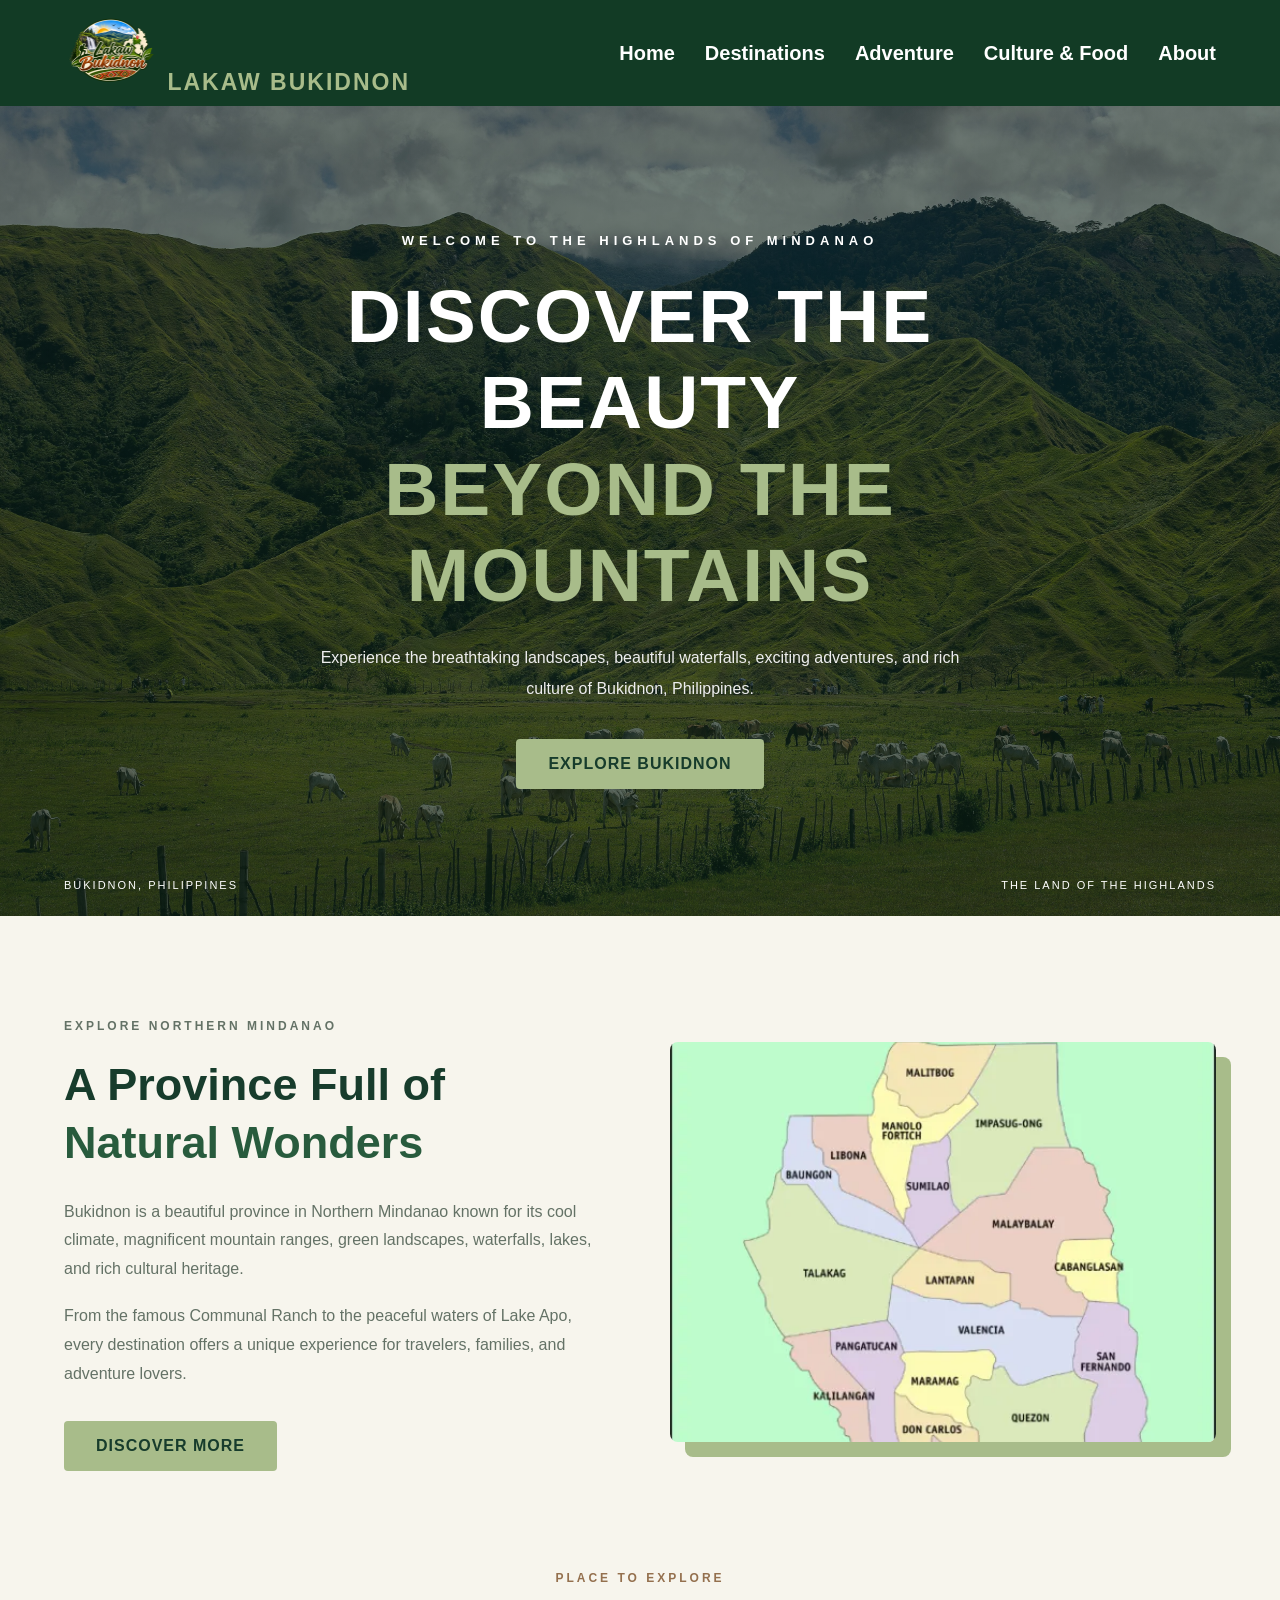
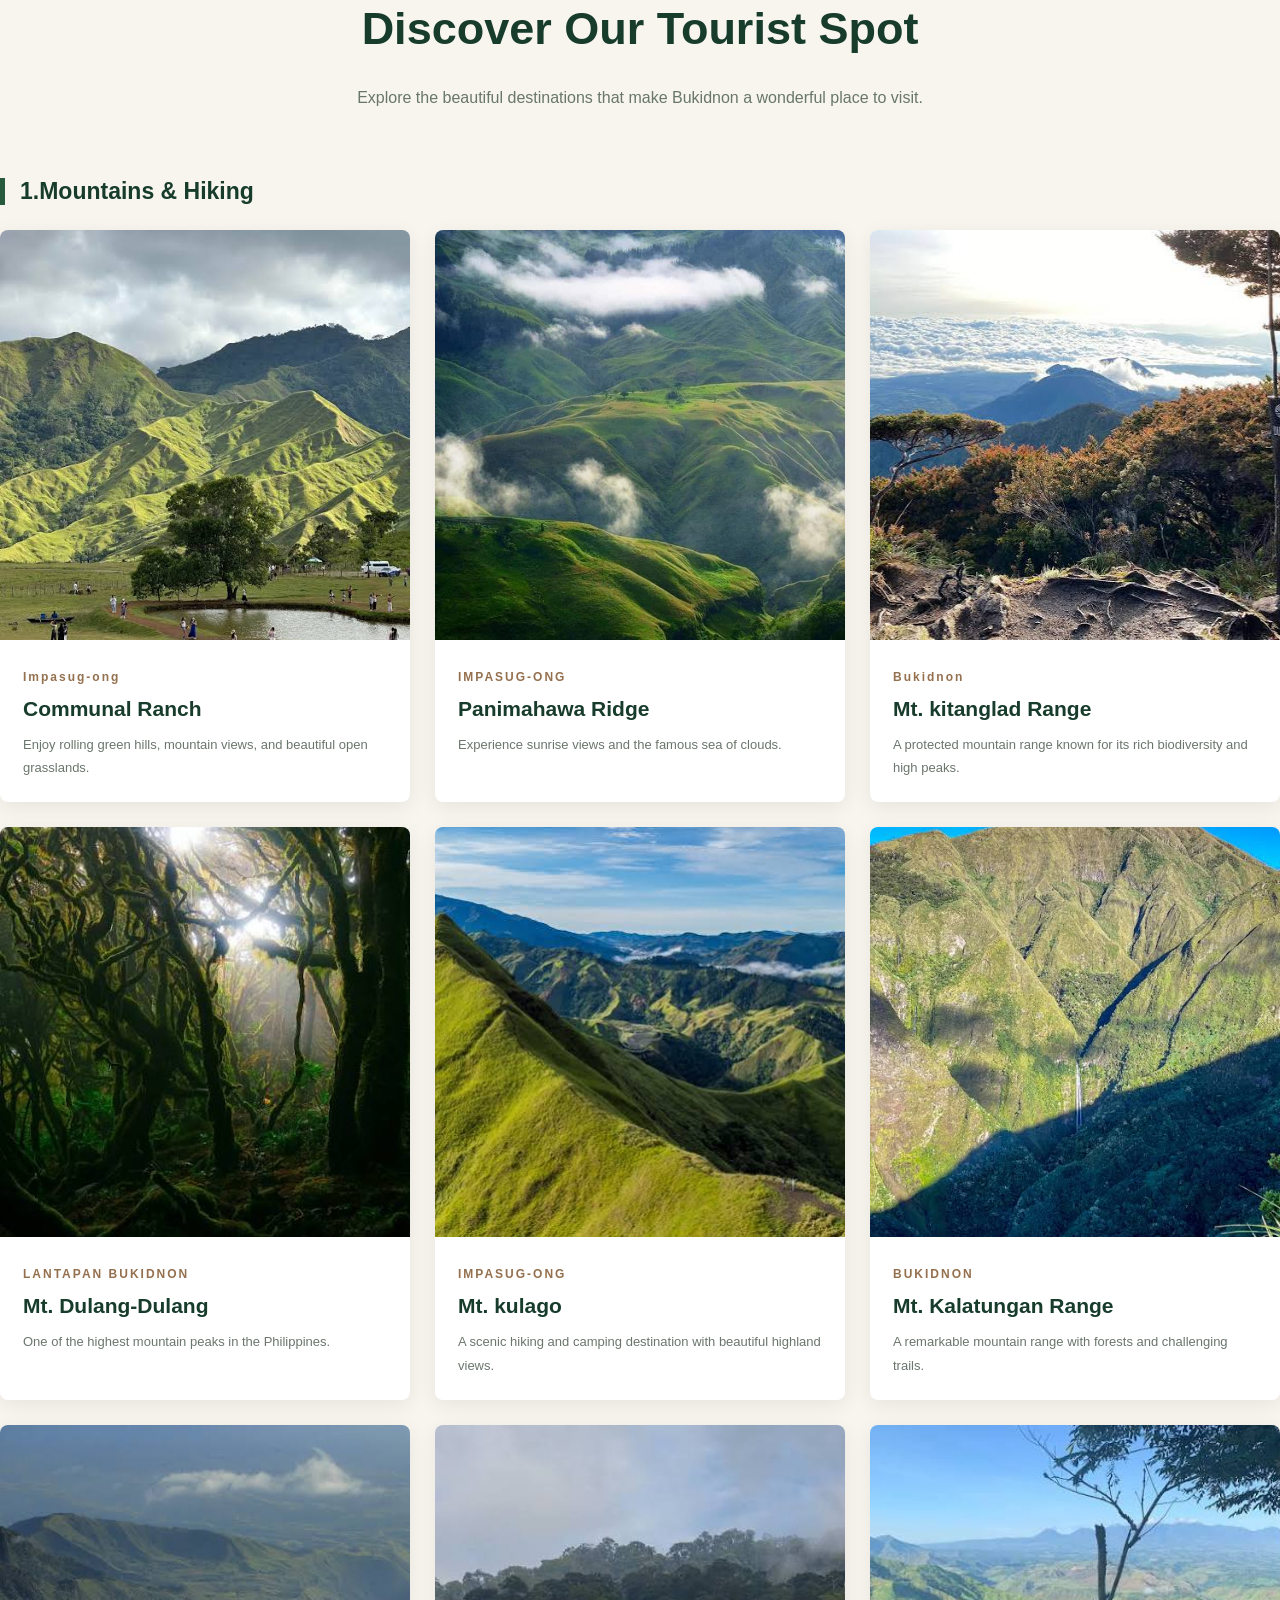
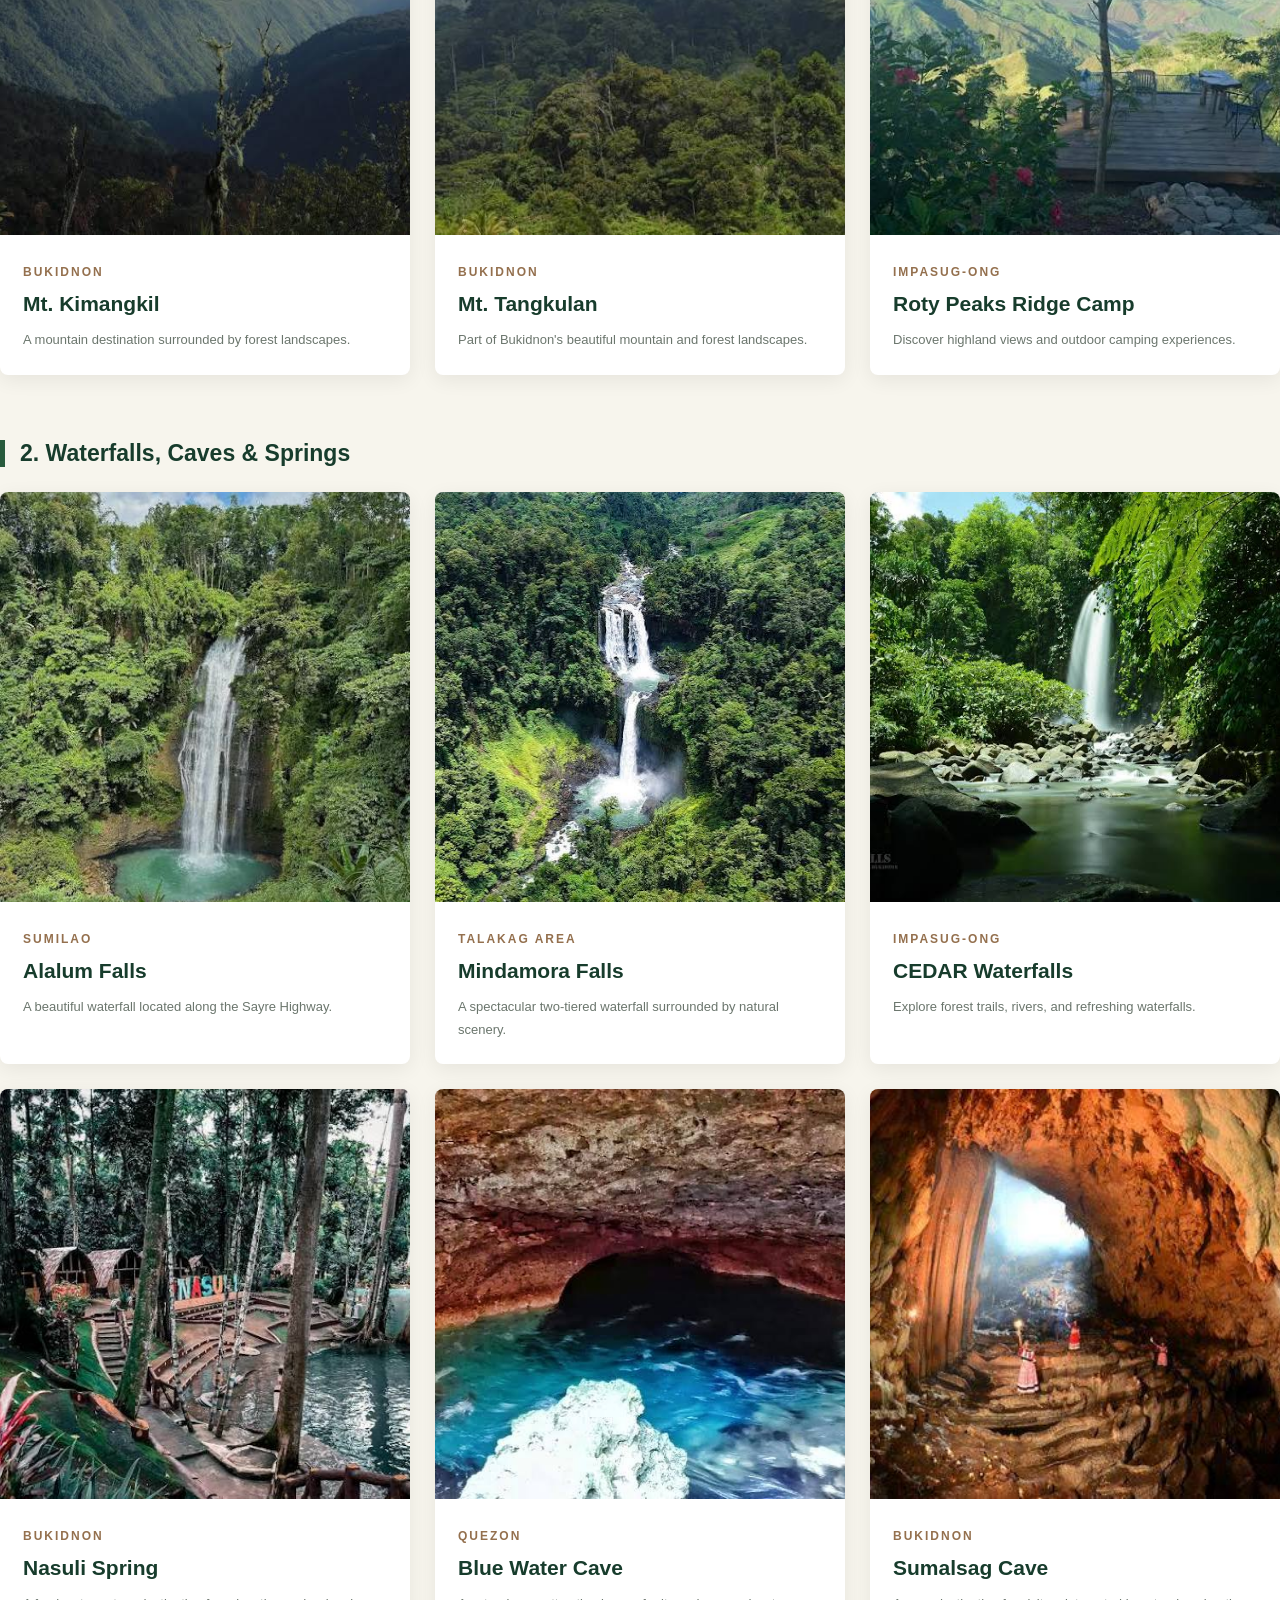
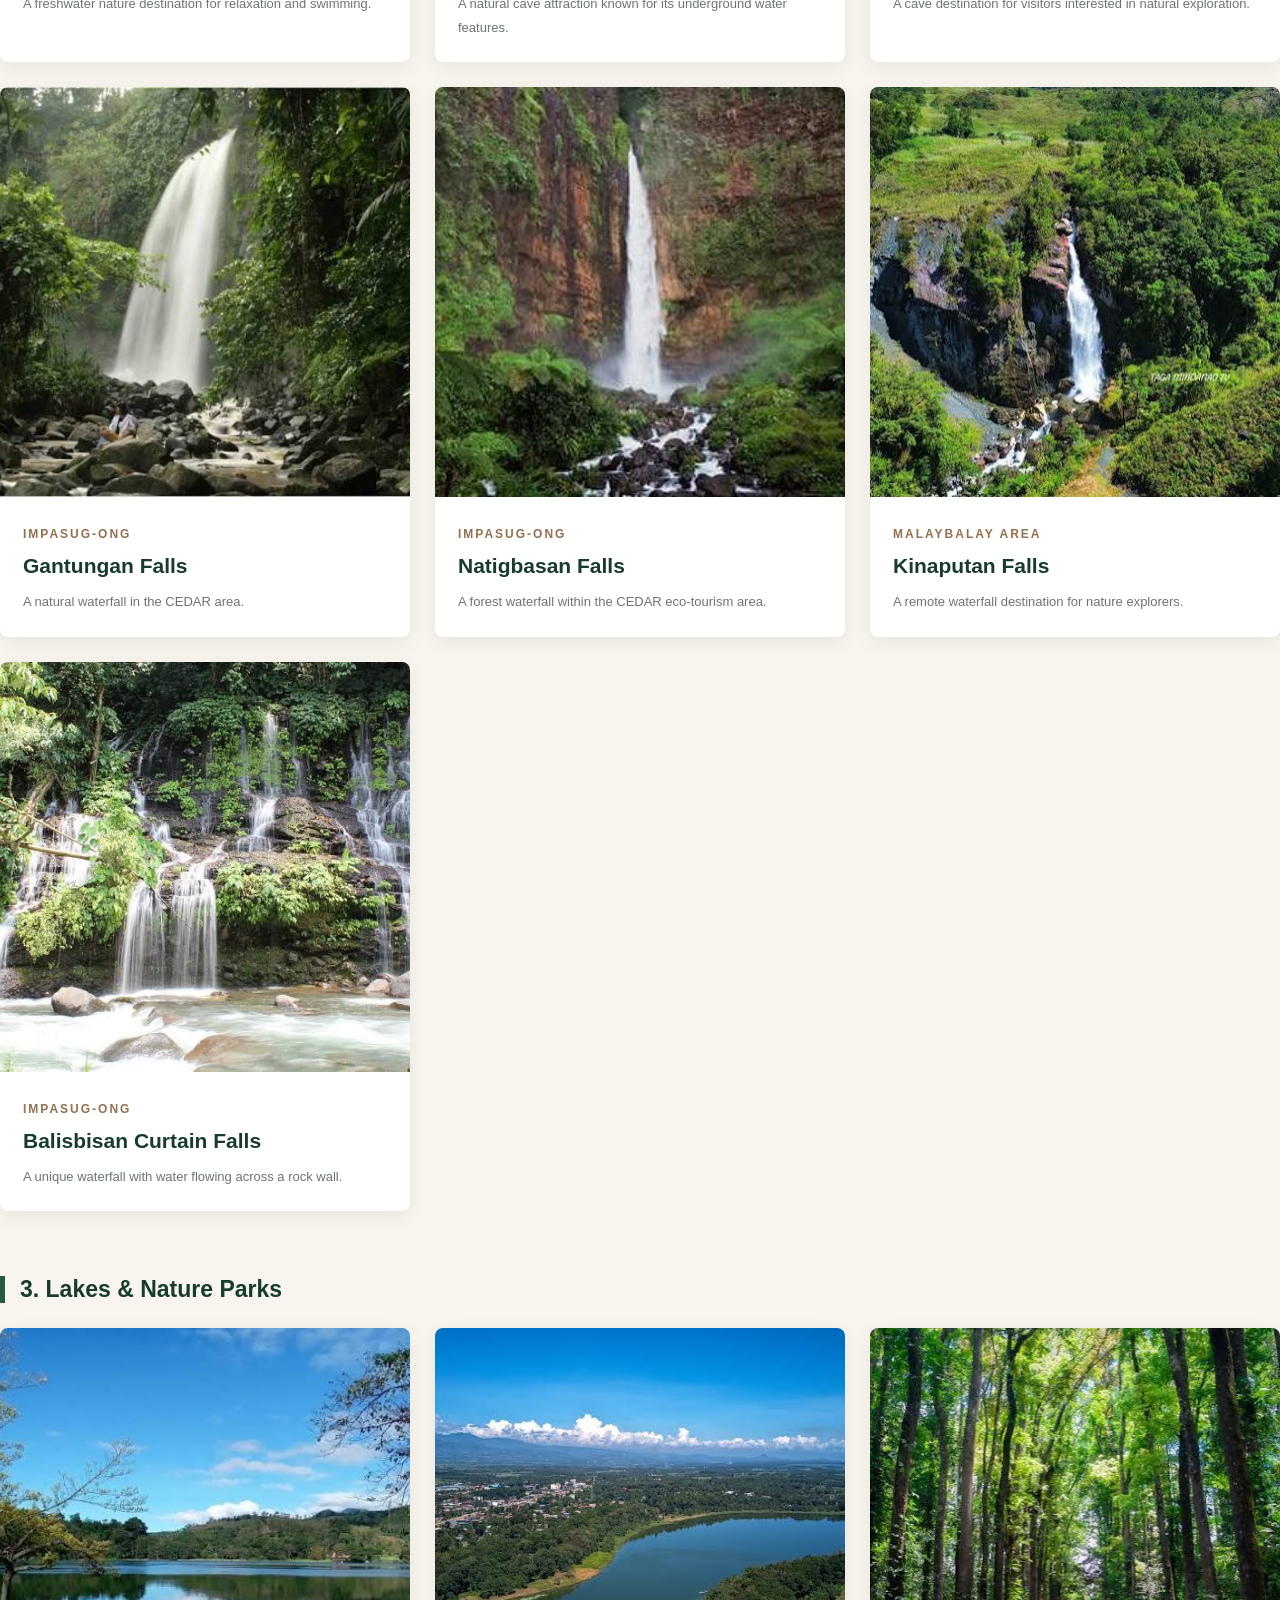
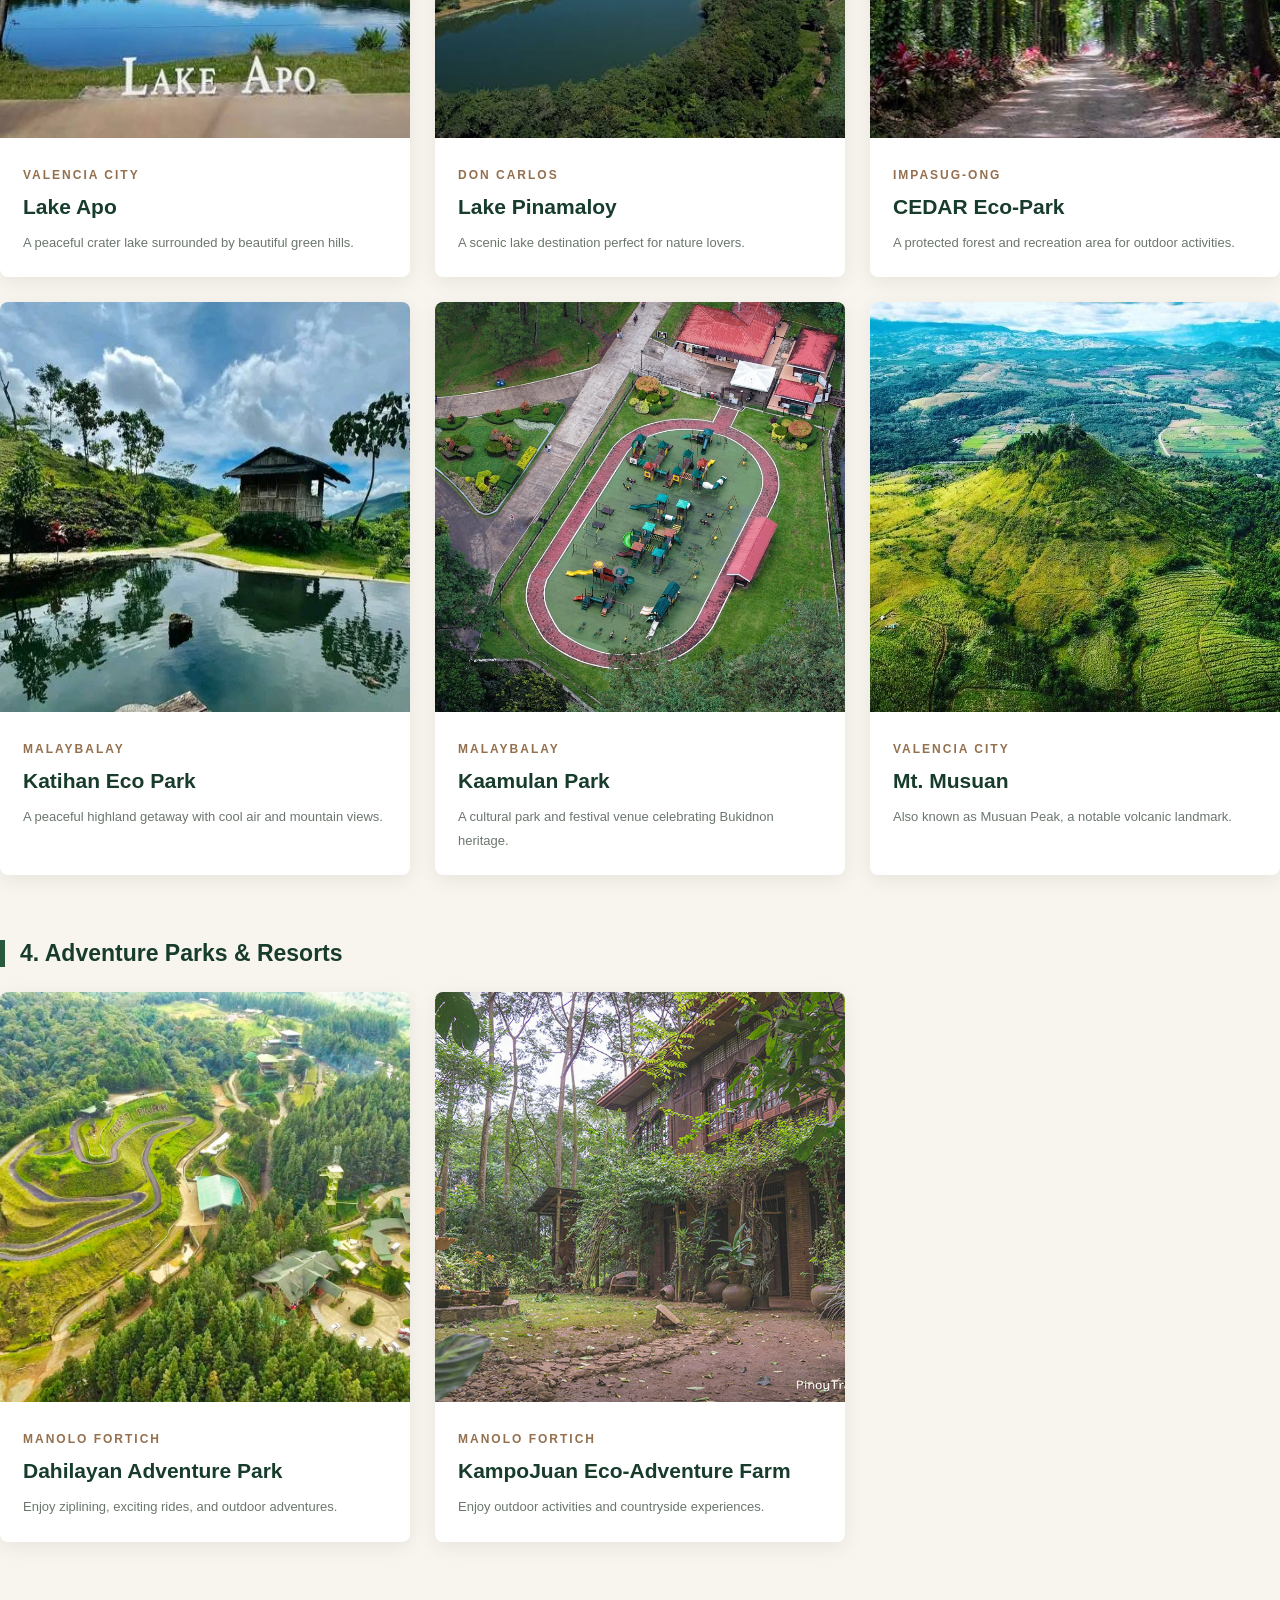
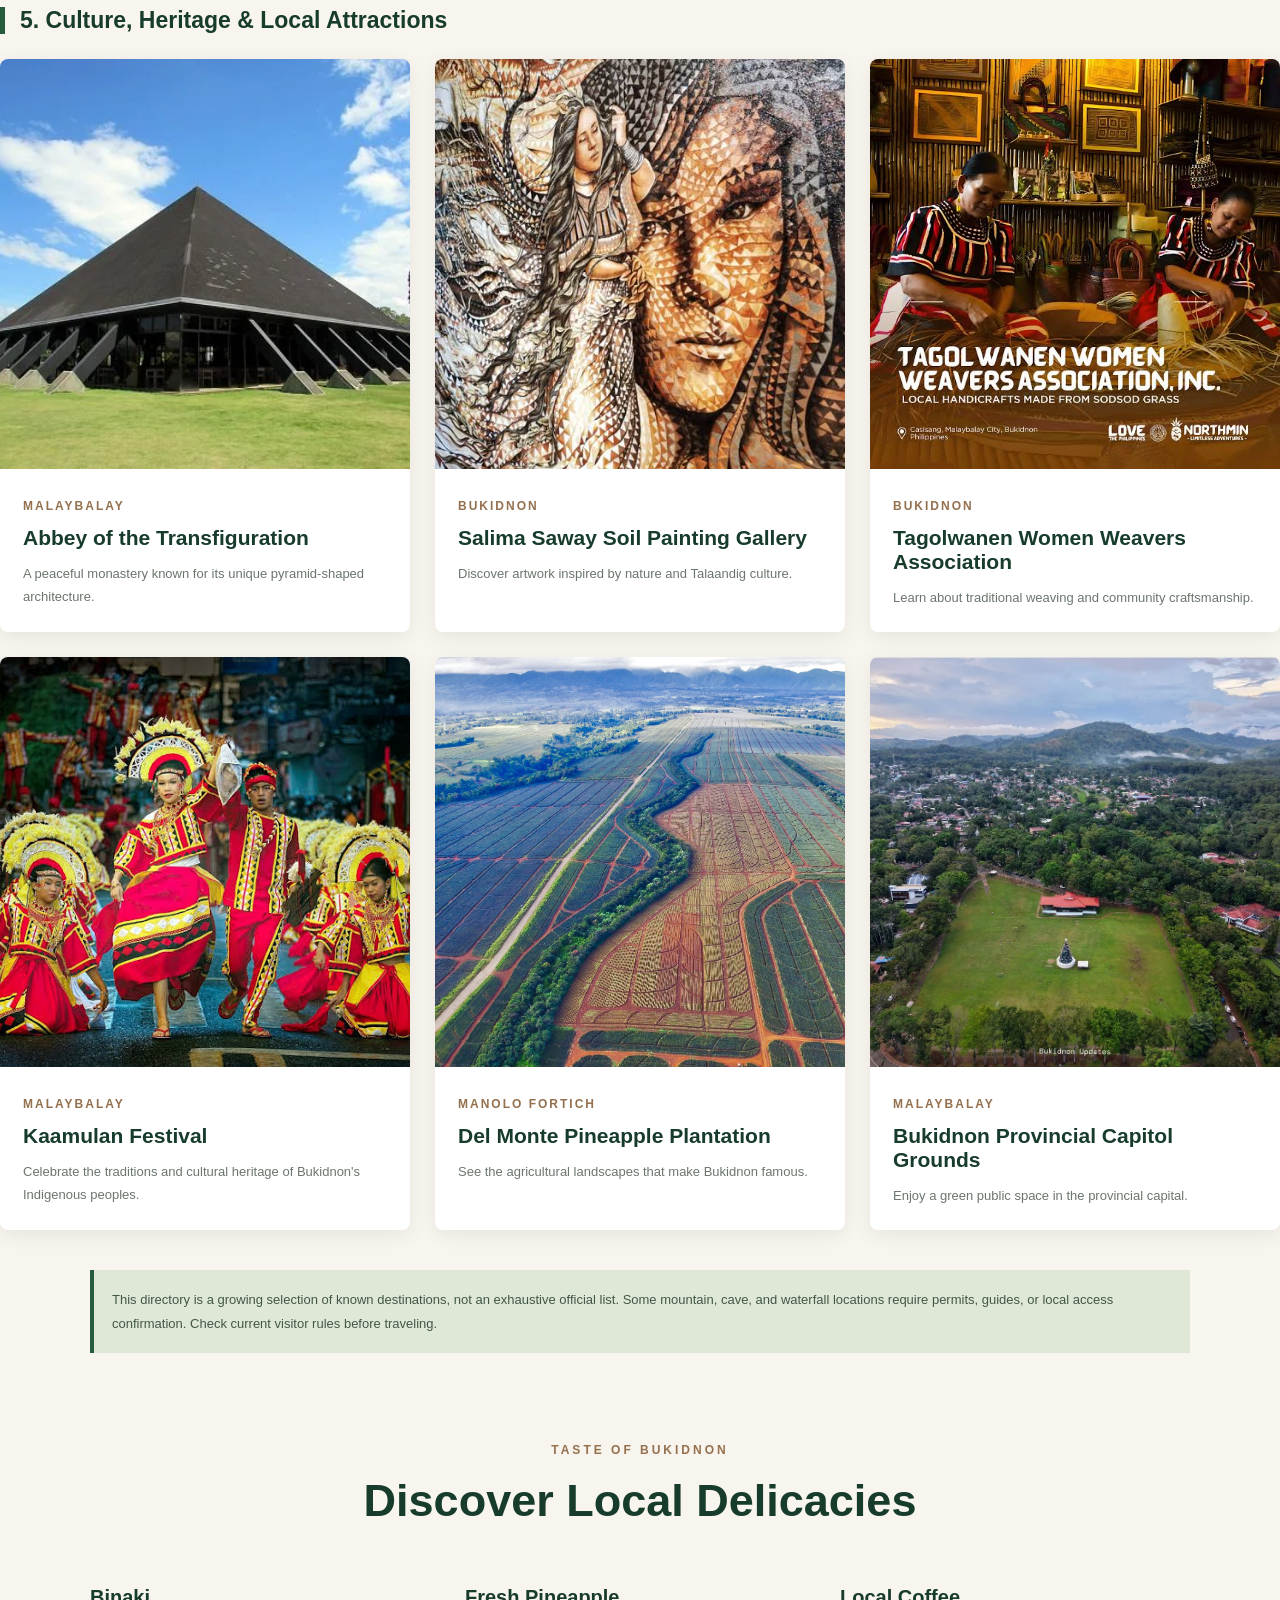
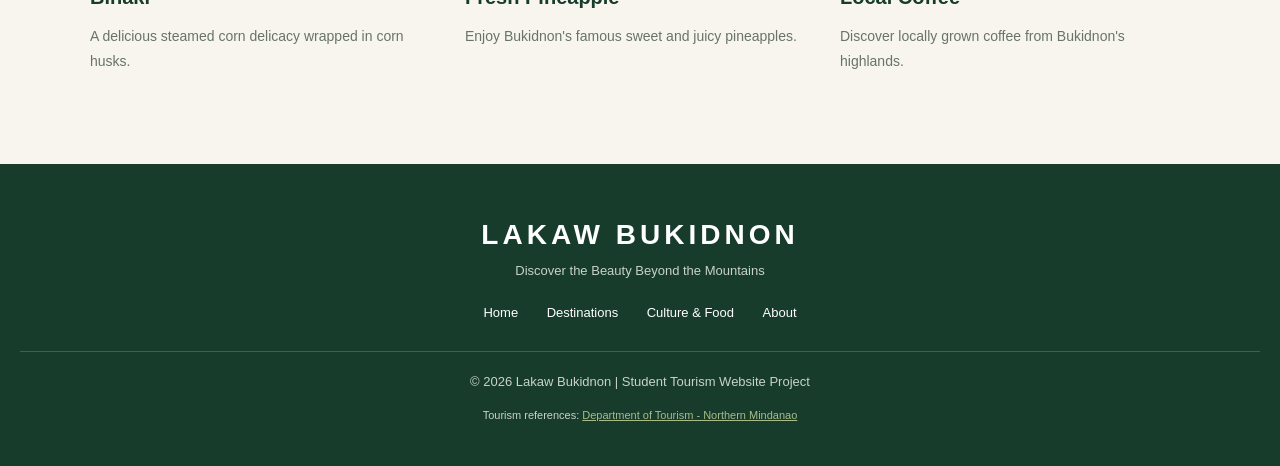
==== index.html @ 75ce8e47 "new update" ====
<!doctype html>
<html lang="en">
  <head>
    <meta charset="UTF-8" />
    <meta name="viewport" content="width=device-width, initial-scale=1.0" />
    <title>LAKAW BUKIDNON | Explore Bukidnon</title>
    <link rel="stylesheet" href="css/style.css" />
  </head>

  <body>
    <header>
      <nav class="navbar">
        <a href="#home" class="logo">
          <img src="images/logo.png" alt="logo" />
          <span>LAKAW BUKIDNON</span>
        </a>

        <ul class="nav-links">
          <li><a href="#home">Home</a></li>
          <li><a href="#destinations">Destinations</a></li>
          <li><a href="#adventure">Adventure</a></li>
          <li><a href="#culture">Culture & Food</a></li>
          <li><a href="#about">About</a></li>
        </ul>
      </nav>
    </header>
    <section class="hero" id="home">
      <div class="hero-content">
        <p class="subtitle">WELCOME TO THE HIGHLANDS OF MINDANAO</p>

        <h1>
          DISCOVER THE BEAUTY
          <span>BEYOND THE MOUNTAINS</span>
        </h1>

        <p class="hero-description">
          Experience the breathtaking landscapes, beautiful waterfalls, exciting
          adventures, and rich culture of Bukidnon, Philippines.
        </p>

        <a href="#destinations" class="main-btn"> EXPLORE BUKIDNON </a>
      </div>

      <div class="hero-bottom">
        <span>BUKIDNON, PHILIPPINES</span>
        <span>THE LAND OF THE HIGHLANDS</span>
      </div>
    </section>

    <section class="introduction" id="about">
      <div class="intro-text">
        <p class="section-label">EXPLORE NORTHERN MINDANAO</p>

        <h2>
          A Province Full of
          <span>Natural Wonders</span>
        </h2>

        <p>
          Bukidnon is a beautiful province in Northern Mindanao known for its
          cool climate, magnificent mountain ranges, green landscapes,
          waterfalls, lakes, and rich cultural heritage.
        </p>

        <p>
          From the famous Communal Ranch to the peaceful waters of Lake Apo,
          every destination offers a unique experience for travelers, families,
          and adventure lovers.
        </p>

        <a href="#destinations" class="text-link"> DISCOVER MORE</a>
      </div>

      <div class="intro-image">
        <img
          src="images/map.webp"
          alt="Communal Ranch in Impasug-ong Bukidnon"
        />
      </div>
    </section>
    <section class="destination" id="destination">
      <div class="section-heading">
        <p class="section-label">PLACE TO EXPLORE</p>
        <h2>Discover Our Tourist Spot</h2>
        <p>
          Explore the beautiful destinations that make Bukidnon a wonderful
          place to visit.
        </p>
      </div>

      <h3 class="category-title">1.Mountains & Hiking</h3>
      <div class="destination-grid">
        <article class="destination-card">
          <img src="images/Communal_Ranch,_Impasugong.jpg" alt="Mountain" />
          <div class="card-content">
            <span>Impasug-ong</span>
            <h3>Communal Ranch</h3>
            <p>
              Enjoy rolling green hills, mountain views, and beautiful open
              grasslands.
            </p>
          </div>
        </article>
        <article class="destination-card">
          <img src="images/Panimahawa Ridge Bukidnon.jpeg" alt="Mountain" />
          <div class="card-content">
            <span>IMPASUG-ONG</span>
            <h3>Panimahawa Ridge</h3>
            <p>Experience sunrise views and the famous sea of clouds.</p>
          </div>
        </article>

        <article class="destination-card">
          <img src="images/mt. kitanglad.jpeg" alt="mountain" />
          <div class="card-content">
            <span>Bukidnon</span>
            <h3>Mt. kitanglad Range</h3>
            <p>
              A protected mountain range known for its rich biodiversity and
              high peaks.
            </p>
          </div>
        </article>

        <article class="destination-card">
          <img src="images/mt. dulang-dulang.jpeg" alt="trees" />

          <div class="card-content">
            <span>LANTAPAN BUKIDNON</span>
            <h3>Mt. Dulang-Dulang</h3>
            <p>One of the highest mountain peaks in the Philippines.</p>
          </div>
        </article>

        <article class="destination-card">
          <img src="images/mt. kulago.jpeg" alt="mountain" />

          <div class="card-content">
            <span>IMPASUG-ONG</span>
            <h3>Mt. kulago</h3>
            <p>
              A scenic hiking and camping destination with beautiful highland
              views.
            </p>
          </div>
        </article>

        <article class="destination-card">
          <img src="images/Mt. kalatungan.jpeg" alt="Mountain" />
          <div class="card-content">
            <span>BUKIDNON</span>
            <h3>Mt. Kalatungan Range</h3>
            <p>
              A remarkable mountain range with forests and challenging trails.
            </p>
          </div>
        </article>

        <article class="destination-card">
          <img src="images/mt. kimangkil.jpeg" alt="Forest" />
          <div class="card-content">
            <span>BUKIDNON</span>
            <h3>Mt. Kimangkil</h3>
            <p>A mountain destination surrounded by forest landscapes.</p>
          </div>
        </article>

        <article class="destination-card">
          <img src="images/mt.tangkulan.jpeg" alt="Forest mountain" />
          <div class="card-content">
            <span>BUKIDNON</span>
            <h3>Mt. Tangkulan</h3>
            <p>Part of Bukidnon's beautiful mountain and forest landscapes.</p>
          </div>
        </article>

        <article class="destination-card">
          <img src="images/Roty Peaks Ridge Camp.jpeg" alt="Green hills" />
          <div class="card-content">
            <span>IMPASUG-ONG</span>
            <h3>Roty Peaks Ridge Camp</h3>
            <p>Discover highland views and outdoor camping experiences.</p>
          </div>
        </article>
      </div>

      <h3 class="category-title">2. Waterfalls, Caves & Springs</h3>

      <div class="destination-grid">
        <article class="destination-card">
          <img src="images/alalum falls.jpeg" alt="Waterfall" />
          <div class="card-content">
            <span>SUMILAO</span>
            <h3>Alalum Falls</h3>
            <p>A beautiful waterfall located along the Sayre Highway.</p>
          </div>
        </article>

        <article class="destination-card">
          <img src="images/Mindamora Falls.jpeg" alt="Waterfall" />
          <div class="card-content">
            <span>TALAKAG AREA</span>
            <h3>Mindamora Falls</h3>
            <p>
              A spectacular two-tiered waterfall surrounded by natural scenery.
            </p>
          </div>
        </article>

        <article class="destination-card">
          <img src="images/CEDAR.jpeg" alt="Waterfall" />
          <div class="card-content">
            <span>IMPASUG-ONG</span>
            <h3>CEDAR Waterfalls</h3>
            <p>Explore forest trails, rivers, and refreshing waterfalls.</p>
          </div>
        </article>

        <article class="destination-card">
          <img src="images/Nasuli Spring.jpeg" alt="Spring" />
          <div class="card-content">
            <span>BUKIDNON</span>
            <h3>Nasuli Spring</h3>
            <p>A freshwater nature destination for relaxation and swimming.</p>
          </div>
        </article>

        <article class="destination-card">
          <img src="images/Blue Water Cave.jpeg" alt="Water" />
          <div class="card-content">
            <span>QUEZON</span>
            <h3>Blue Water Cave</h3>
            <p>
              A natural cave attraction known for its underground water
              features.
            </p>
          </div>
        </article>

        <article class="destination-card">
          <img src="images/Sumalsag Cave.jpeg" alt="Nature" />
          <div class="card-content">
            <span>BUKIDNON</span>
            <h3>Sumalsag Cave</h3>
            <p>
              A cave destination for visitors interested in natural exploration.
            </p>
          </div>
        </article>

        <article class="destination-card">
          <img src="images/Gantungan Falls.jpeg" alt="Waterfall" />
          <div class="card-content">
            <span>IMPASUG-ONG</span>
            <h3>Gantungan Falls</h3>
            <p>A natural waterfall in the CEDAR area.</p>
          </div>
        </article>

        <article class="destination-card">
          <img src="images/Natigbasan Falls.jpeg" alt="Waterfall" />
          <div class="card-content">
            <span>IMPASUG-ONG</span>
            <h3>Natigbasan Falls</h3>
            <p>A forest waterfall within the CEDAR eco-tourism area.</p>
          </div>
        </article>

        <article class="destination-card">
          <img src="images/Kinaputan Falls.jpeg" alt="Waterfall" />
          <div class="card-content">
            <span>MALAYBALAY AREA</span>
            <h3>Kinaputan Falls</h3>
            <p>A remote waterfall destination for nature explorers.</p>
          </div>
        </article>

        <article class="destination-card">
          <img src="images/Balisbisan Curtain Falls.jpeg" alt="Waterfall" />
          <div class="card-content">
            <span>IMPASUG-ONG</span>
            <h3>Balisbisan Curtain Falls</h3>
            <p>A unique waterfall with water flowing across a rock wall.</p>
          </div>
        </article>
      </div>

      <h3 class="category-title">3. Lakes & Nature Parks</h3>

      <div class="destination-grid">
        <article class="destination-card">
          <img src="images/lake apo.jpeg" alt="Lake" />
          <div class="card-content">
            <span>VALENCIA CITY</span>
            <h3>Lake Apo</h3>
            <p>A peaceful crater lake surrounded by beautiful green hills.</p>
          </div>
        </article>

        <article class="destination-card">
          <img src="images/Lake Pinamaloy.jpeg" alt="Lake" />
          <div class="card-content">
            <span>DON CARLOS</span>
            <h3>Lake Pinamaloy</h3>
            <p>A scenic lake destination perfect for nature lovers.</p>
          </div>
        </article>

        <article class="destination-card">
          <img src="images/CEDAR Eco-Park.jpeg" alt="Forest" />
          <div class="card-content">
            <span>IMPASUG-ONG</span>
            <h3>CEDAR Eco-Park</h3>
            <p>
              A protected forest and recreation area for outdoor activities.
            </p>
          </div>
        </article>

        <article class="destination-card">
          <img src="images/Katihan Eco Park.jpg" alt="Forest" />
          <div class="card-content">
            <span>MALAYBALAY</span>
            <h3>Katihan Eco Park</h3>
            <p>A peaceful highland getaway with cool air and mountain views.</p>
          </div>
        </article>

        <article class="destination-card">
          <img src="images/kaamulan park.jpg" alt="Nature" />
          <div class="card-content">
            <span>MALAYBALAY</span>
            <h3>Kaamulan Park</h3>
            <p>
              A cultural park and festival venue celebrating Bukidnon heritage.
            </p>
          </div>
        </article>

        <article class="destination-card">
          <img src="images/musuan pick.jpg" alt="Nature" />
          <div class="card-content">
            <span>VALENCIA CITY</span>
            <h3>Mt. Musuan</h3>
            <p>Also known as Musuan Peak, a notable volcanic landmark.</p>
          </div>
        </article>
      </div>

      <h3 class="category-title" id="adventure">
        4. Adventure Parks & Resorts
      </h3>

      <div class="destination-grid">
        <article class="destination-card">
          <img
            src="images/Dahilayan-Adventure-Park-Bukidnon.jpg"
            alt="Adventure park"
          />
          <div class="card-content">
            <span>MANOLO FORTICH</span>
            <h3>Dahilayan Adventure Park</h3>
            <p>Enjoy ziplining, exciting rides, and outdoor adventures.</p>
          </div>
        </article>

        <article class="destination-card">
          <img src="images/kampojuan-bukidnon-03.jpg" alt="Forest adventure" />
          <div class="card-content">
            <span>MANOLO FORTICH</span>
            <h3>KampoJuan Eco-Adventure Farm</h3>
            <p>Enjoy outdoor activities and countryside experiences.</p>
          </div>
        </article>
      </div>

      <h3 class="category-title" id="culture">
        5. Culture, Heritage & Local Attractions
      </h3>

      <div class="destination-grid">
        <article class="destination-card">
          <img src="images/Abbey of the Transfiguration.webp" alt="Monastery" />
          <div class="card-content">
            <span>MALAYBALAY</span>
            <h3>Abbey of the Transfiguration</h3>
            <p>
              A peaceful monastery known for its unique pyramid-shaped
              architecture.
            </p>
          </div>
        </article>

        <article class="destination-card">
          <img
            src="images/Salima Saway Soil Painting Gallery.jpeg"
            alt="Artwork"
          />
          <div class="card-content">
            <span>BUKIDNON</span>
            <h3>Salima Saway Soil Painting Gallery</h3>
            <p>Discover artwork inspired by nature and Talaandig culture.</p>
          </div>
        </article>

        <article class="destination-card">
          <img
            src="images/Tagolwanen Women Weavers Association.jpeg"
            alt="Weaving"
          />
          <div class="card-content">
            <span>BUKIDNON</span>
            <h3>Tagolwanen Women Weavers Association</h3>
            <p>Learn about traditional weaving and community craftsmanship.</p>
          </div>
        </article>

        <article class="destination-card">
          <img src="images/Kaamulan Festival.jpeg" alt="Festival" />
          <div class="card-content">
            <span>MALAYBALAY</span>
            <h3>Kaamulan Festival</h3>
            <p>
              Celebrate the traditions and cultural heritage of Bukidnon's
              Indigenous peoples.
            </p>
          </div>
        </article>

        <article class="destination-card">
          <img
            src="images/Del Monte Pineapple Plantation.jpg"
            alt="Pineapple farm"
          />
          <div class="card-content">
            <span>MANOLO FORTICH</span>
            <h3>Del Monte Pineapple Plantation</h3>
            <p>See the agricultural landscapes that make Bukidnon famous.</p>
          </div>
        </article>

        <article class="destination-card">
          <img src="images/capitol ground.jpg" alt="Scenic countryside" />
          <div class="card-content">
            <span>MALAYBALAY</span>
            <h3>Bukidnon Provincial Capitol Grounds</h3>
            <p>Enjoy a green public space in the provincial capital.</p>
          </div>
        </article>
      </div>

      <p class="destination-note">
        This directory is a growing selection of known destinations, not an
        exhaustive official list. Some mountain, cave, and waterfall locations
        require permits, guides, or local access confirmation. Check current
        visitor rules before traveling.
      </p>
    </section>

    <section class="food-section">
      <div class="section-heading">
        <p class="section-label">TASTE OF BUKIDNON</p>
        <h2>Discover Local Delicacies</h2>
      </div>

      <div class="food-container">
        <div class="food-box">
          <h3>Binaki</h3>
          <p>A delicious steamed corn delicacy wrapped in corn husks.</p>
        </div>

        <div class="food-box">
          <h3>Fresh Pineapple</h3>
          <p>Enjoy Bukidnon's famous sweet and juicy pineapples.</p>
        </div>

        <div class="food-box">
          <h3>Local Coffee</h3>
          <p>Discover locally grown coffee from Bukidnon's highlands.</p>
        </div>
      </div>
    </section>

    <footer>
      <h2>LAKAW BUKIDNON</h2>
      <p>Discover the Beauty Beyond the Mountains</p>

      <div class="footer-links">
        <a href="#home">Home</a>
        <a href="#destinations">Destinations</a>
        <a href="#culture">Culture & Food</a>
        <a href="#about">About</a>
      </div>

      <p class="copyright">
        © 2026 Lakaw Bukidnon | Student Tourism Website Project
      </p>

      <p class="sources">
        Tourism references:
        <a href="https://dotregion10.com/bukidnon/" target="_blank">
          Department of Tourism - Northern Mindanao
        </a>
      </p>
    </footer>
  </body>
</html>
---- css/style.css ----
* {
  margin: 0;
  padding: 0;
  box-sizing: border-box;
  scroll-behavior: smooth;
}

:root {
  --dark-green: #173c2c;
  --forest: #285b3d;
  --light-green: #a8bc8a;
  --cream: #f7f5ed;
  --brown: #94704e;
  --white: #ffffff;
}

body {
  font-family: Arial;
  background-color: #f7f5ed;
  color: #263c2d;
}

/**/

header {
  width: 100%;
  background: var(--dark-green);
  position: sticky;
  top: 0;
  z-index: 90;
}

.navbar {
  width: 90;
  margin: auto;
  display: flex;
  justify-content: space-between;
  align-items: center;
  padding: 10px 5%;
  background-color: #123b25;
  max-width: 1500px;
  min-height: 40px;
}

.logo img {
  width: 95px;
  height: 80px;
  object-fit: contain;
}

.nav-links {
  display: flex;
  list-style: none;
  gap: 30px;
}

.nav-links a {
  color: white;
  text-decoration: none;
  font-weight: bold;
  font-size: 20px;
  transition: 0.3s;
}

.nav-links a:hover {
  color: #f4c542;
}

.logo {
  color: white;
  font-size: 23px;
  font-weight: bold;
  text-decoration: none;
  letter-spacing: 2px;
}

.logo span {
  color: var(--light-green);
}

/**/

.hero {
  min-height: 650px;
  height: 90vh;

  background:
    linear-gradient(rgba(10, 35, 24, 0.55), rgba(10, 35, 24, 0.68)),
    url(../images/background\ image.jpg);

  background-size: cover;
  background-position: center;
  background-repeat: no-repeat;

  display: flex;
  align-items: center;
  justify-content: center;
  position: relative;
  text-align: center;
  color: white;
}

.hero-content {
  width: 90%;
  max-width: 900px;
}

.subtitle {
  color: var(--white);
  font-size: 13px;
  font-weight: bold;
  letter-spacing: 5px;
  margin-bottom: 25px;
}

.hero h1 {
  font-size: clamp(30px, 6vw, 75px);
  line-height: 1.15;
  letter-spacing: 2px;
  margin-bottom: 25px;
}

.hero h1 span {
  display: block;
  color: var(--light-green);
}

.hero-description {
  font-size: 16px;
  max-width: 650px;
  line-height: 1.9;
  margin: 0 auto 35px;
  color: #eeeeee;
}

.main-btn {
  display: inline-block;
  background: var(--light-green);
  color: var(--dark-green);
  padding: 16px 32px;
  font-weight: bold;
  text-decoration: none;
  letter-spacing: 1px;
  border-radius: 4px;
  transition: 0.3s;
}

.main-btn:hover {
  background: white;
}

.hero-bottom {
  position: absolute;
  bottom: 25px;
  left: 5%;
  right: 5%;

  display: flex;
  justify-content: space-between;

  font-size: 11px;
  letter-spacing: 2px;
  color: white;
}

/**/

.introduction {
  width: 90%;
  max-width: 1200px;
  margin: auto;
  padding: 100px 0;

  display: grid;
  grid-template-columns: 1fr 1fr;
  gap: 60px;
  align-items: center;
}

.section-label {
  color: var(--brown);
  font-size: 12px;
  font-weight: bold;
  letter-spacing: 3px;
  margin-bottom: 15px;
}

.intro-text h2,
.section-heading h2 {
  font-size: clamp(30px, 4vw, 45px);
  line-height: 1.3;
  margin-bottom: 25px;
  color: var(--dark-green);
}

.intro-text h2 span {
  color: var(--forest);
}

.intro-text p {
  color: #647266;
  line-height: 1.8;
  margin-bottom: 18px;
}

.intro-image img {
  width: 100%;
  height: 400px;
  object-fit: cover;
  border-radius: 8px;
  box-shadow: 15px 15px 0 var(--light-green);
}

.text-link {
  display: inline-block;
  color: var(--dark-green);
  background-color: var(--light-green);
  padding: 16px 32px;
  border-radius: 4px;
  font-weight: bold;
  text-decoration: none;
  margin-top: 15px;
  letter-spacing: 1px;
}

/**/

.destinations {
  padding: 90px 5%;
  background: #eeeee4;
}

.section-heading {
  text-align: center;
  max-width: 700px;
  margin: 0 auto 55px;
}

.section-heading > p:last-child {
  color: #69766a;
  line-height: 1.8;
}

.category-title {
  max-width: 1300px;
  margin: 65px auto 25px;
  padding-left: 15px;
  border-left: 5px solid var(--forest);

  color: var(--dark-green);
  font-size: 23px;
}

.destination-grid {
  max-width: 1300px;
  margin: auto;

  display: grid;
  grid-template-columns: repeat(3, 1fr);
  gap: 25px;
}

/**/

.destination-card {
  background: white;
  border-radius: 8px;
  overflow: hidden;

  box-shadow: 0 5px 20px rgba(0, 0, 0, 0.07);
  transition: 0.3s;
}

.destination-card:hover {
  transform: translateY(-8px);
  box-shadow: 0 12px 30px rgba(0, 0, 0, 0.13);
}

.destination-card img {
  width: 100%;
  aspect-ratio: 1 / 1;
  object-fit: cover;
  transition: 0.4s;
}

.destination-card:hover img {
  transform: scale(1.04);
}

.card-content {
  padding: 23px;
}

.card-content span {
  color: var(--brown);
  font-size: 12px;
  font-weight: bold;
  letter-spacing: 2px;
}

.card-content h3 {
  color: var(--dark-green);
  font-size: 21px;
  margin: 12px 0;
}

.card-content p {
  color: #6b766d;
  font-size: 13px;
  line-height: 1.8;
}

.destination-note {
  max-width: 1100px;
  margin: 40px auto 0;
  padding: 18px;
  background: #dfe8d7;
  border-left: 4px solid var(--forest);
  color: #435747;
  font-size: 13px;
  line-height: 1.8;
}

/**/

.food-section {
  padding: 90px 5%;
  background: var(--cream);
}

.food-container {
  max-width: 1100px;
  margin: auto;

  display: grid;
  grid-template-columns: repeat(3, 1fr);
  gap: 25px;
}

.food-box:hover {
  transform: translateY(-6px);
}

.food-box h3 {
  color: var(--dark-green);
  margin-bottom: 15px;
  font-size: 20px;
}

.food-box p {
  color: #687469;
  font-size: 14px;
  line-height: 1.8;
}

/**/

footer {
  background: var(--dark-green);
  color: white;
  text-align: center;
  padding: 55px 20px 25px;
}

footer h2 {
  font-size: 28px;
  letter-spacing: 4px;
  margin-bottom: 12px;
}

footer > p {
  color: #c7d3c8;
  font-size: 13px;
  margin-bottom: 20px;
}

.footer-links {
  margin: 25px 0;
}

.footer-links a {
  color: white;
  text-decoration: none;
  font-size: 13px;
  margin: 0 12px;
}

.footer-links a:hover {
  color: var(--light-green);
}

footer .copyright {
  border-top: 1px solid #42614d;
  padding-top: 22px;
  margin-top: 30px;
}

footer .sources {
  font-size: 11px;
}

footer .sources a {
  color: var(--light-green);
}
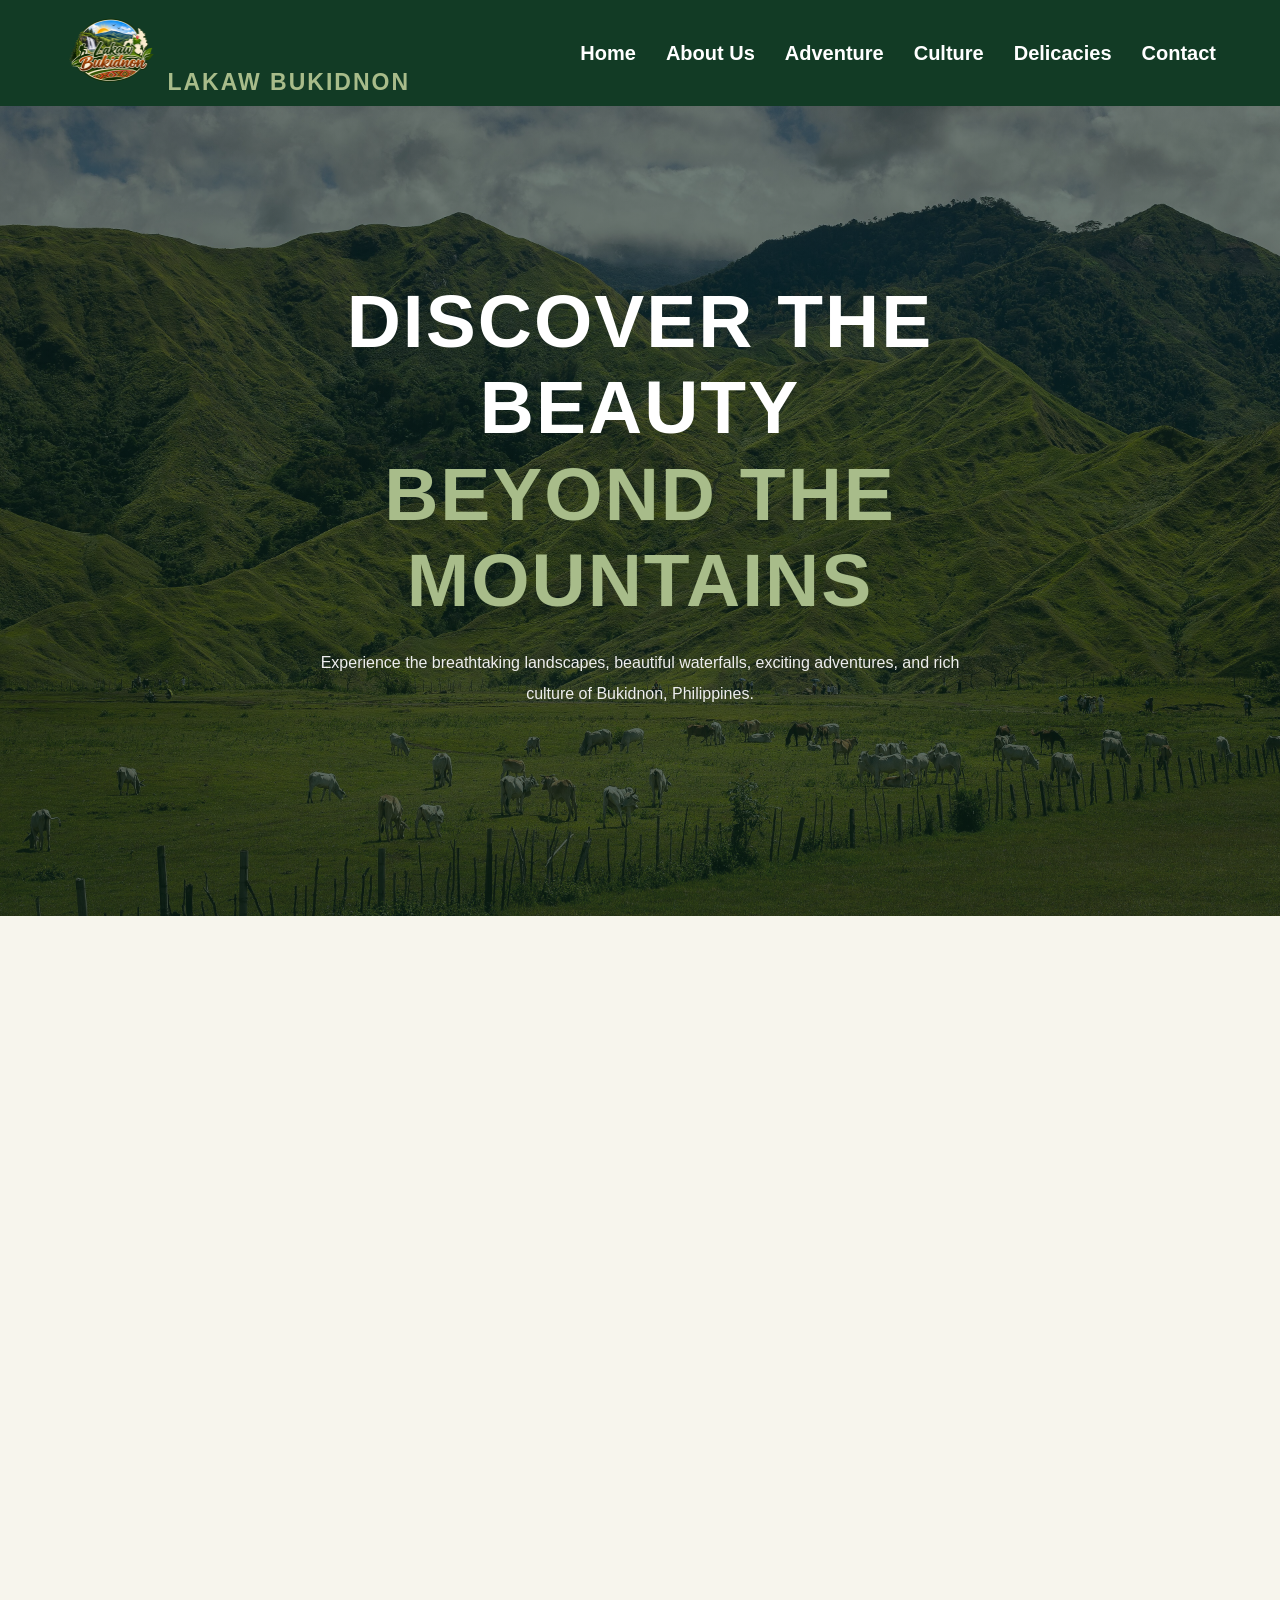
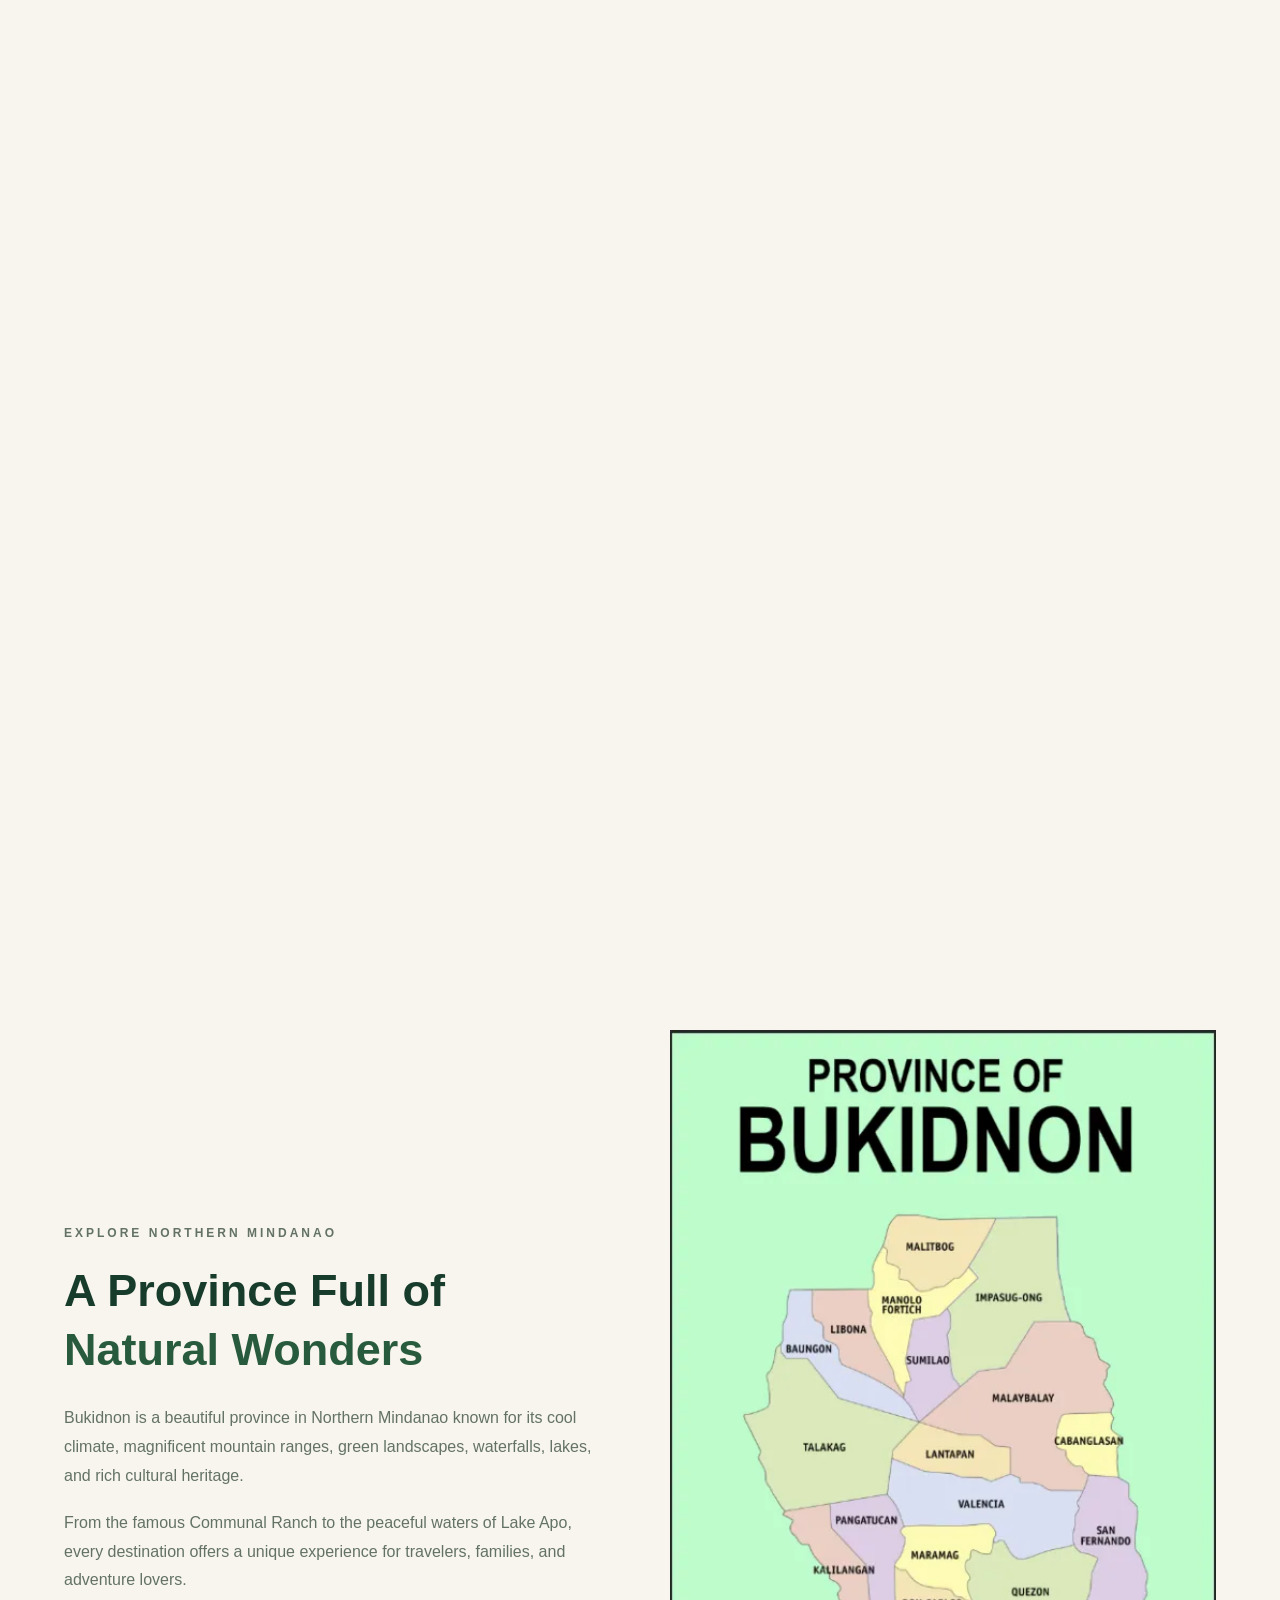
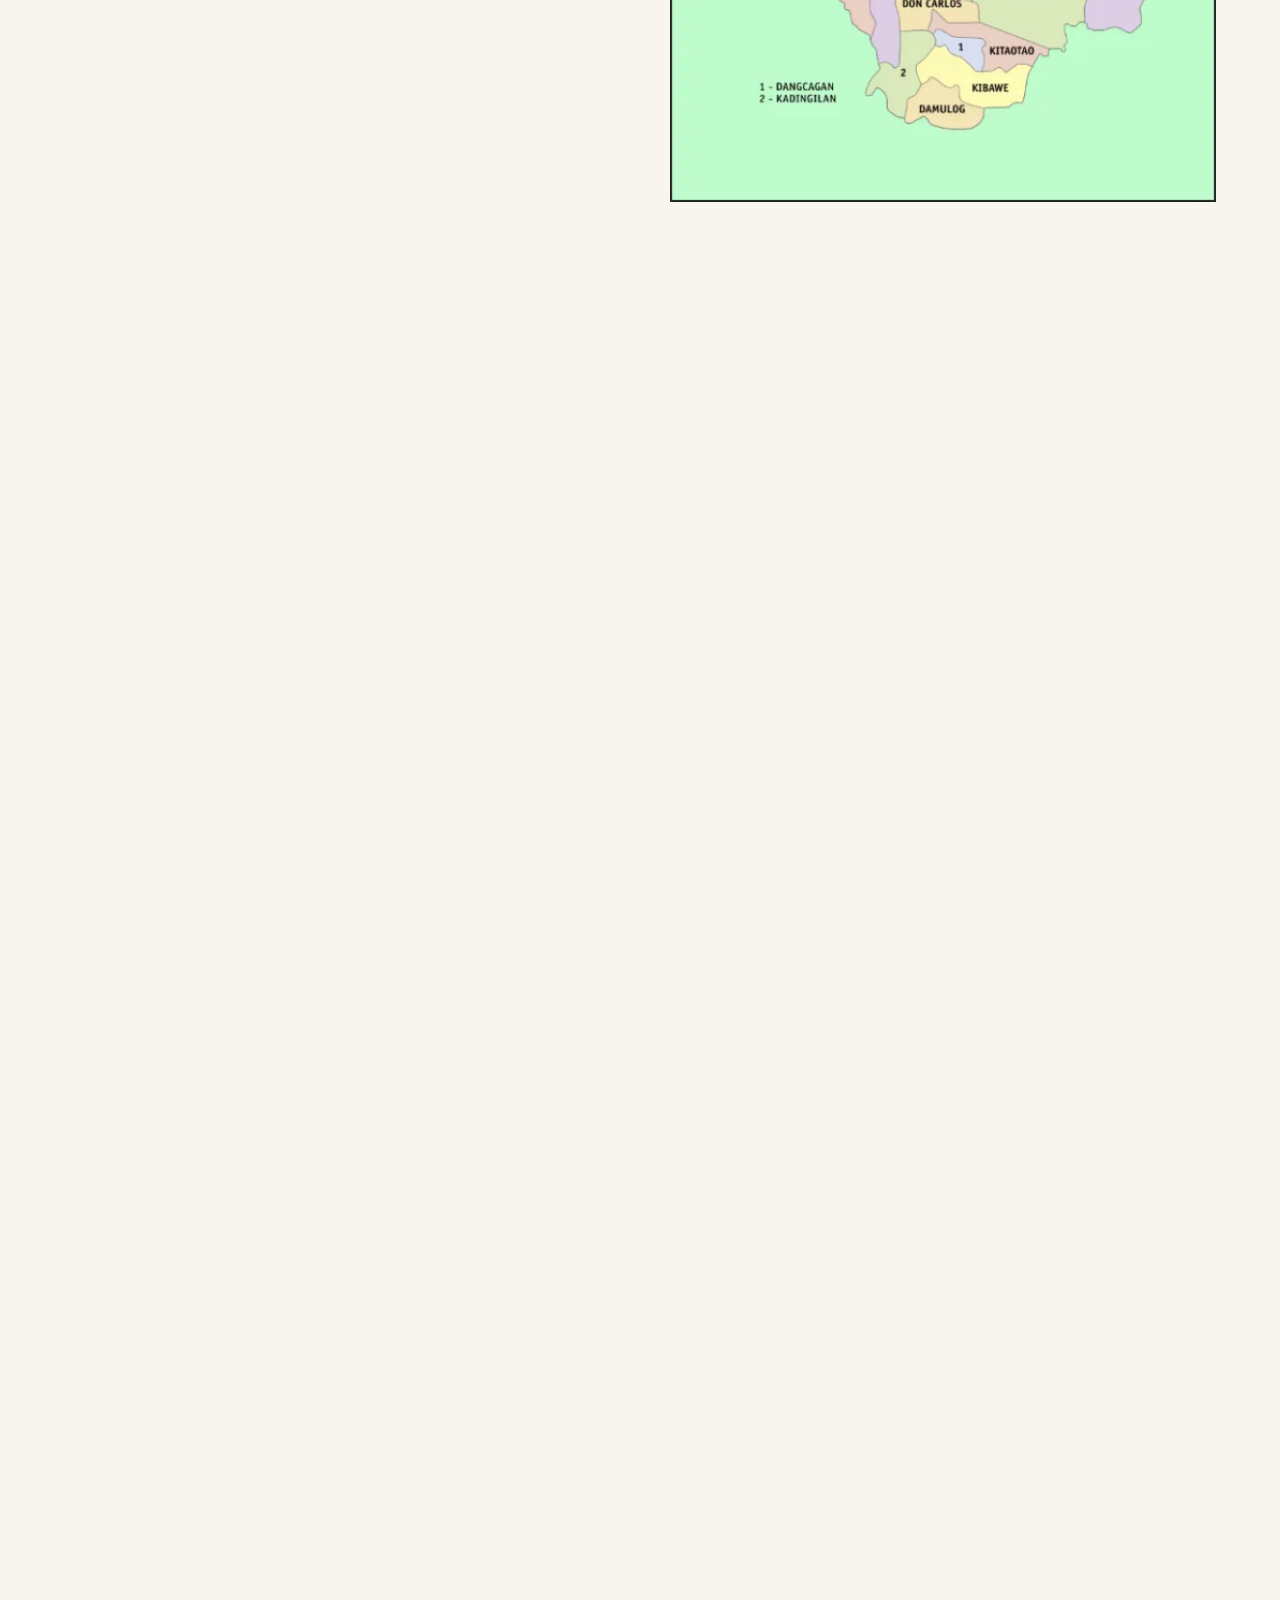
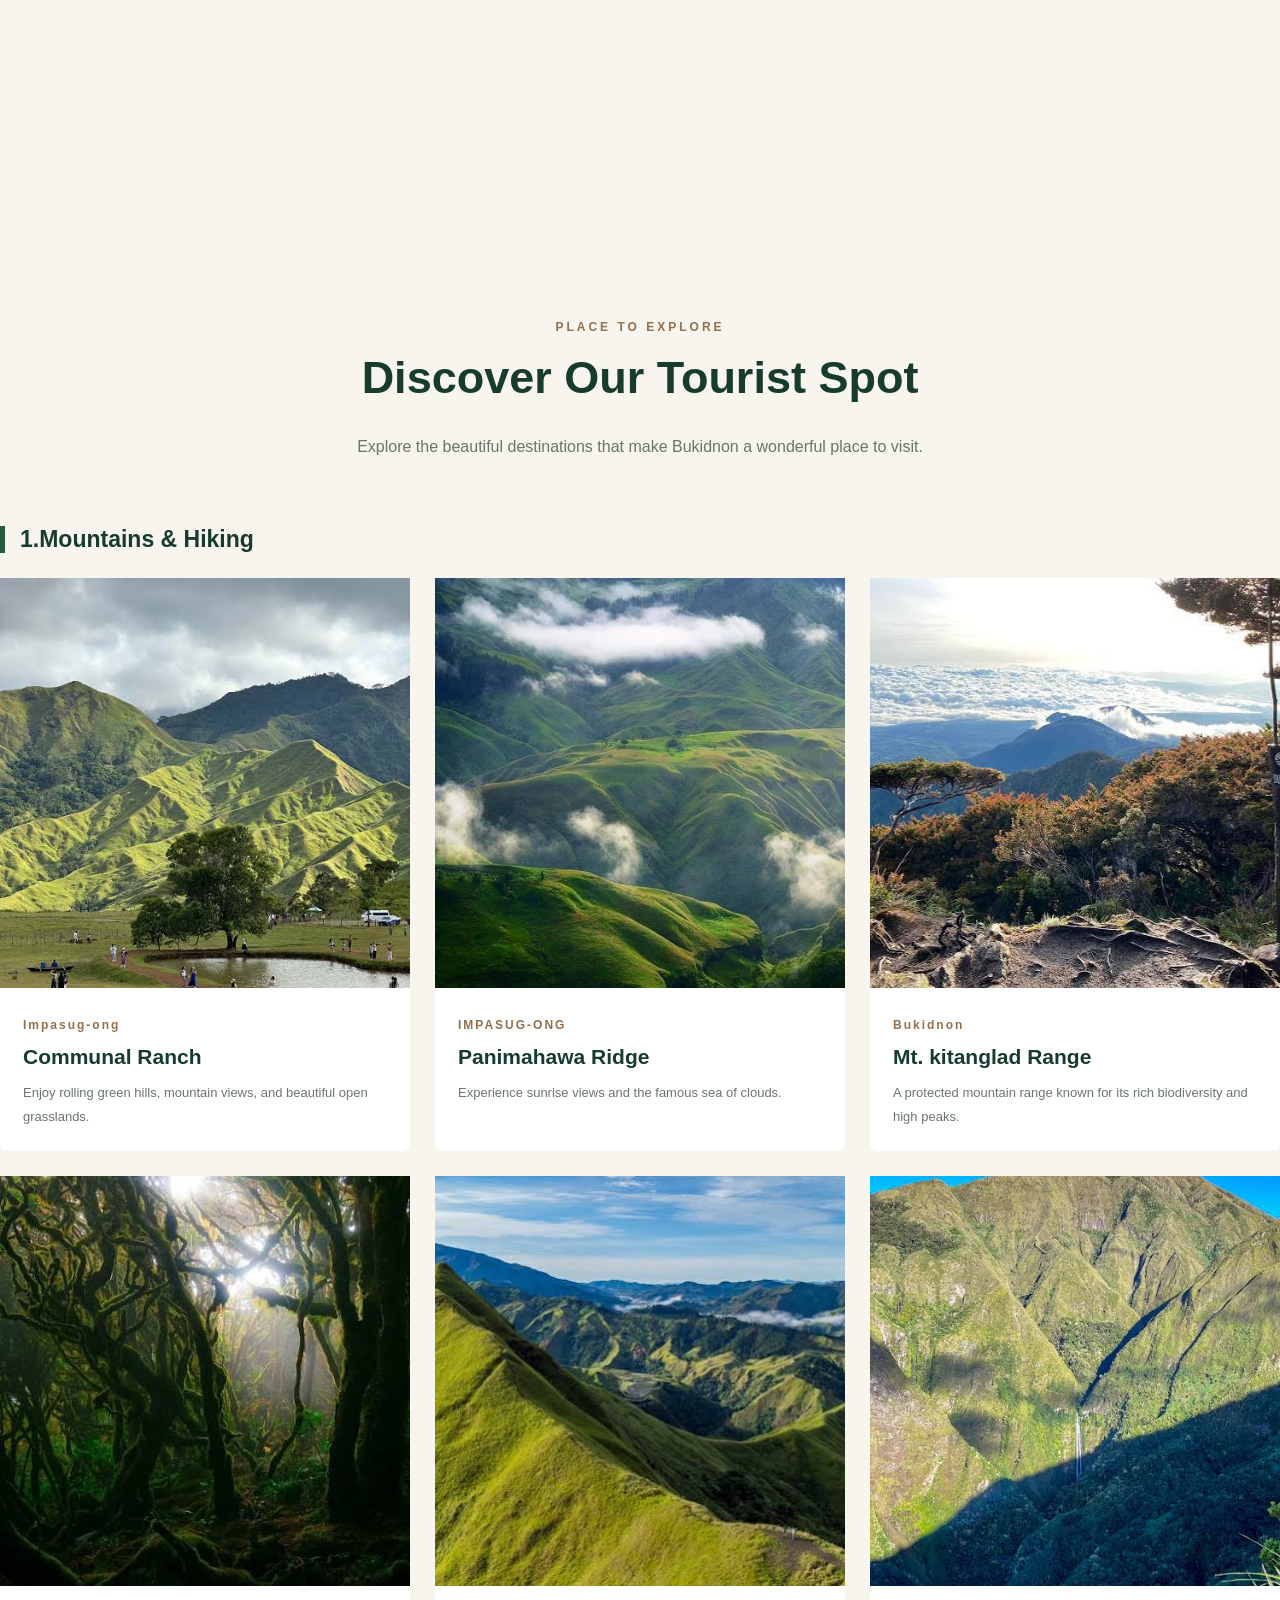
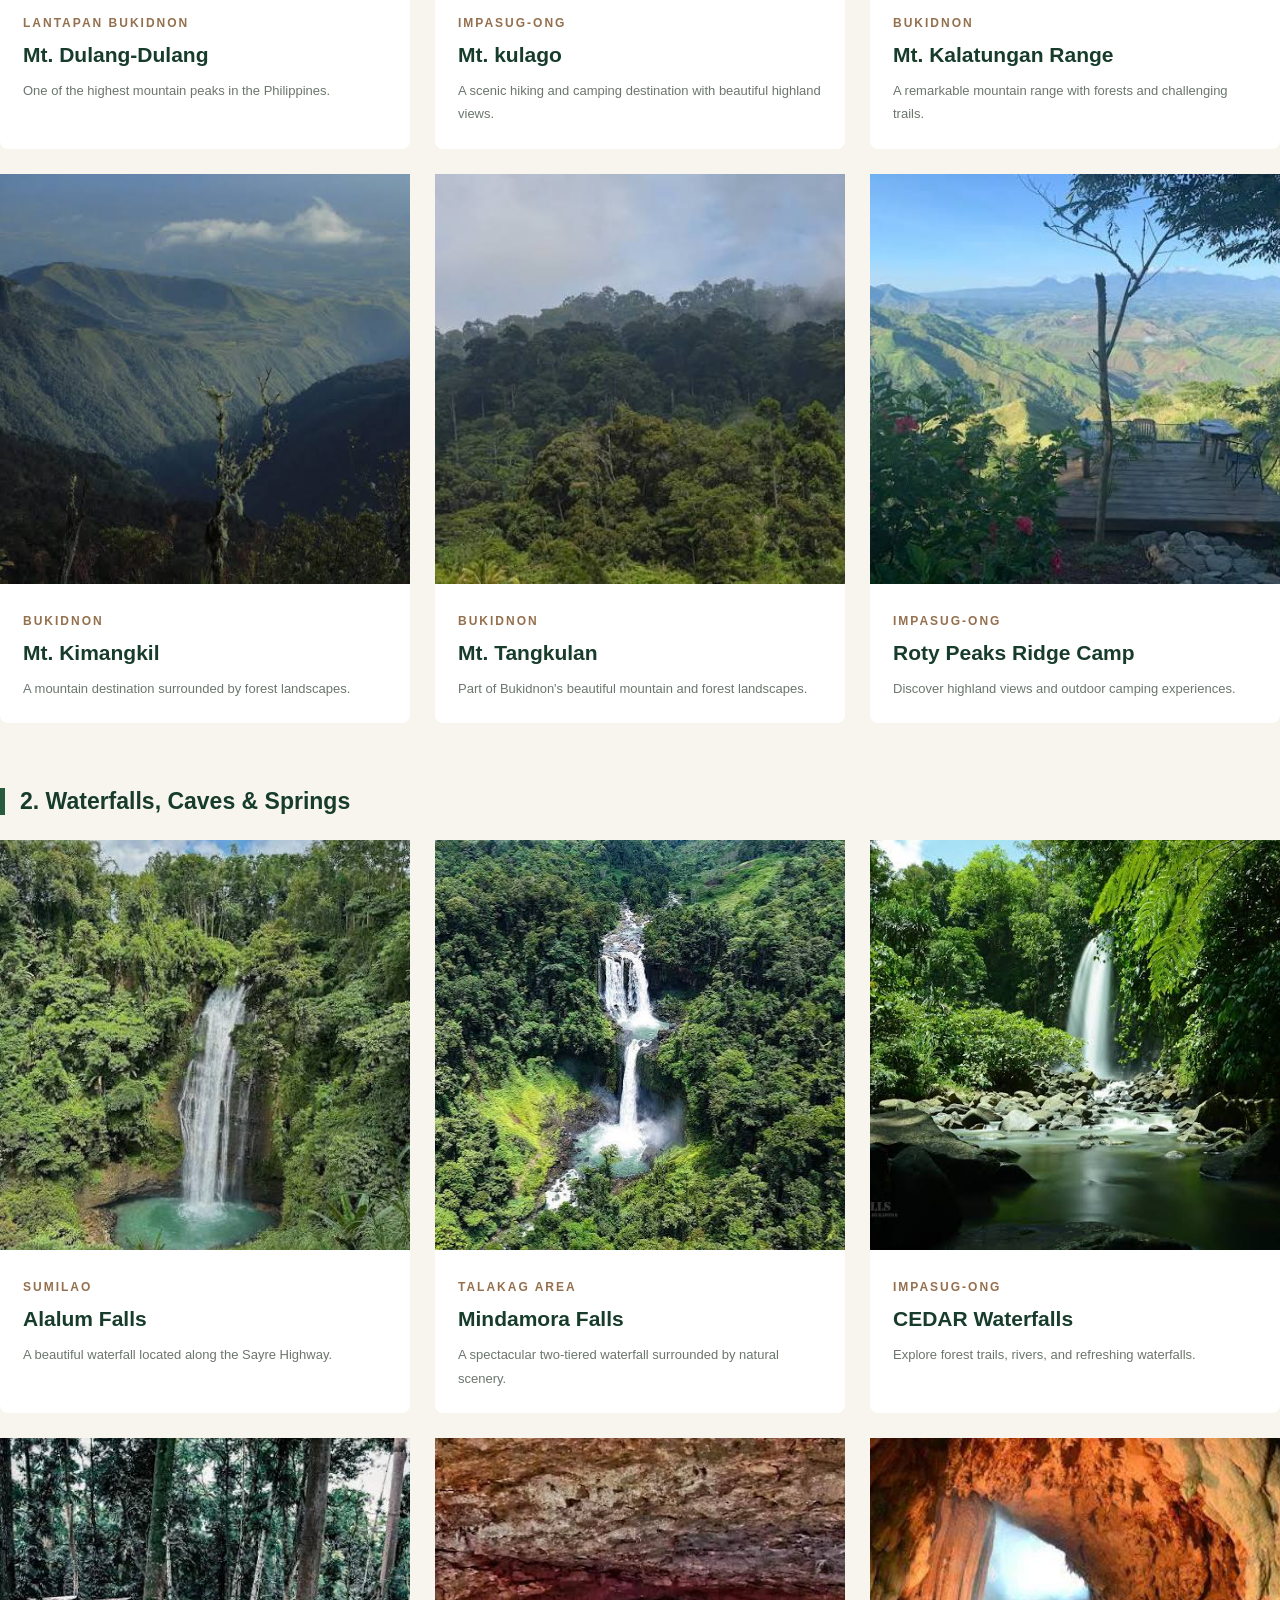
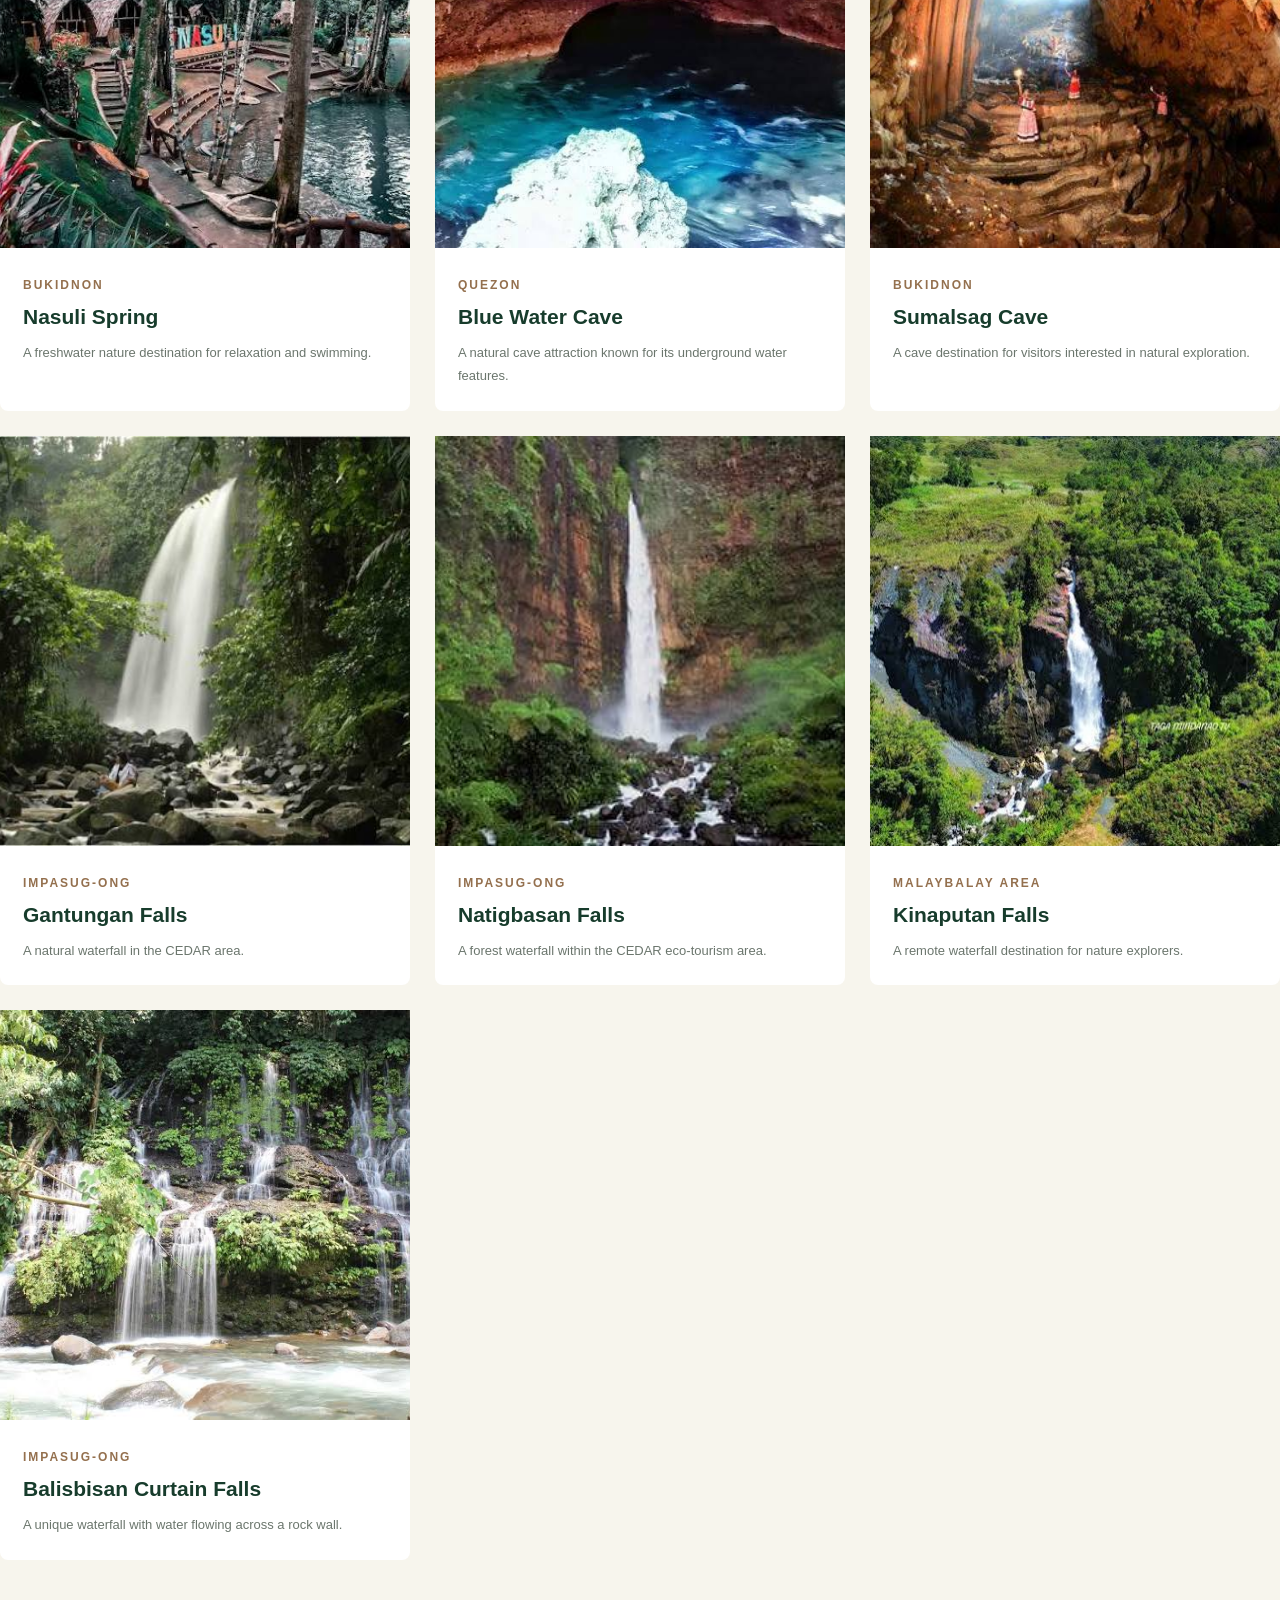
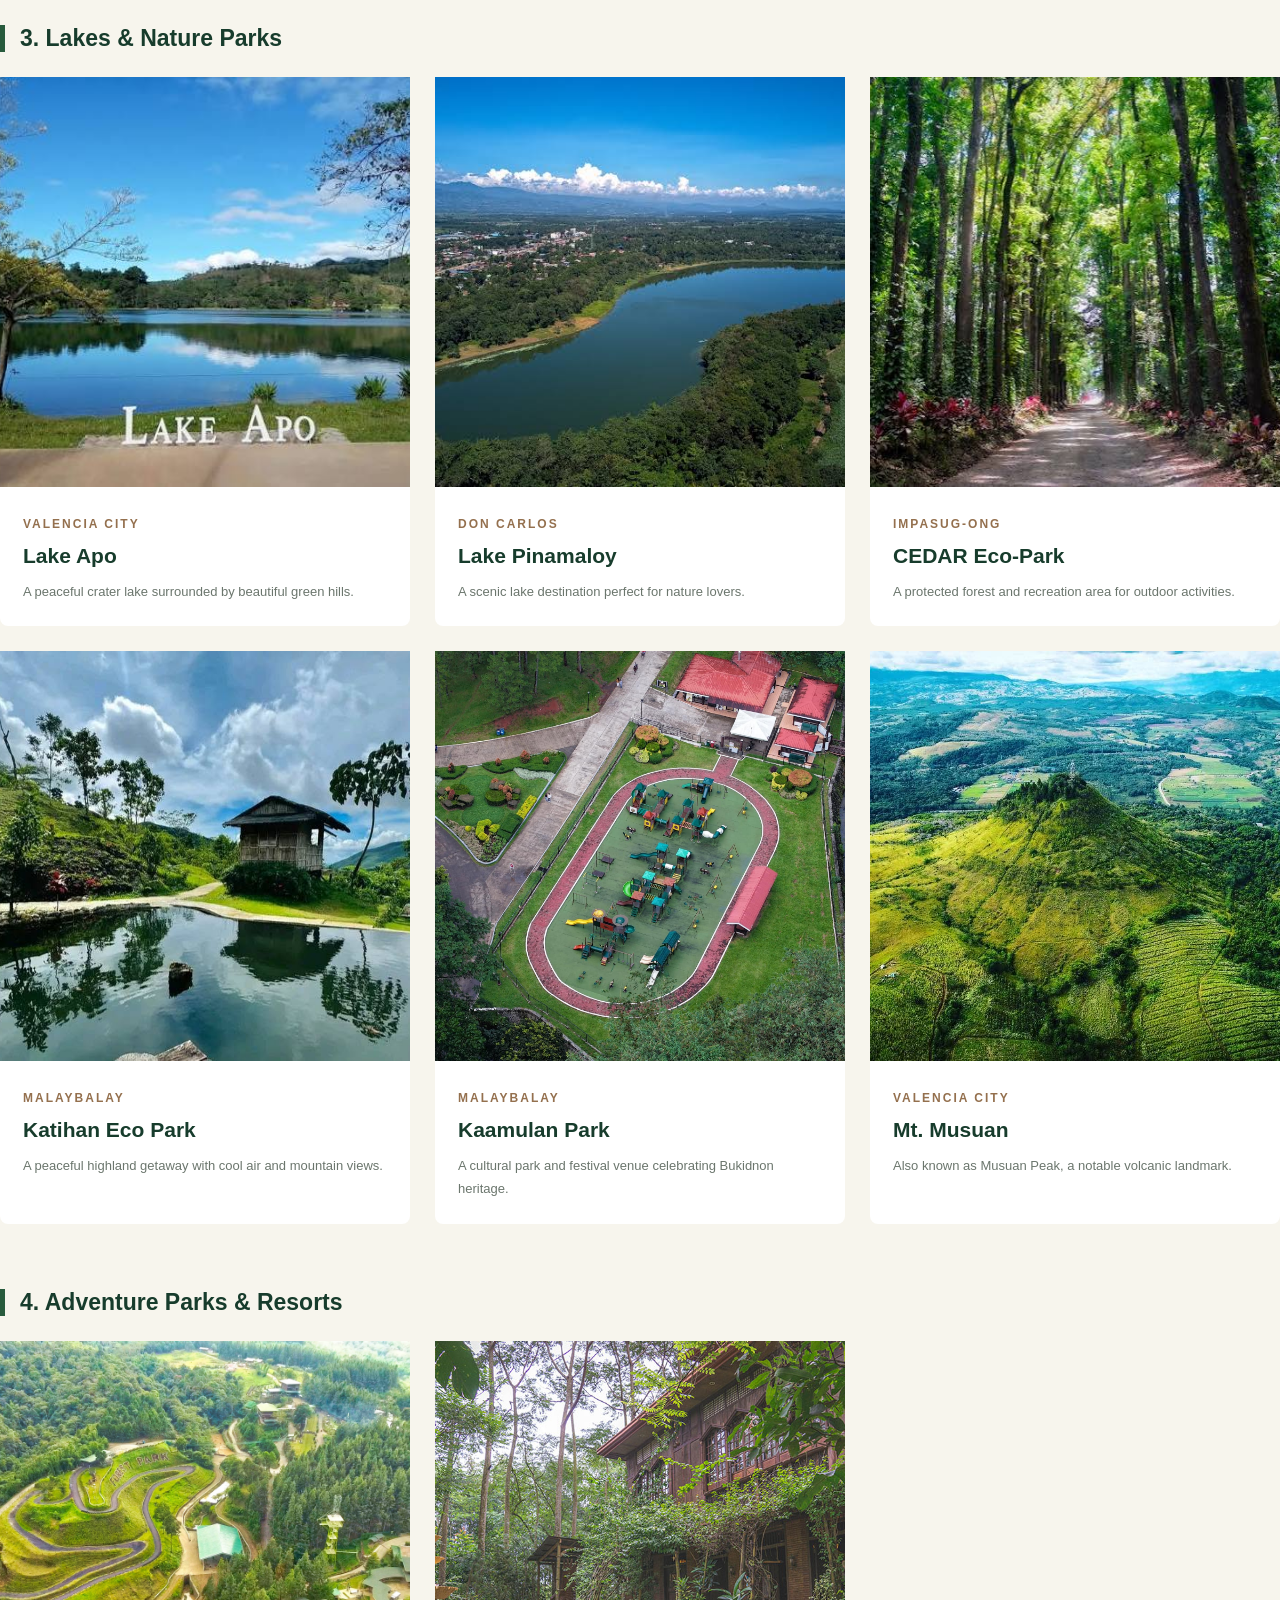
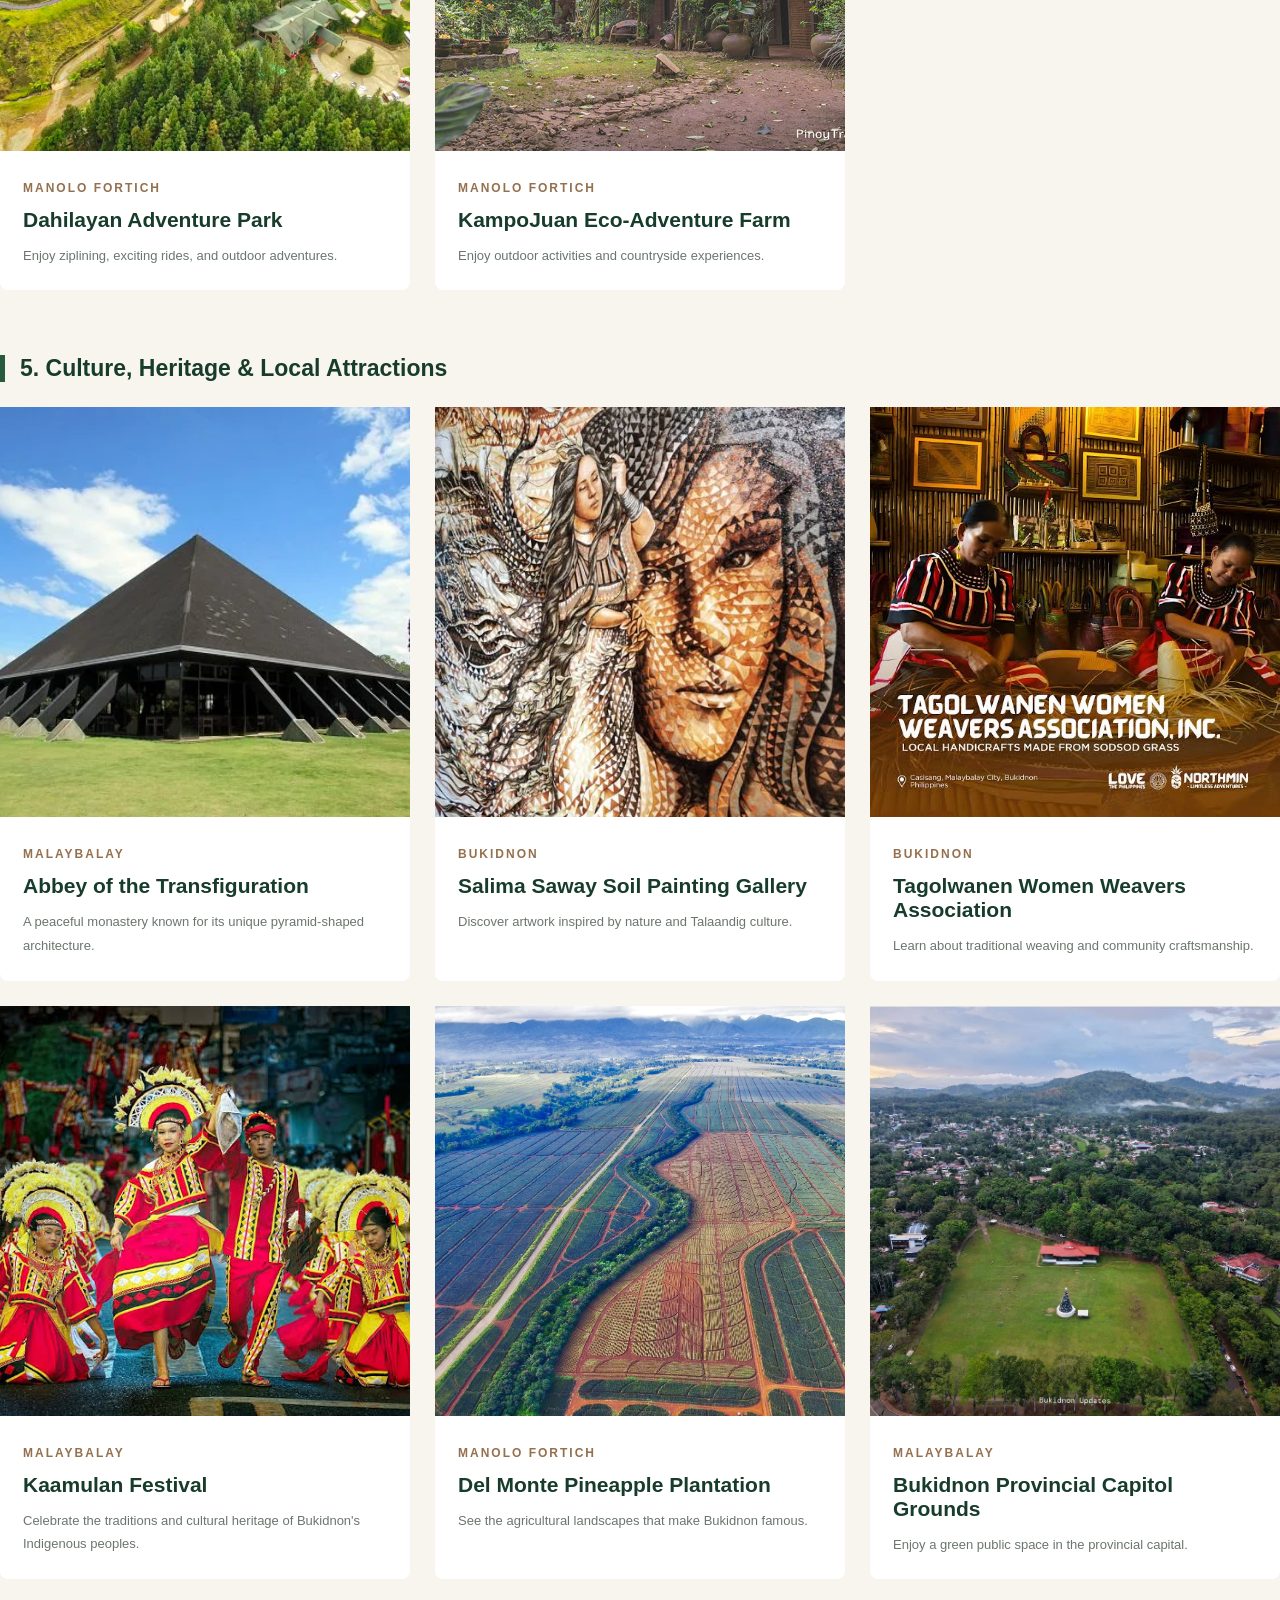
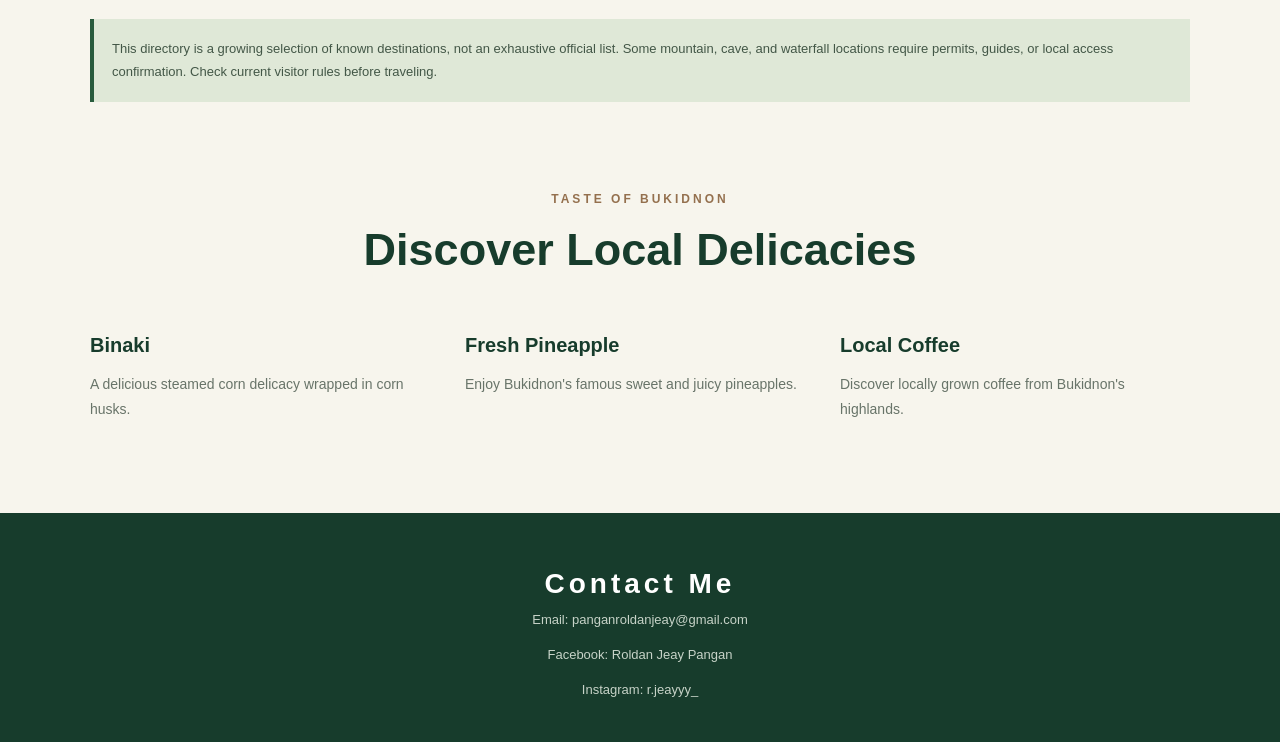
==== commit fed4dd3a: "new update" ====
--- a/index.html
+++ b/index.html
@@ -17,17 +17,16 @@
 
         <ul class="nav-links">
           <li><a href="#home">Home</a></li>
-          <li><a href="#destinations">Destinations</a></li>
+          <li><a href="#about">About Us</a></li>
           <li><a href="#adventure">Adventure</a></li>
-          <li><a href="#culture">Culture & Food</a></li>
-          <li><a href="#about">About</a></li>
+          <li><a href="#culture">Culture</a></li>
+          <li><a href="#food">Delicacies</a></li>
+          <li><a href="#contact">Contact</a></li>
         </ul>
       </nav>
     </header>
     <section class="hero" id="home">
       <div class="hero-content">
-        <p class="subtitle">WELCOME TO THE HIGHLANDS OF MINDANAO</p>
-
         <h1>
           DISCOVER THE BEAUTY
           <span>BEYOND THE MOUNTAINS</span>
@@ -37,13 +36,6 @@
           Experience the breathtaking landscapes, beautiful waterfalls, exciting
           adventures, and rich culture of Bukidnon, Philippines.
         </p>
-
-        <a href="#destinations" class="main-btn"> EXPLORE BUKIDNON </a>
-      </div>
-
-      <div class="hero-bottom">
-        <span>BUKIDNON, PHILIPPINES</span>
-        <span>THE LAND OF THE HIGHLANDS</span>
       </div>
     </section>
 
@@ -67,18 +59,13 @@
           every destination offers a unique experience for travelers, families,
           and adventure lovers.
         </p>
-
-        <a href="#destinations" class="text-link"> DISCOVER MORE</a>
       </div>
 
       <div class="intro-image">
-        <img
-          src="images/map.webp"
-          alt="Communal Ranch in Impasug-ong Bukidnon"
-        />
+        <img src="images/map.webp" alt="map" />
       </div>
     </section>
-    <section class="destination" id="destination">
+    <section class="destination">
       <div class="section-heading">
         <p class="section-label">PLACE TO EXPLORE</p>
         <h2>Discover Our Tourist Spot</h2>
@@ -457,7 +444,7 @@
       </p>
     </section>
 
-    <section class="food-section">
+    <section class="food-section" id="food">
       <div class="section-heading">
         <p class="section-label">TASTE OF BUKIDNON</p>
         <h2>Discover Local Delicacies</h2>
@@ -481,27 +468,11 @@
       </div>
     </section>
 
-    <footer>
-      <h2>LAKAW BUKIDNON</h2>
-      <p>Discover the Beauty Beyond the Mountains</p>
-
-      <div class="footer-links">
-        <a href="#home">Home</a>
-        <a href="#destinations">Destinations</a>
-        <a href="#culture">Culture & Food</a>
-        <a href="#about">About</a>
-      </div>
-
-      <p class="copyright">
-        © 2026 Lakaw Bukidnon | Student Tourism Website Project
-      </p>
-
-      <p class="sources">
-        Tourism references:
-        <a href="https://dotregion10.com/bukidnon/" target="_blank">
-          Department of Tourism - Northern Mindanao
-        </a>
-      </p>
+    <footer id="contact">
+      <h2>Contact Me</h2>
+      <p>Email: panganroldanjeay@gmail.com</p>
+      <p>Facebook: Roldan Jeay Pangan</p>
+      <p>Instagram: r.jeayyy_</p>
     </footer>
   </body>
 </html>
--- a/css/style.css
+++ b/css/style.css
@@ -25,9 +25,6 @@
 header {
   width: 100%;
   background: var(--dark-green);
-  position: sticky;
-  top: 0;
-  z-index: 90;
 }
 
 .navbar {
@@ -105,14 +102,6 @@
   max-width: 900px;
 }
 
-.subtitle {
-  color: var(--white);
-  font-size: 13px;
-  font-weight: bold;
-  letter-spacing: 5px;
-  margin-bottom: 25px;
-}
-
 .hero h1 {
   font-size: clamp(30px, 6vw, 75px);
   line-height: 1.15;
@@ -133,34 +122,8 @@
   color: #eeeeee;
 }
 
-.main-btn {
-  display: inline-block;
-  background: var(--light-green);
-  color: var(--dark-green);
-  padding: 16px 32px;
-  font-weight: bold;
-  text-decoration: none;
-  letter-spacing: 1px;
-  border-radius: 4px;
-  transition: 0.3s;
-}
-
 .main-btn:hover {
   background: white;
-}
-
-.hero-bottom {
-  position: absolute;
-  bottom: 25px;
-  left: 5%;
-  right: 5%;
-
-  display: flex;
-  justify-content: space-between;
-
-  font-size: 11px;
-  letter-spacing: 2px;
-  color: white;
 }
 
 /**/
@@ -205,22 +168,9 @@
 
 .intro-image img {
   width: 100%;
-  height: 400px;
-  object-fit: cover;
+  height: 4000px;
+  object-fit: contain;
   border-radius: 8px;
-  box-shadow: 15px 15px 0 var(--light-green);
-}
-
-.text-link {
-  display: inline-block;
-  color: var(--dark-green);
-  background-color: var(--light-green);
-  padding: 16px 32px;
-  border-radius: 4px;
-  font-weight: bold;
-  text-decoration: none;
-  margin-top: 15px;
-  letter-spacing: 1px;
 }
 
 /**/
@@ -254,7 +204,6 @@
 .destination-grid {
   max-width: 1300px;
   margin: auto;
-
   display: grid;
   grid-template-columns: repeat(3, 1fr);
   gap: 25px;
@@ -265,15 +214,11 @@
 .destination-card {
   background: white;
   border-radius: 8px;
-  overflow: hidden;
-
-  box-shadow: 0 5px 20px rgba(0, 0, 0, 0.07);
   transition: 0.3s;
 }
 
 .destination-card:hover {
   transform: translateY(-8px);
-  box-shadow: 0 12px 30px rgba(0, 0, 0, 0.13);
 }
 
 .destination-card img {
@@ -281,10 +226,6 @@
   aspect-ratio: 1 / 1;
   object-fit: cover;
   transition: 0.4s;
-}
-
-.destination-card:hover img {
-  transform: scale(1.04);
 }
 
 .card-content {
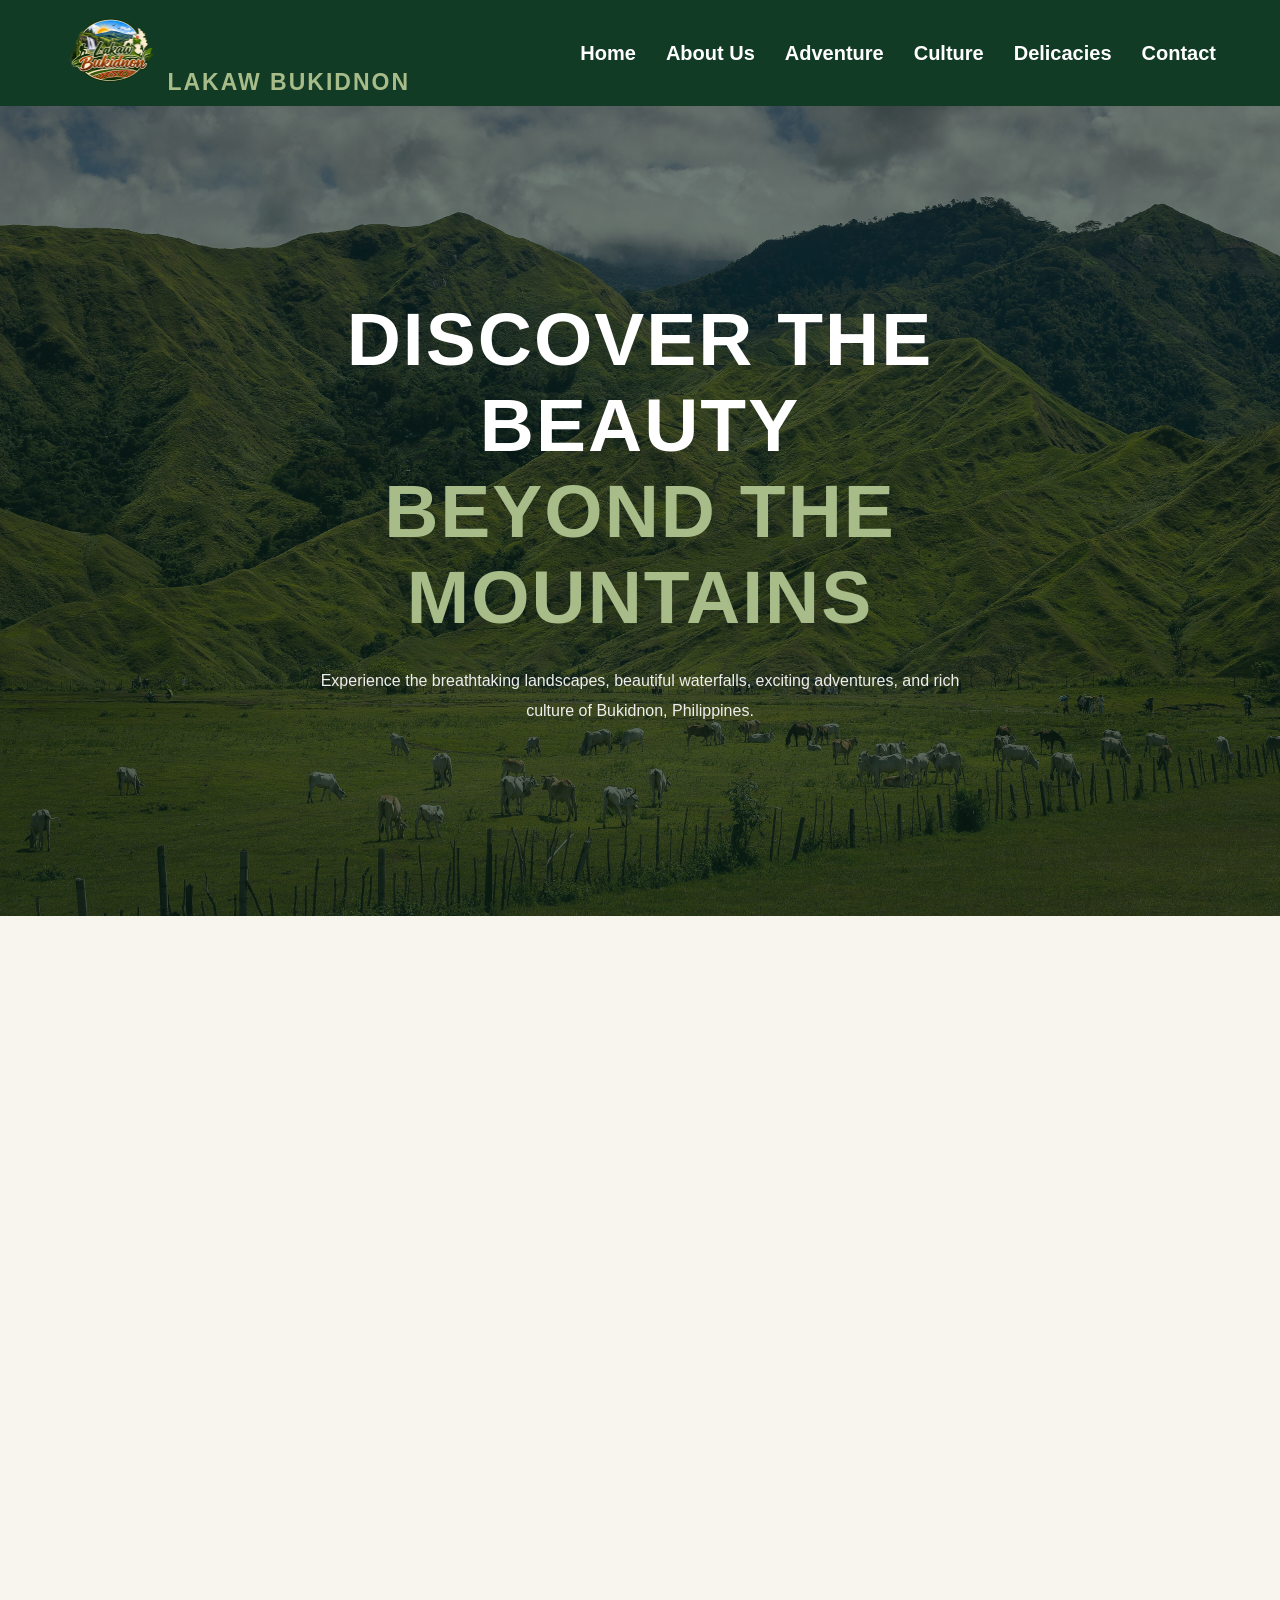
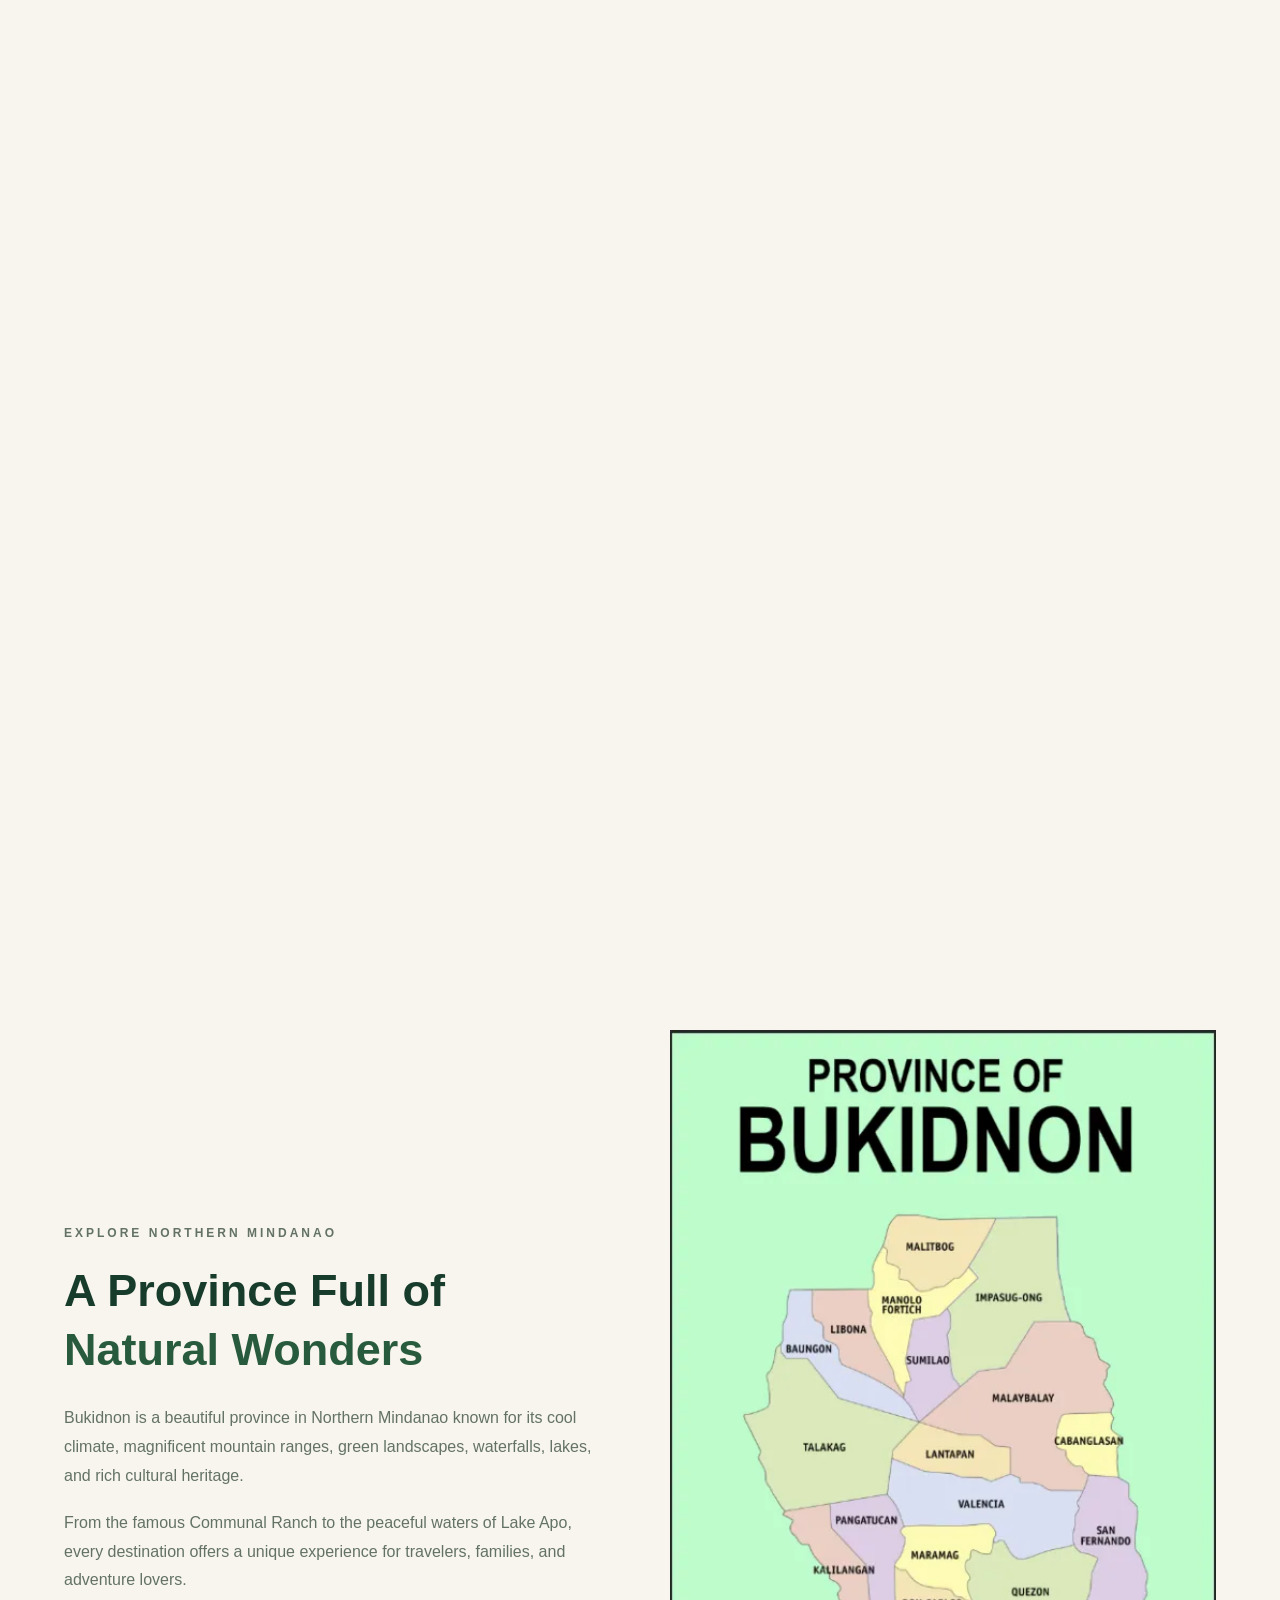
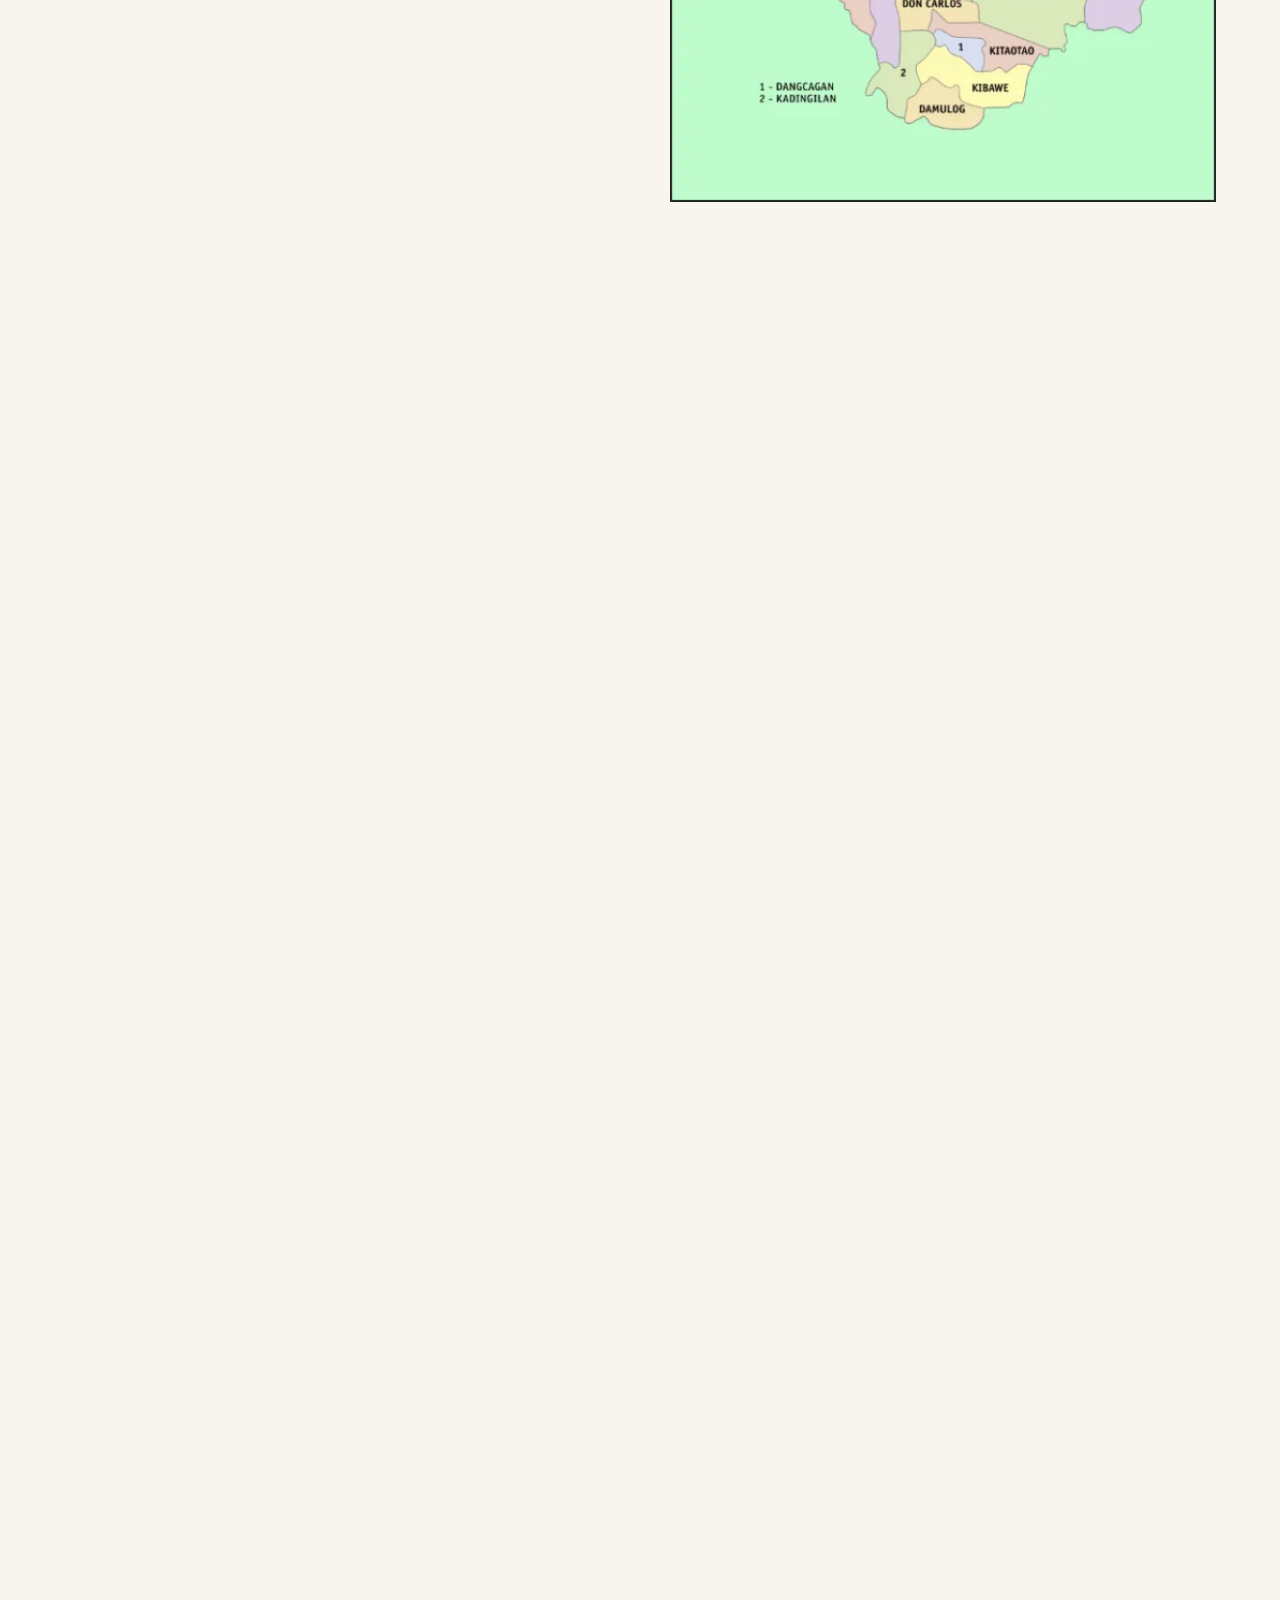
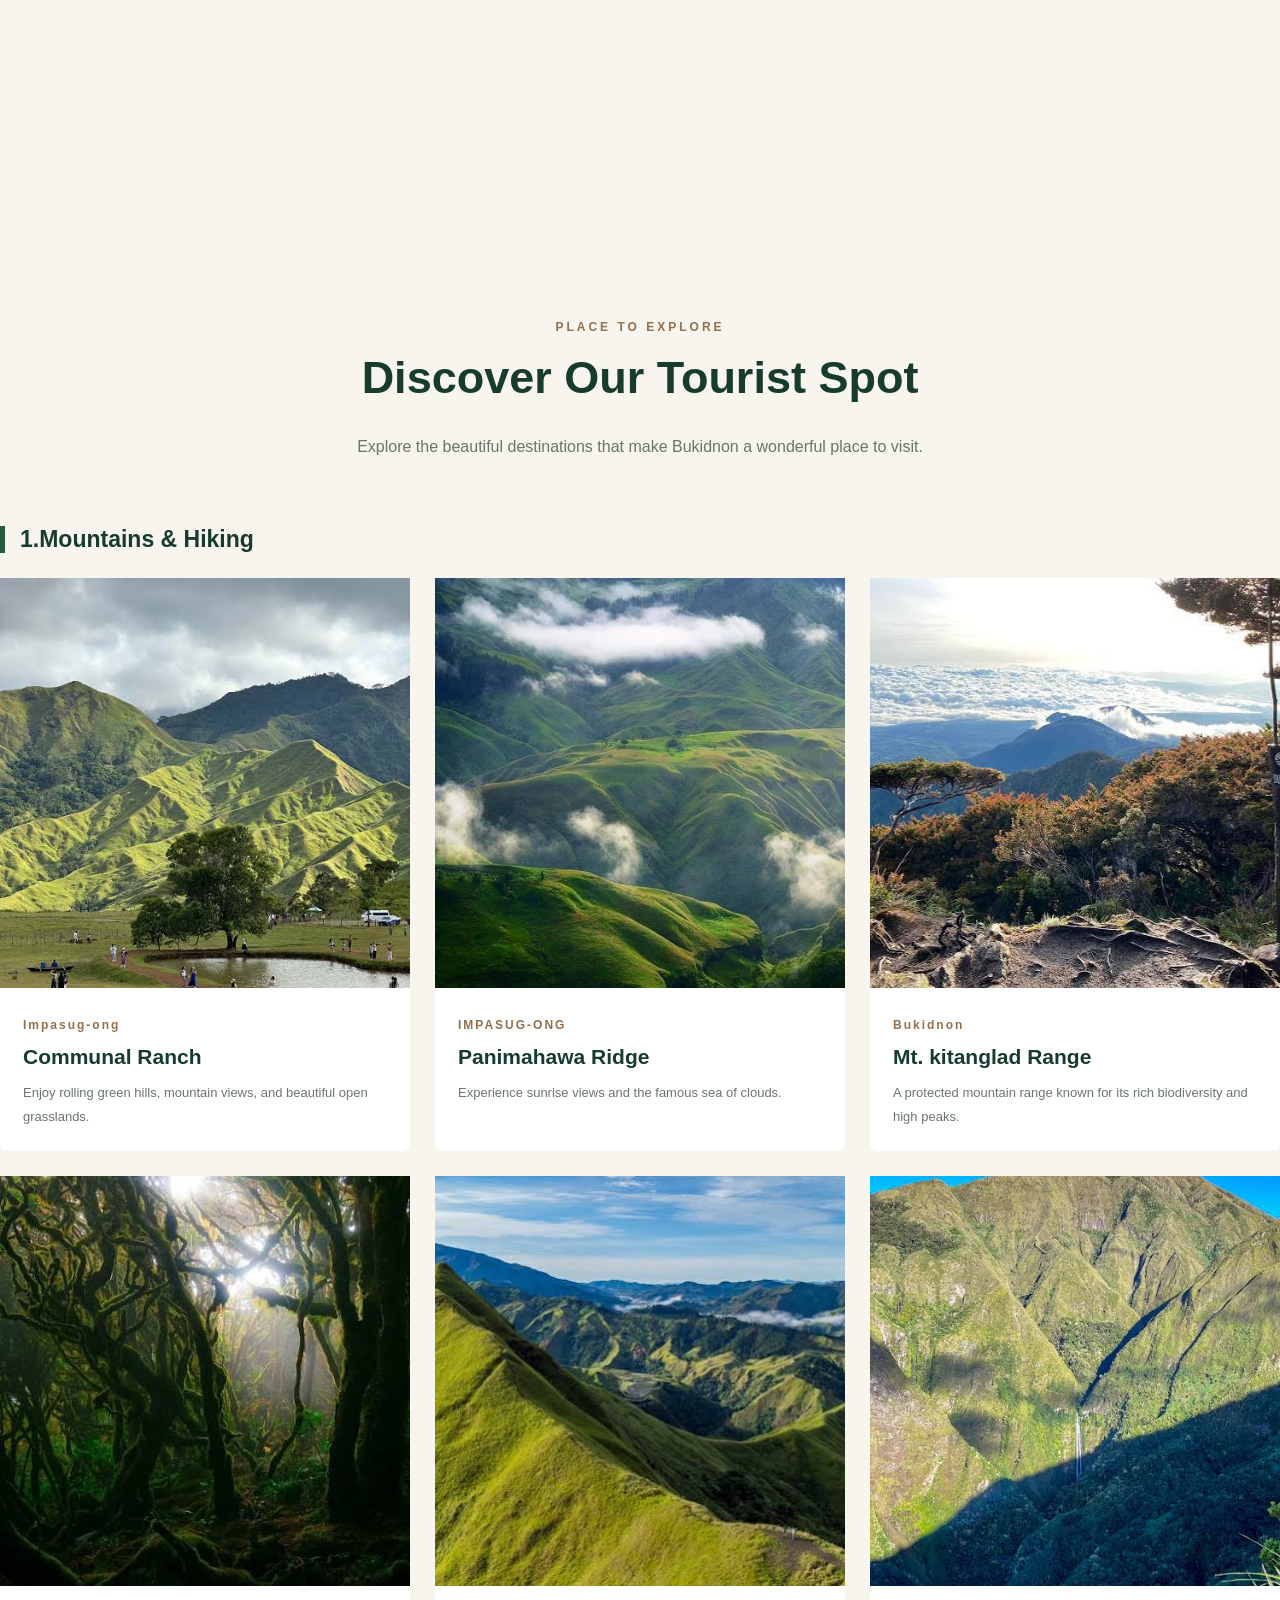
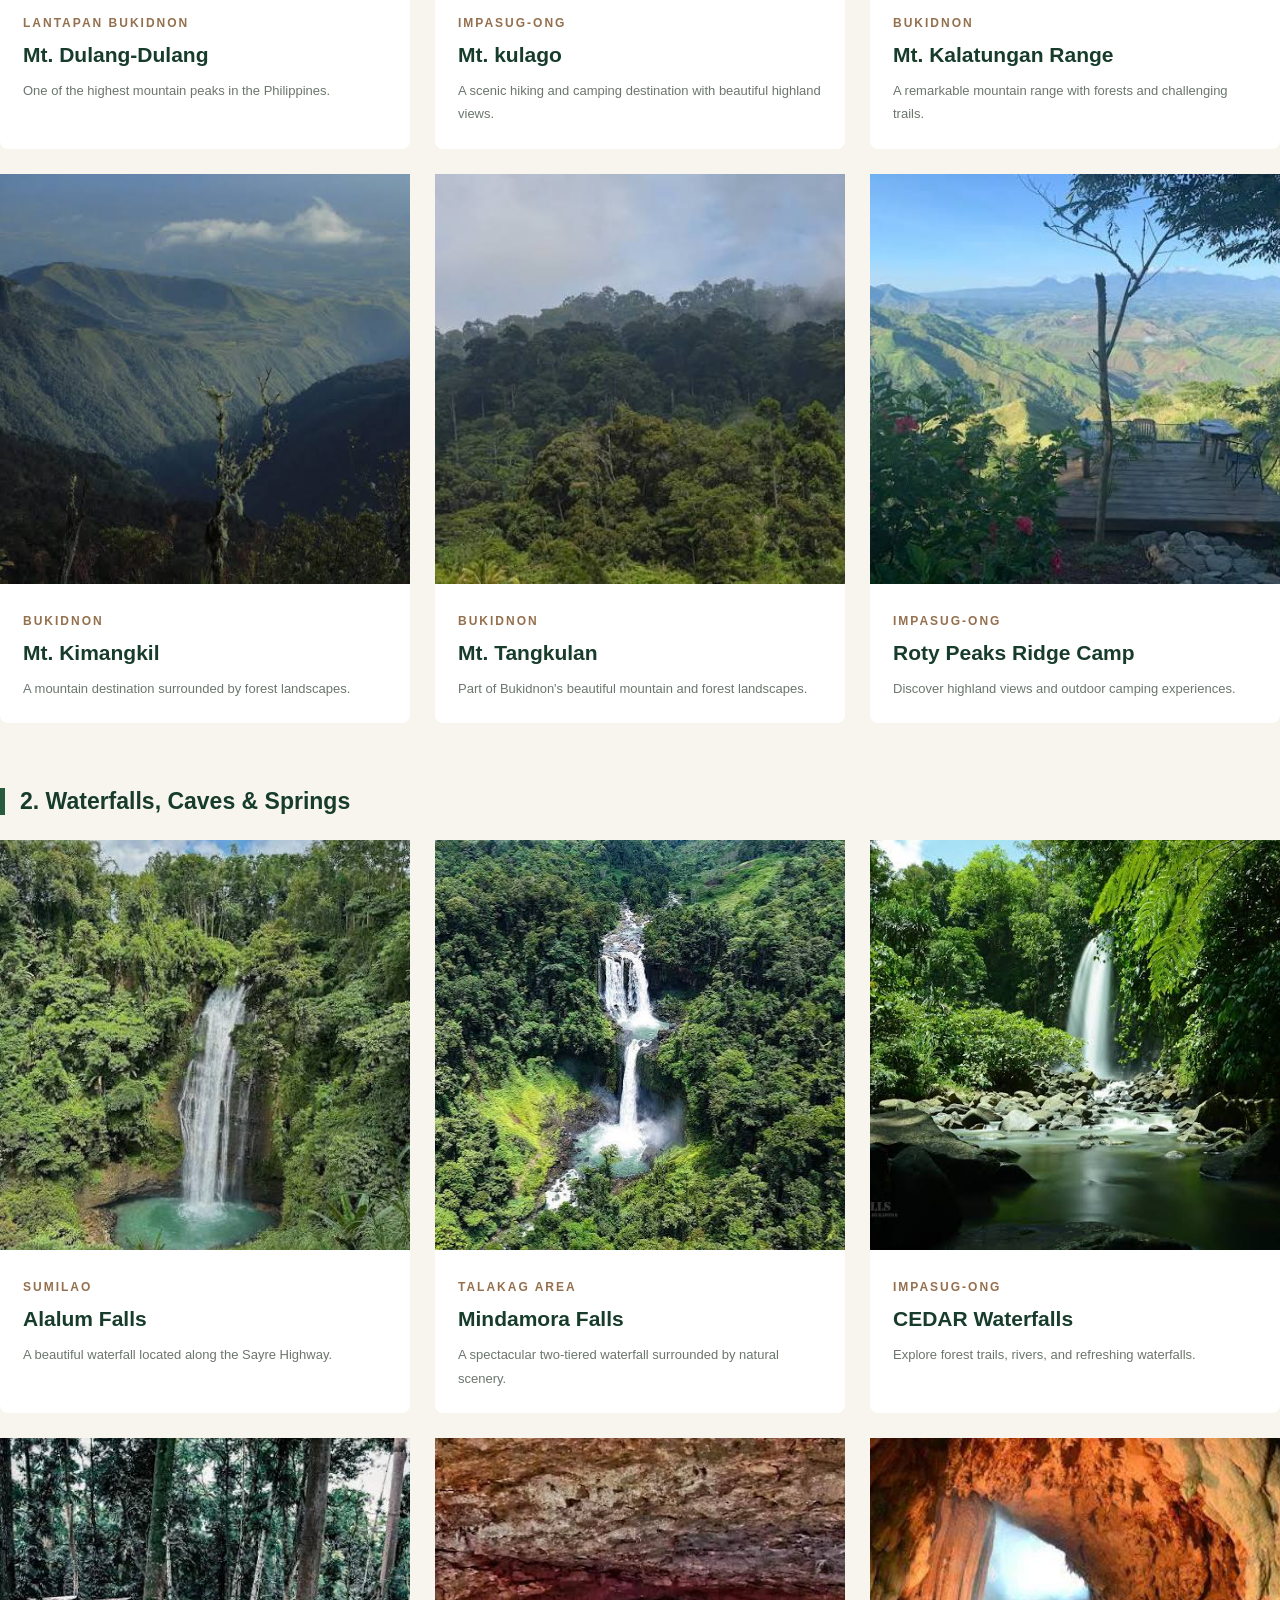
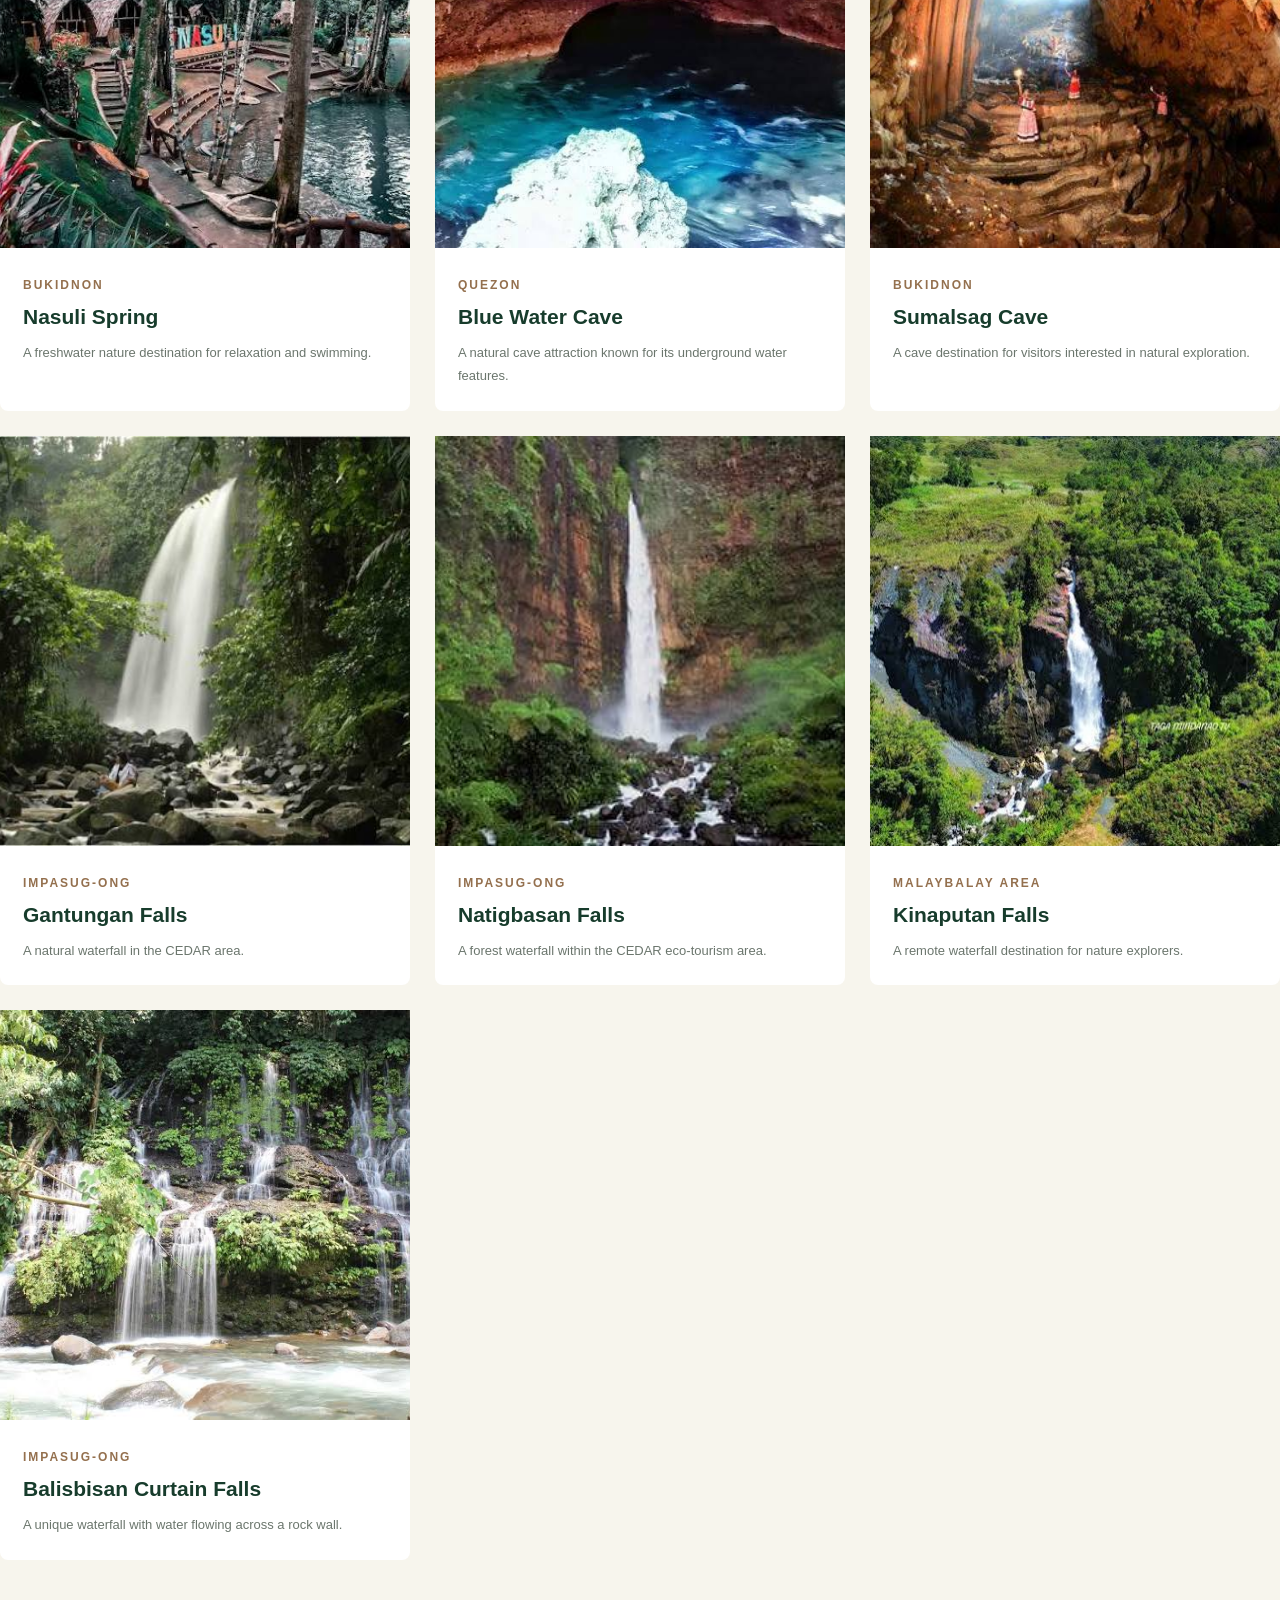
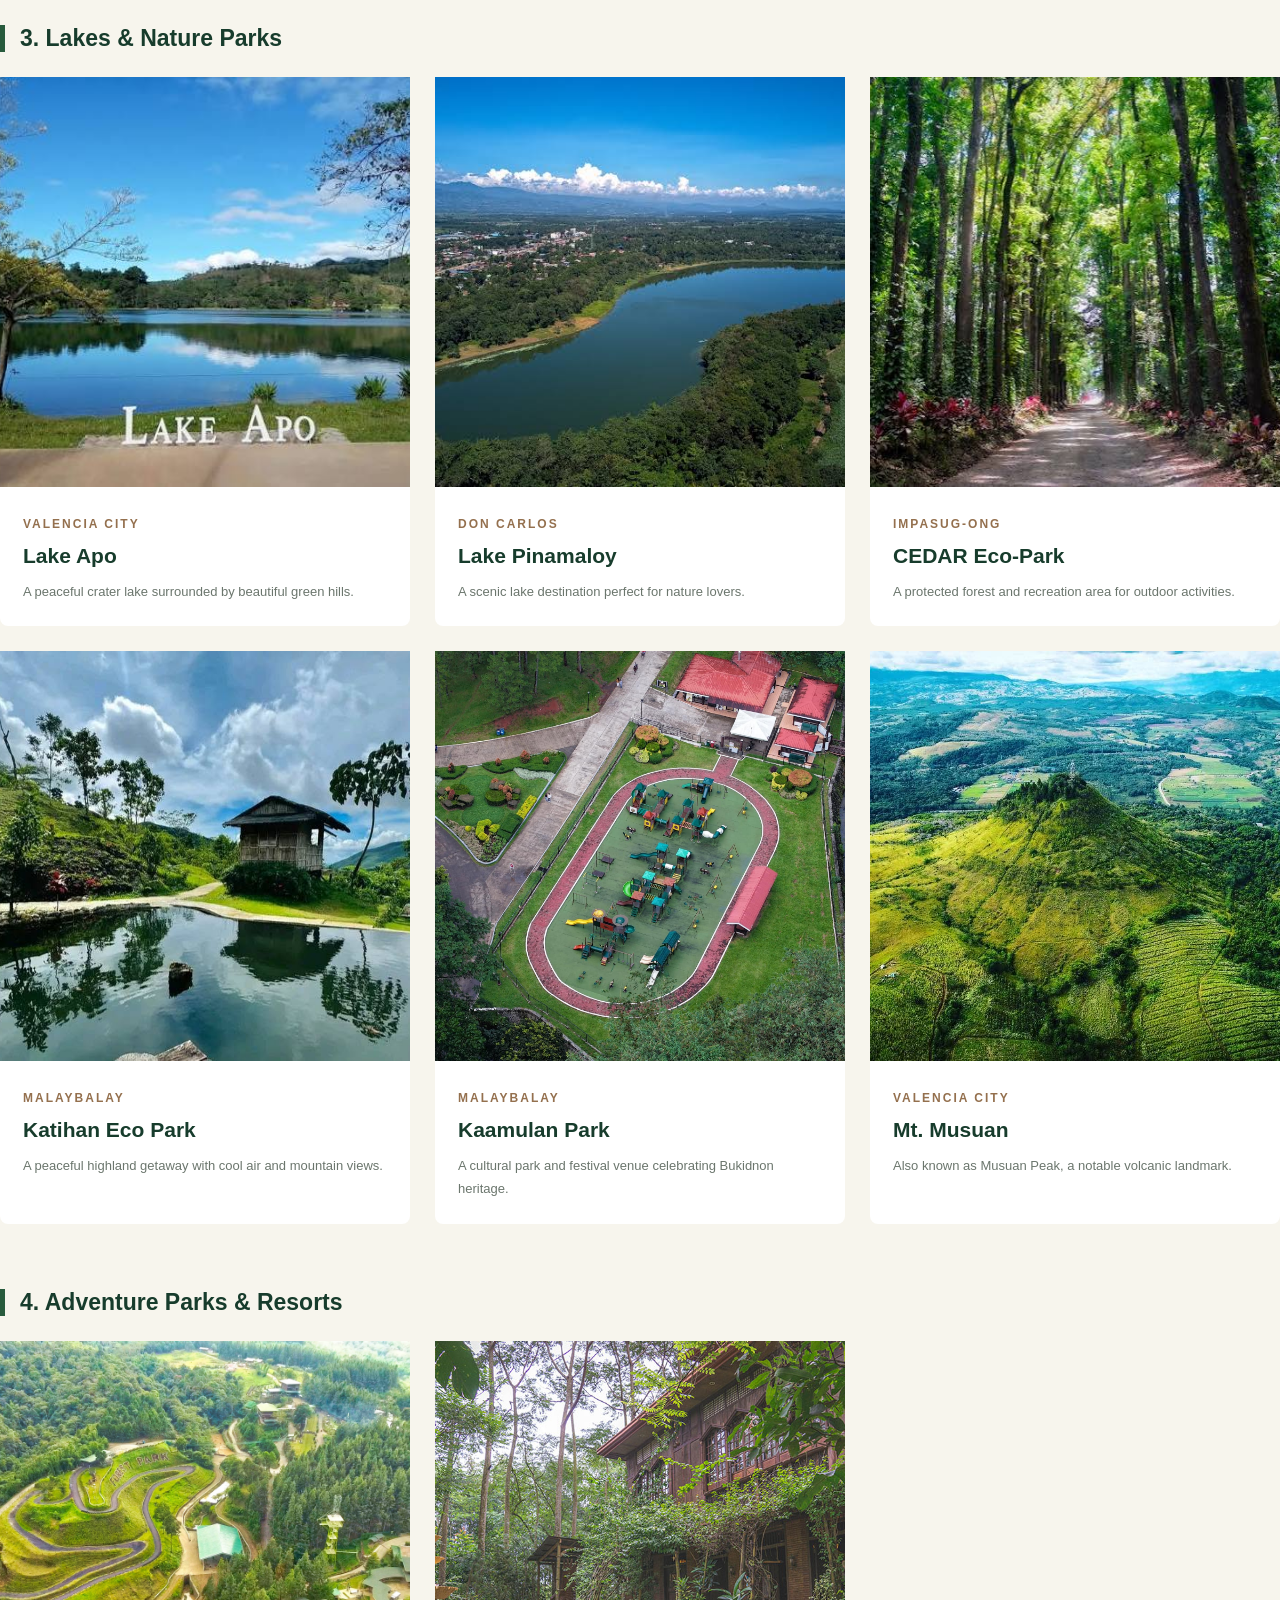
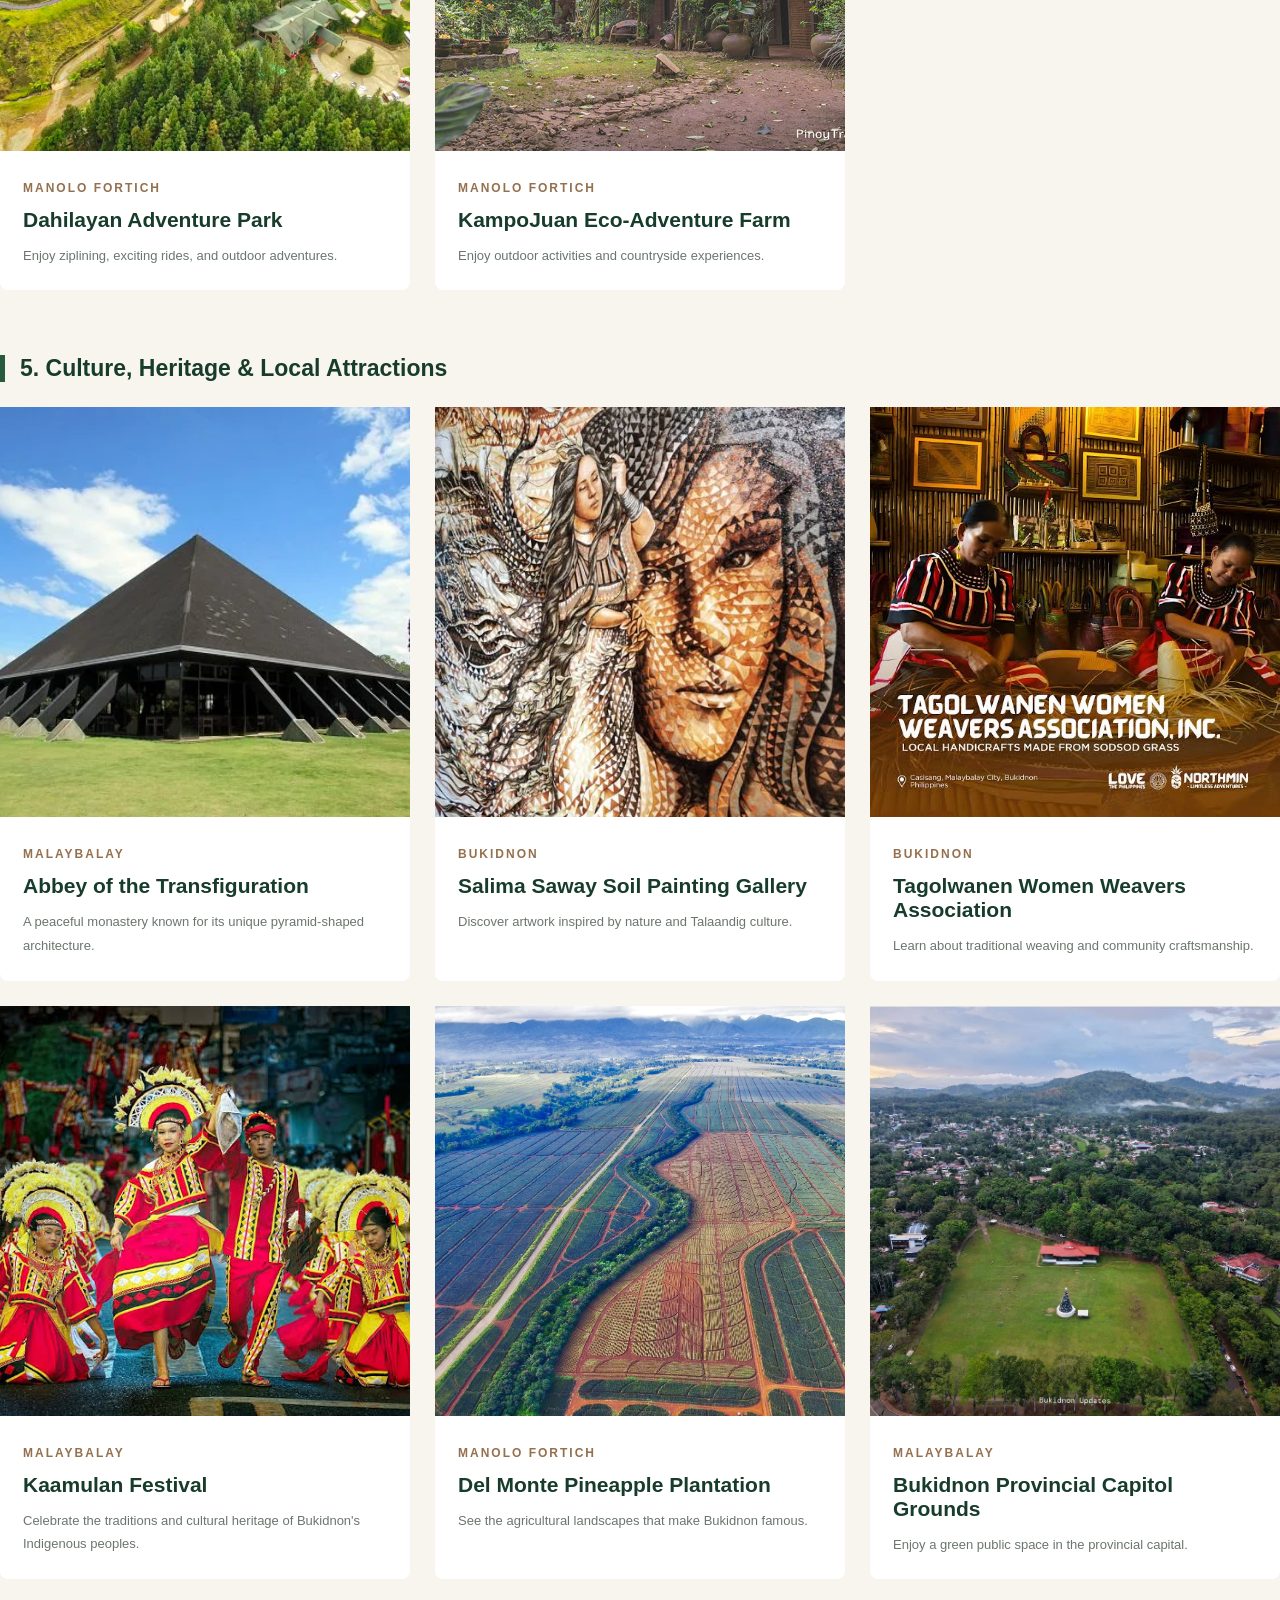
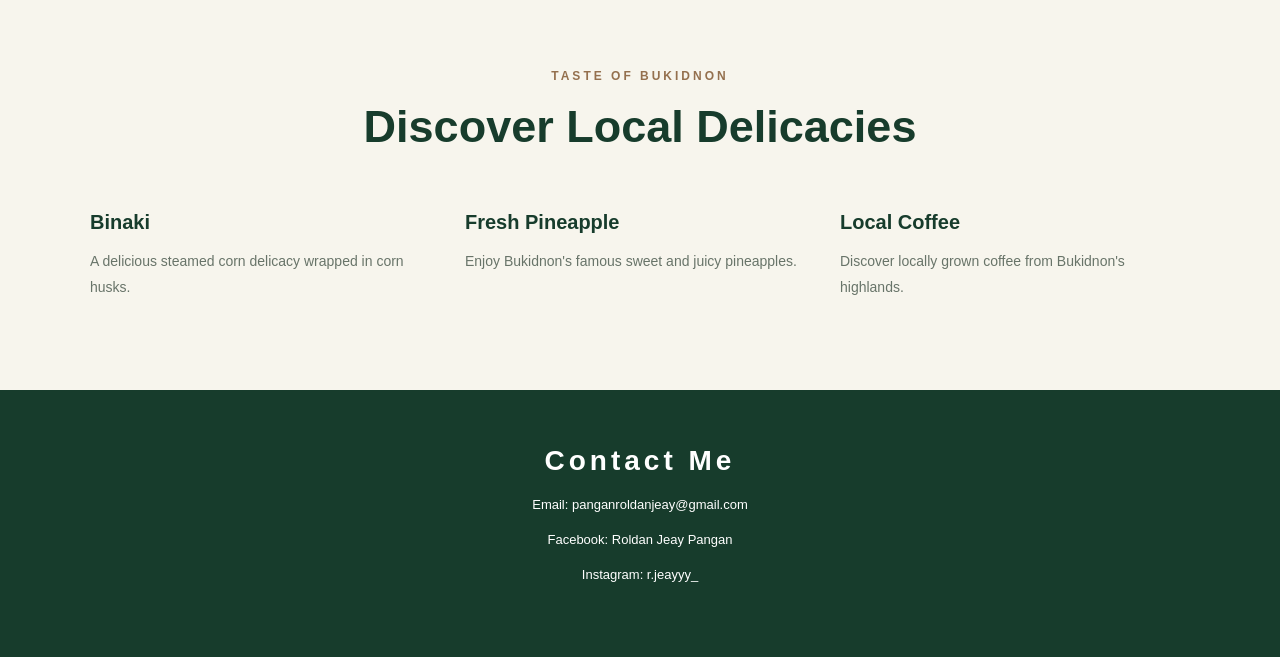
==== commit 902b726a: "new" ====
--- a/index.html
+++ b/index.html
@@ -435,13 +435,6 @@
           </div>
         </article>
       </div>
-
-      <p class="destination-note">
-        This directory is a growing selection of known destinations, not an
-        exhaustive official list. Some mountain, cave, and waterfall locations
-        require permits, guides, or local access confirmation. Check current
-        visitor rules before traveling.
-      </p>
     </section>
 
     <section class="food-section" id="food">
--- a/css/style.css
+++ b/css/style.css
@@ -118,12 +118,8 @@
   font-size: 16px;
   max-width: 650px;
   line-height: 1.9;
-  margin: 0 auto 35px;
+  margin: auto;
   color: #eeeeee;
-}
-
-.main-btn:hover {
-  background: white;
 }
 
 /**/
@@ -217,10 +213,6 @@
   transition: 0.3s;
 }
 
-.destination-card:hover {
-  transform: translateY(-8px);
-}
-
 .destination-card img {
   width: 100%;
   aspect-ratio: 1 / 1;
@@ -251,17 +243,6 @@
   line-height: 1.8;
 }
 
-.destination-note {
-  max-width: 1100px;
-  margin: 40px auto 0;
-  padding: 18px;
-  background: #dfe8d7;
-  border-left: 4px solid var(--forest);
-  color: #435747;
-  font-size: 13px;
-  line-height: 1.8;
-}
-
 /**/
 
 .food-section {
@@ -278,10 +259,6 @@
   gap: 25px;
 }
 
-.food-box:hover {
-  transform: translateY(-6px);
-}
-
 .food-box h3 {
   color: var(--dark-green);
   margin-bottom: 15px;
@@ -300,46 +277,17 @@
   background: var(--dark-green);
   color: white;
   text-align: center;
-  padding: 55px 20px 25px;
+  padding: 55px;
 }
 
 footer h2 {
   font-size: 28px;
   letter-spacing: 4px;
-  margin-bottom: 12px;
+  margin-bottom: 20px;
 }
 
 footer > p {
-  color: #c7d3c8;
+  color: white;
   font-size: 13px;
   margin-bottom: 20px;
 }
-
-.footer-links {
-  margin: 25px 0;
-}
-
-.footer-links a {
-  color: white;
-  text-decoration: none;
-  font-size: 13px;
-  margin: 0 12px;
-}
-
-.footer-links a:hover {
-  color: var(--light-green);
-}
-
-footer .copyright {
-  border-top: 1px solid #42614d;
-  padding-top: 22px;
-  margin-top: 30px;
-}
-
-footer .sources {
-  font-size: 11px;
-}
-
-footer .sources a {
-  color: var(--light-green);
-}
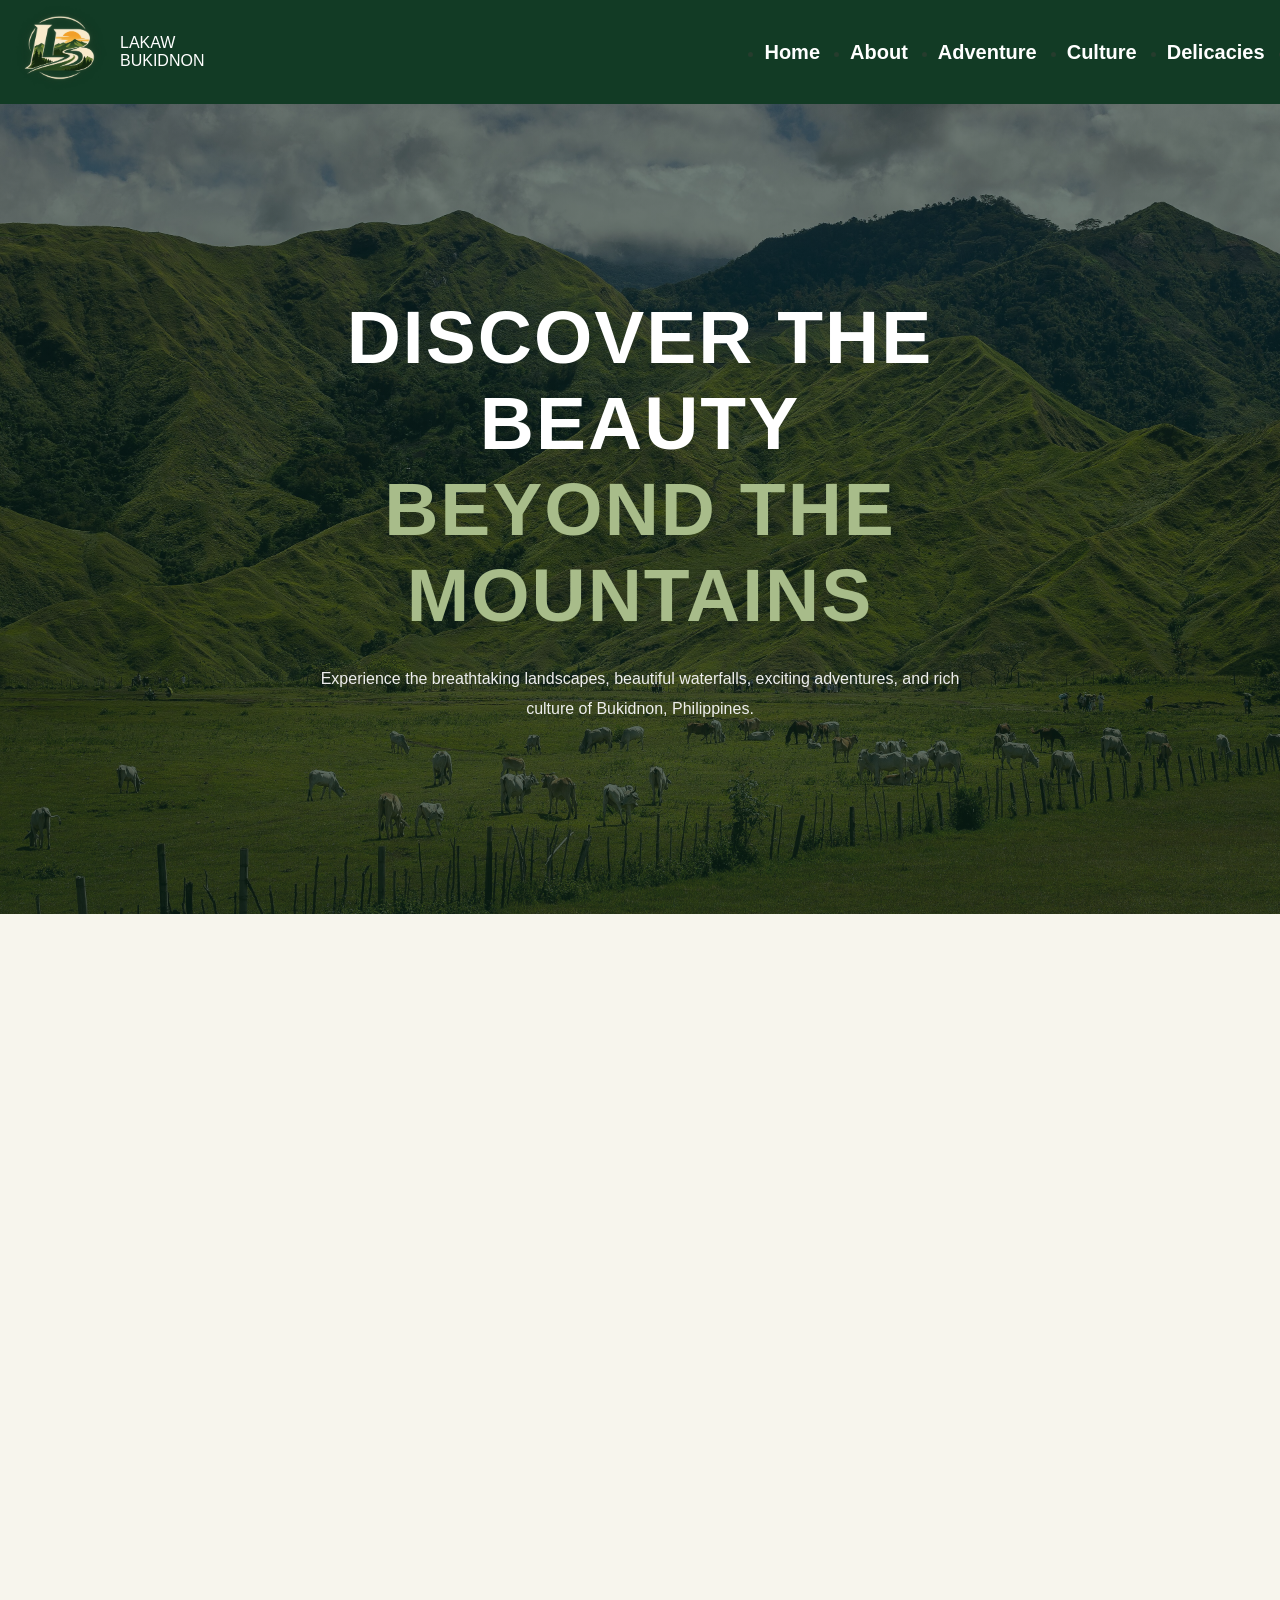
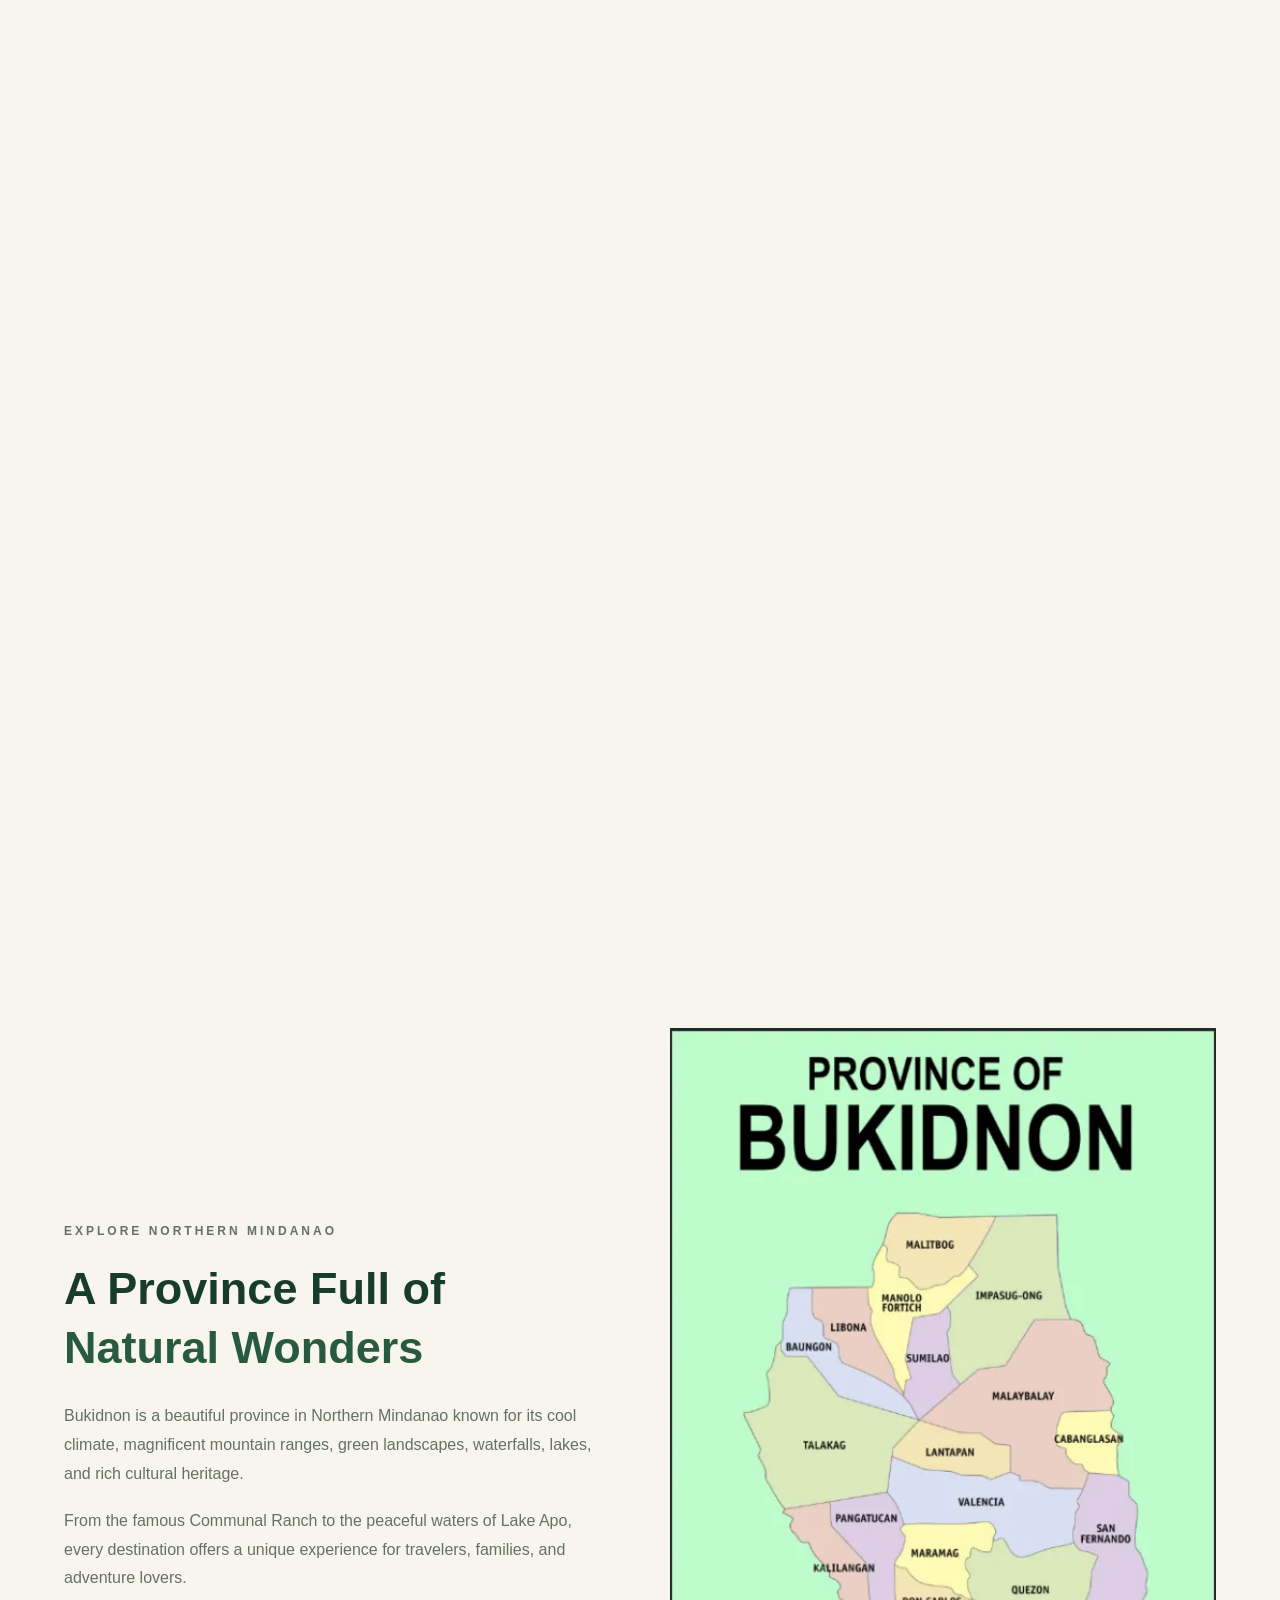
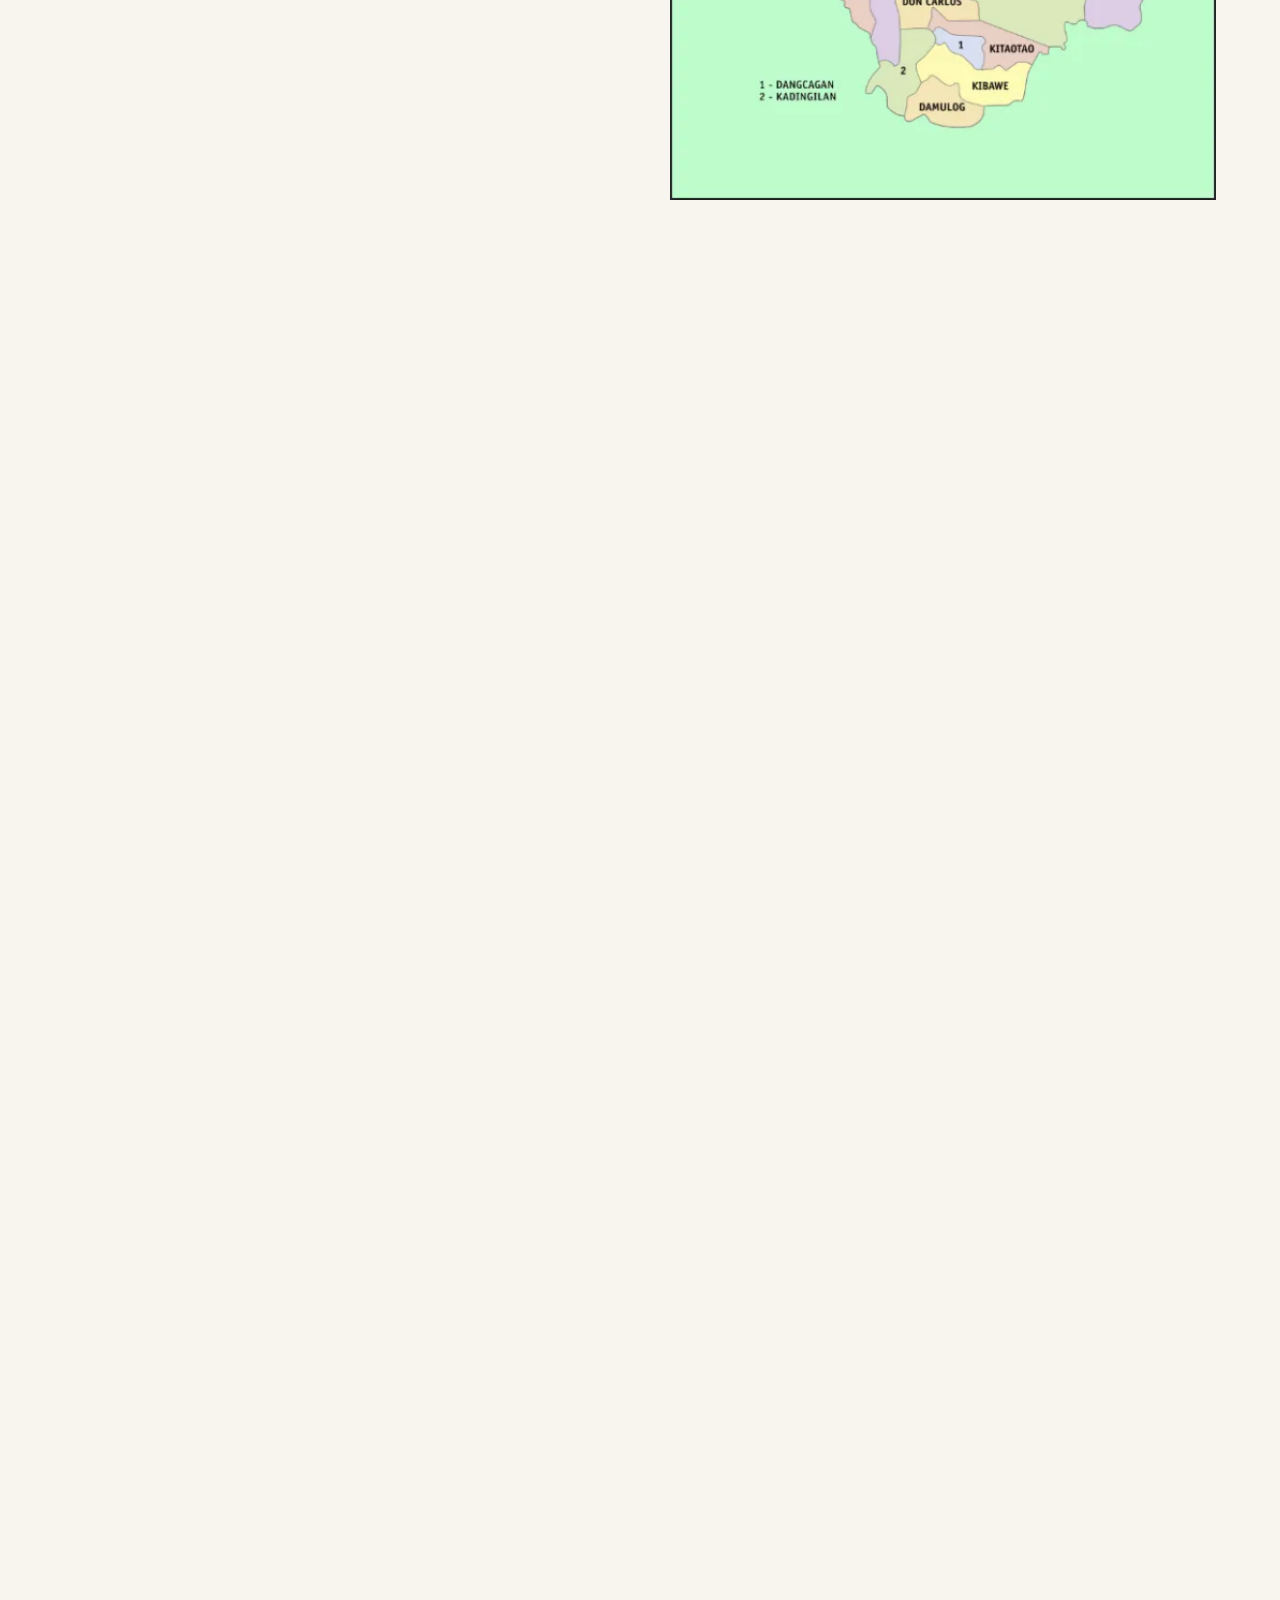
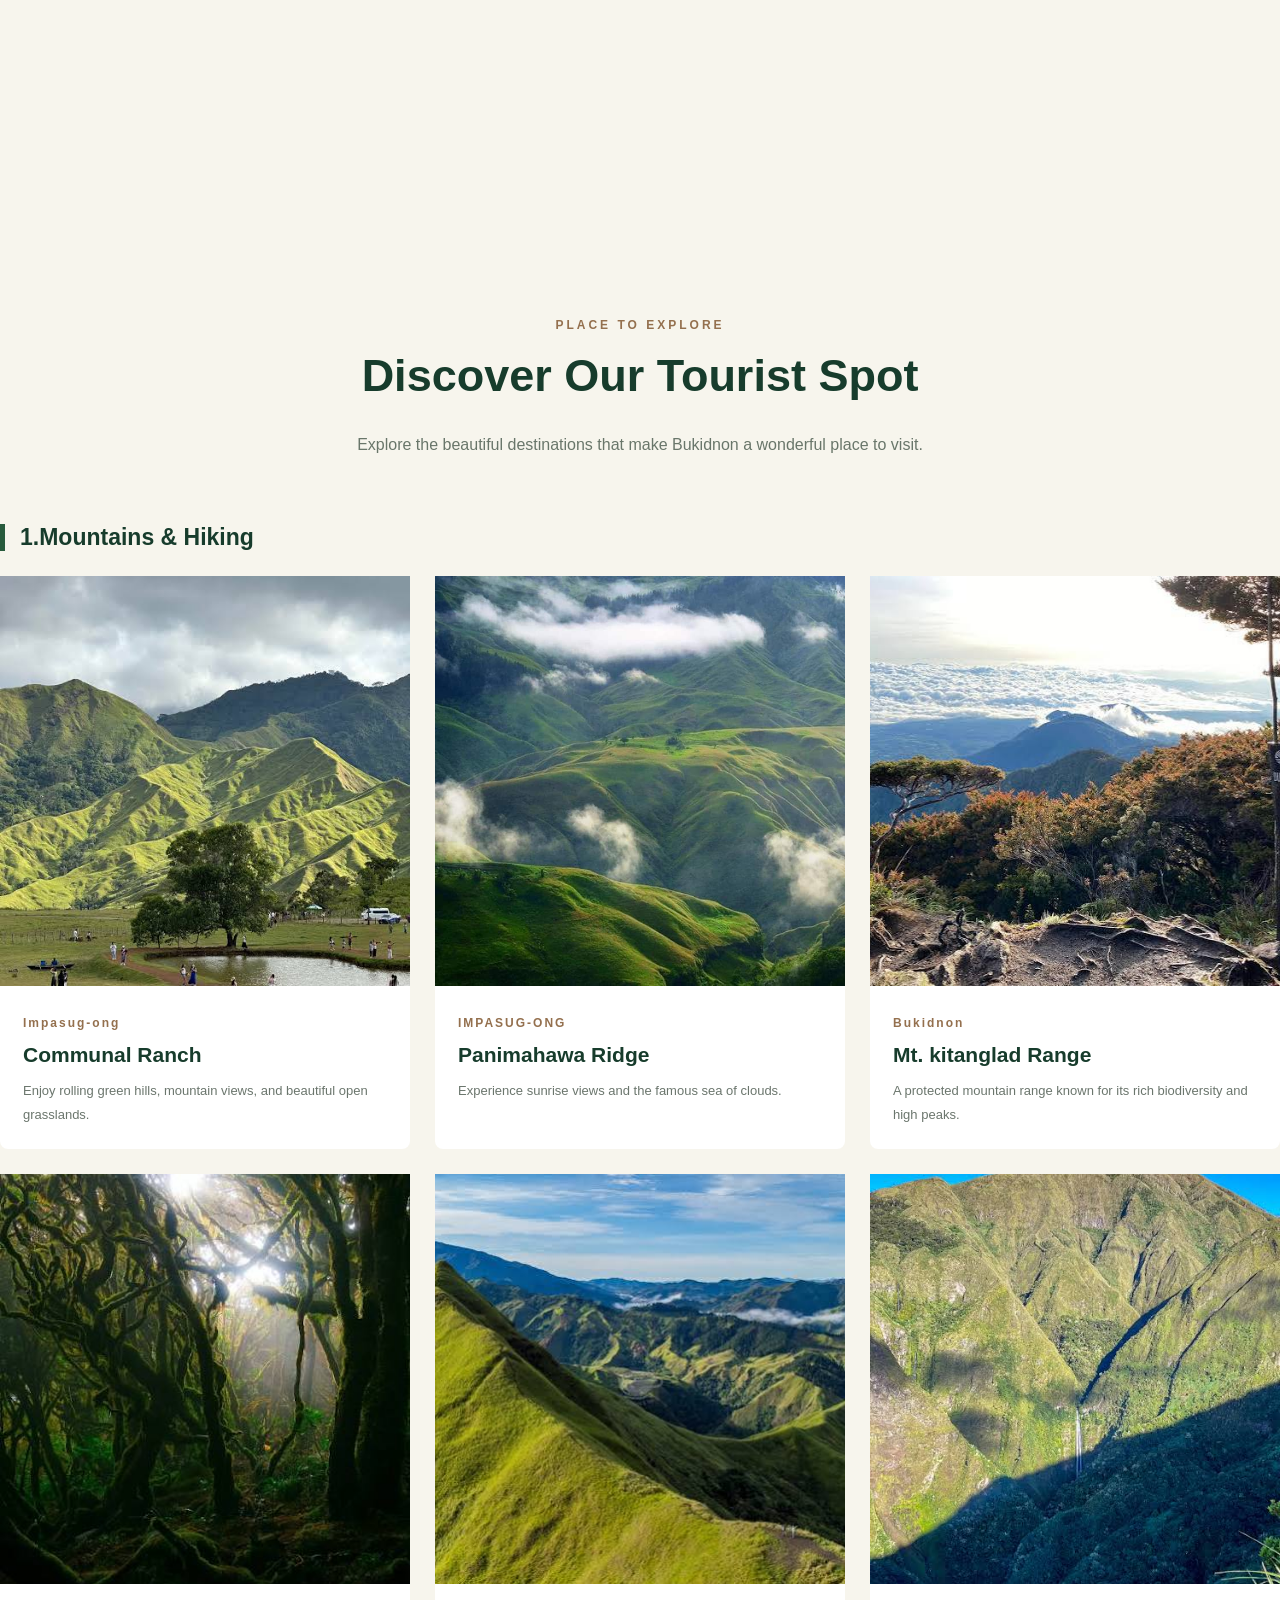
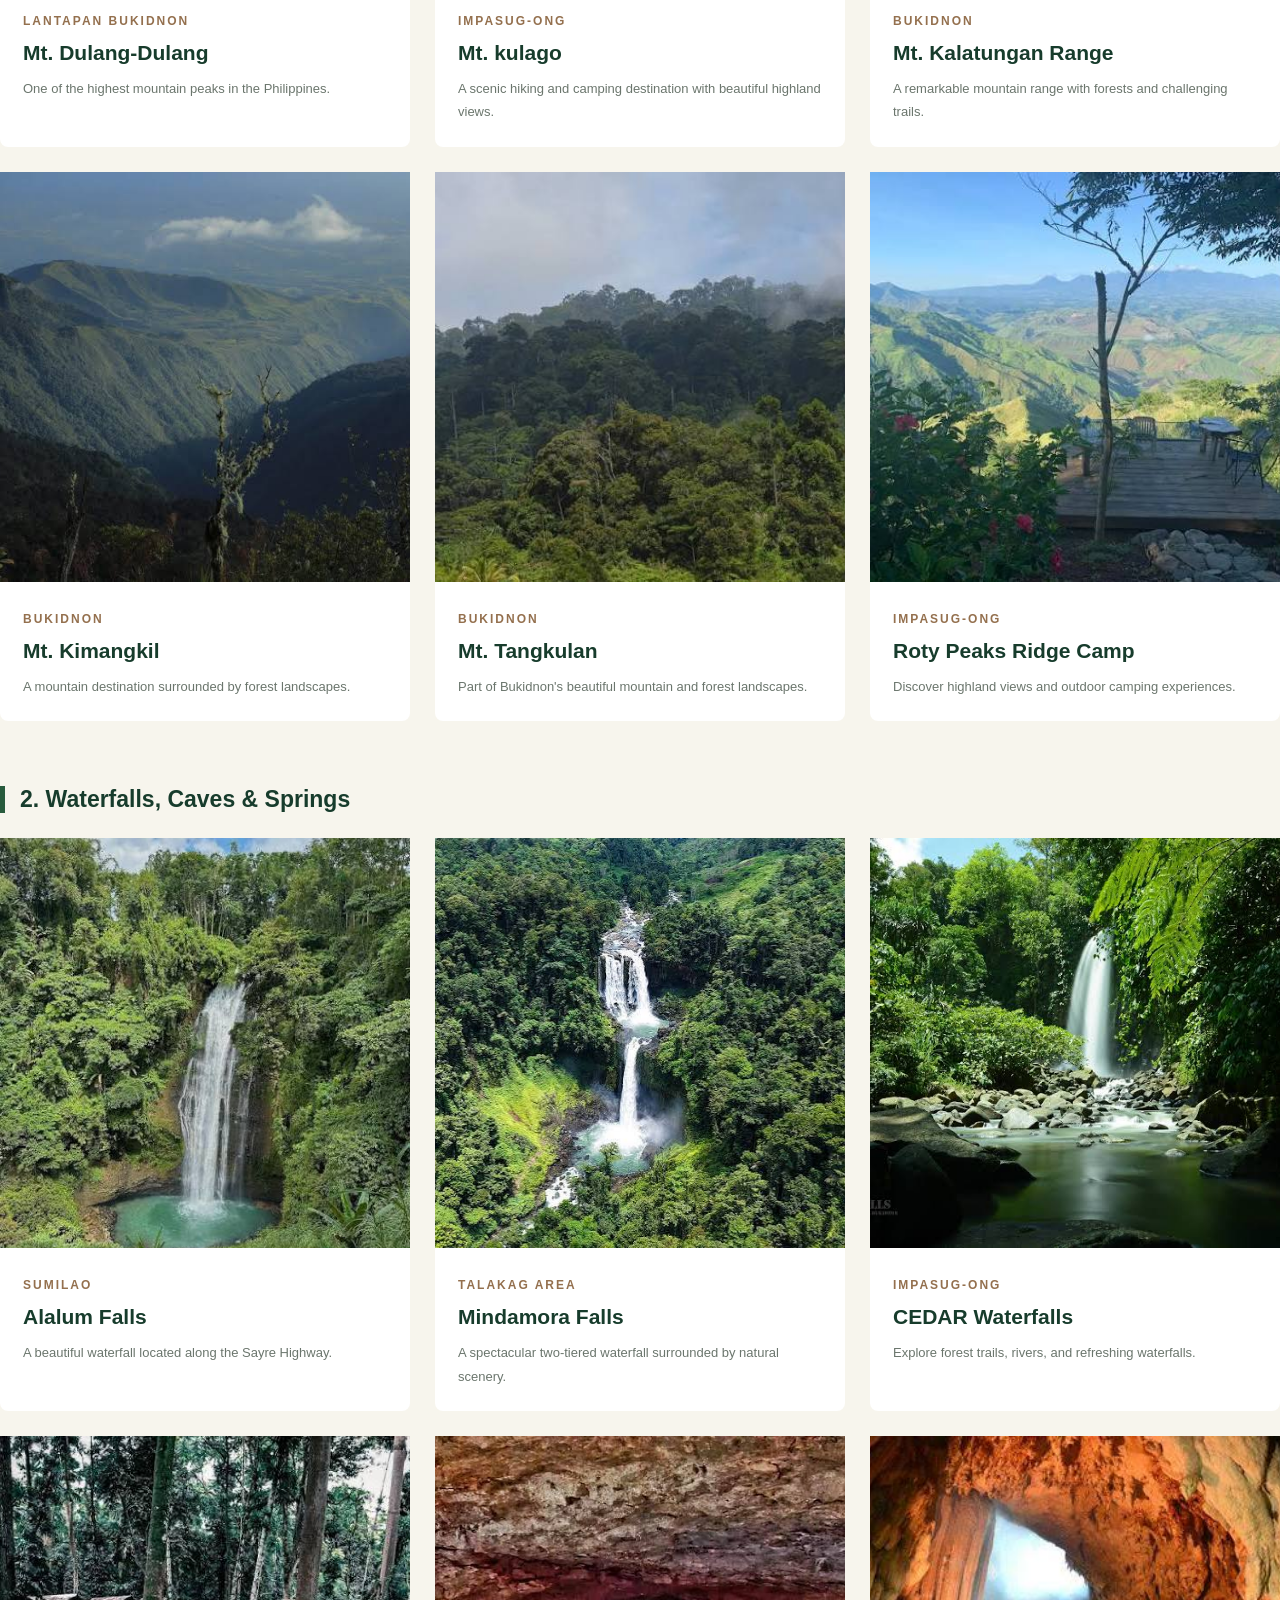
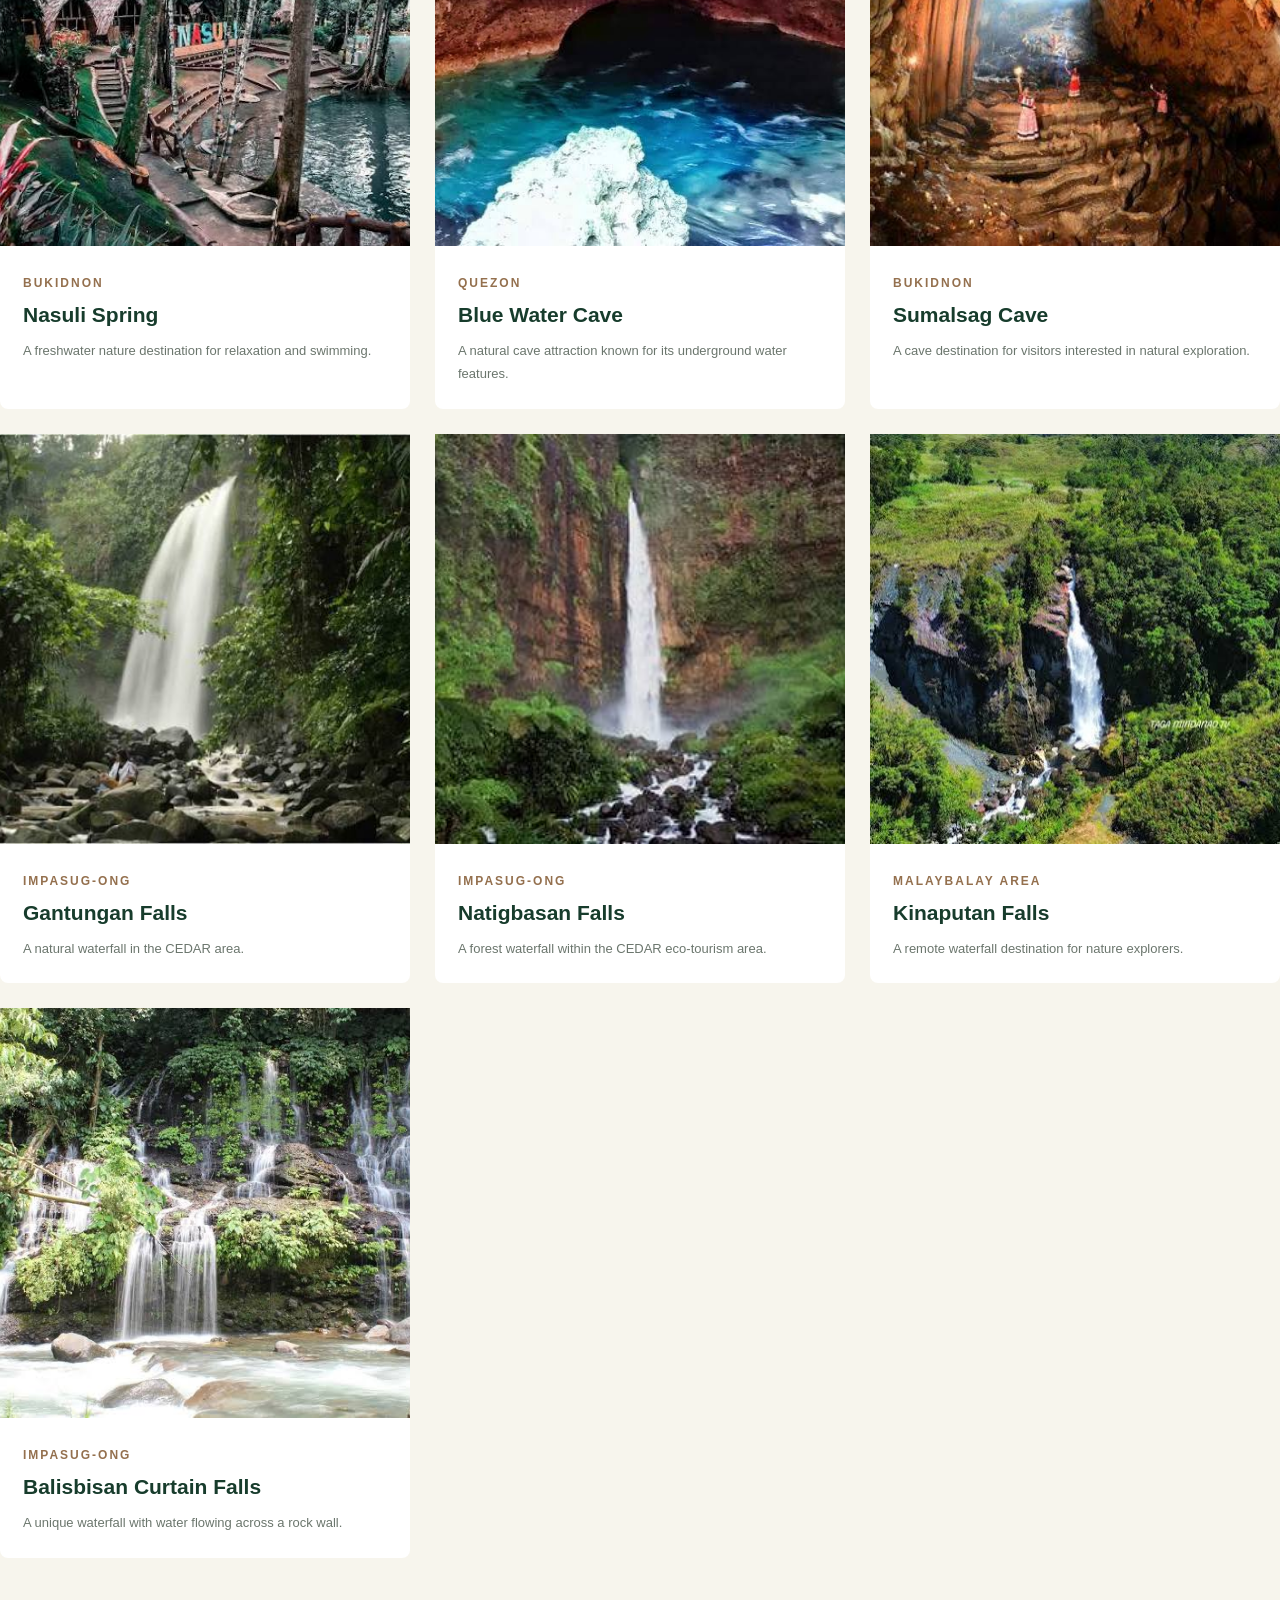
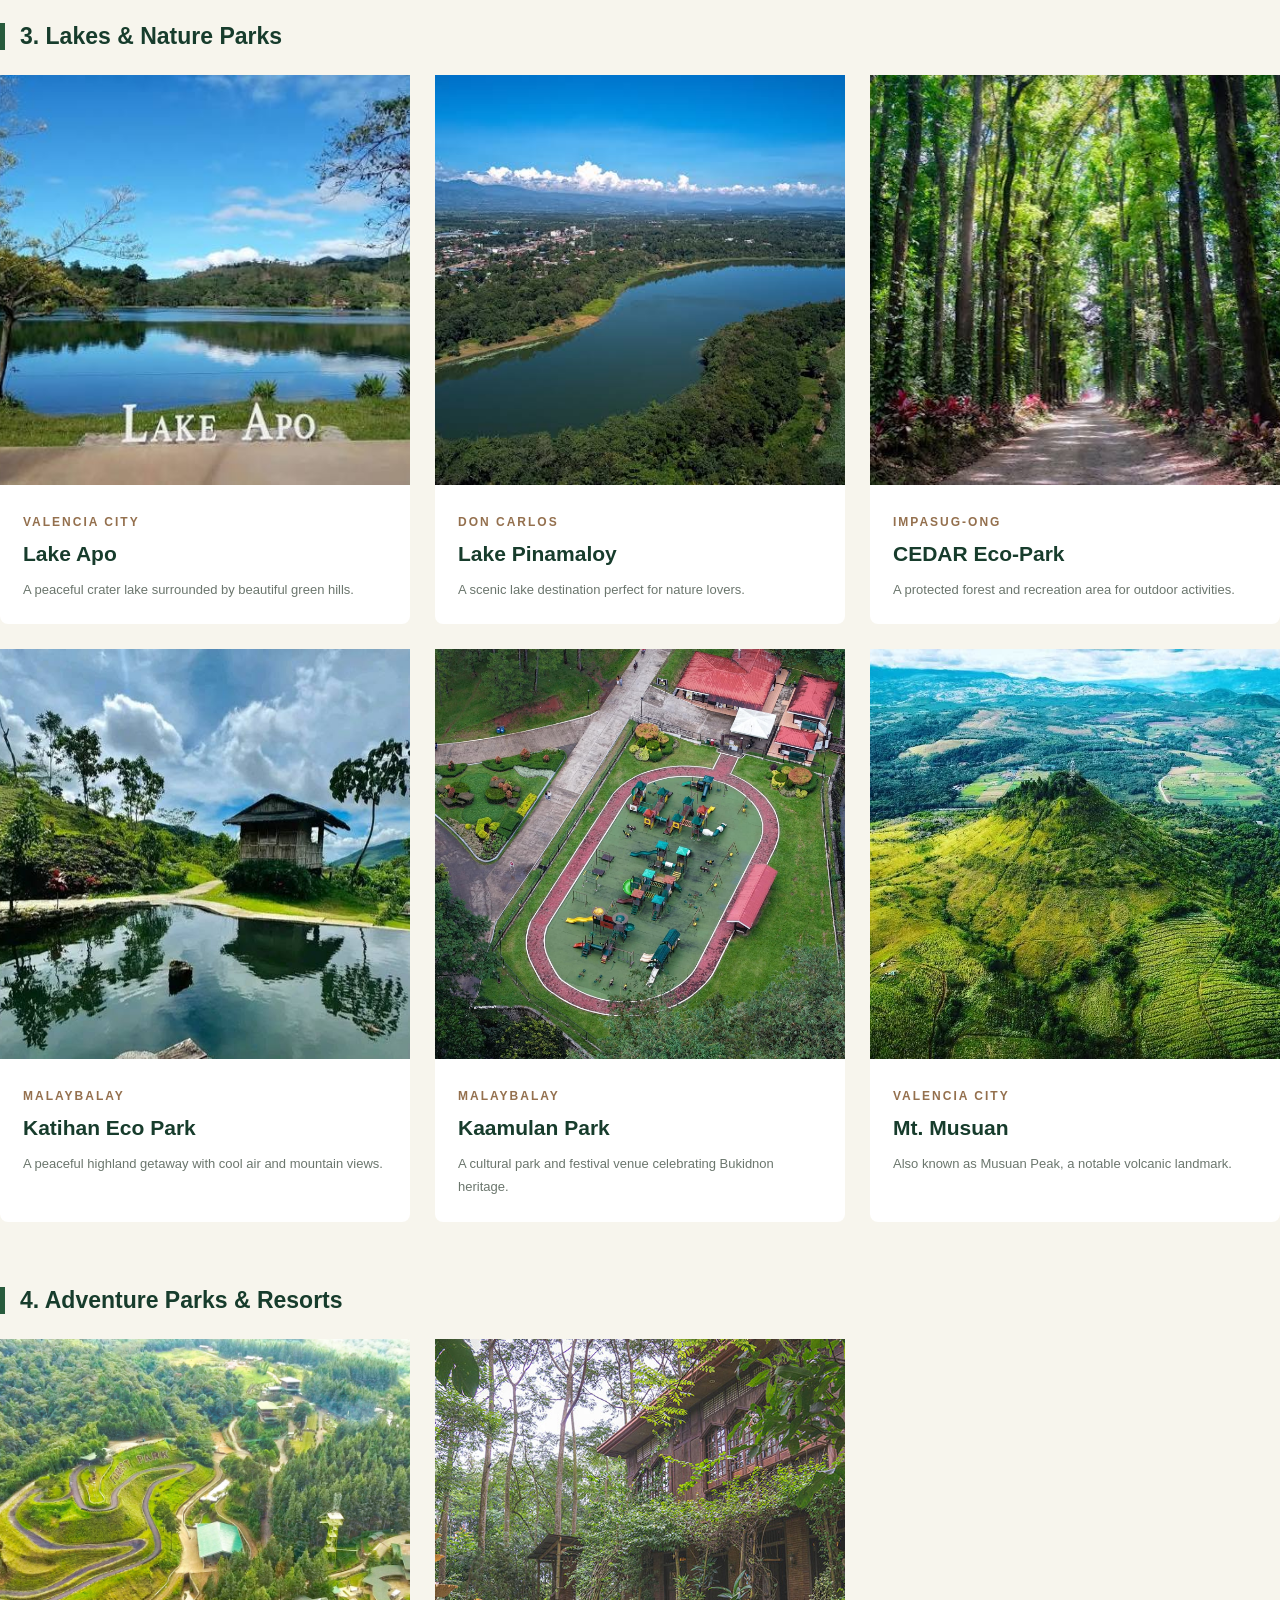
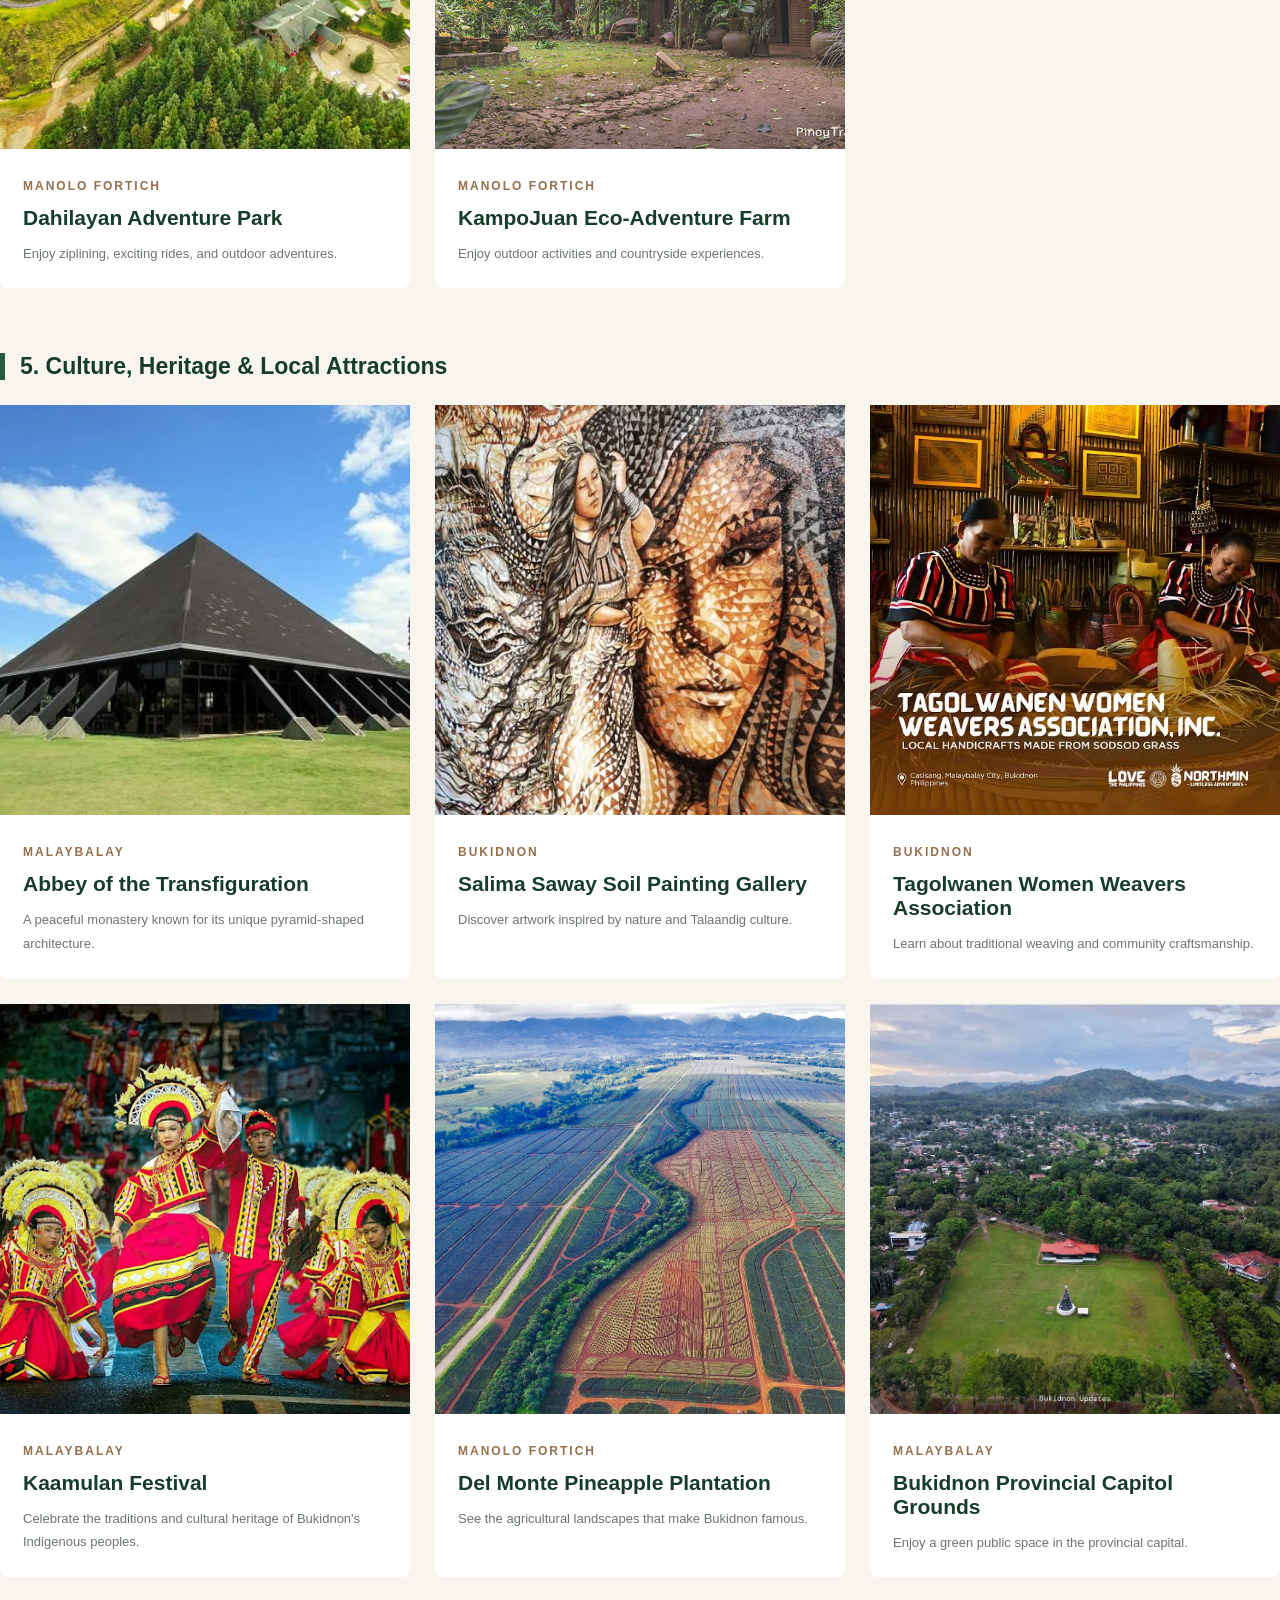
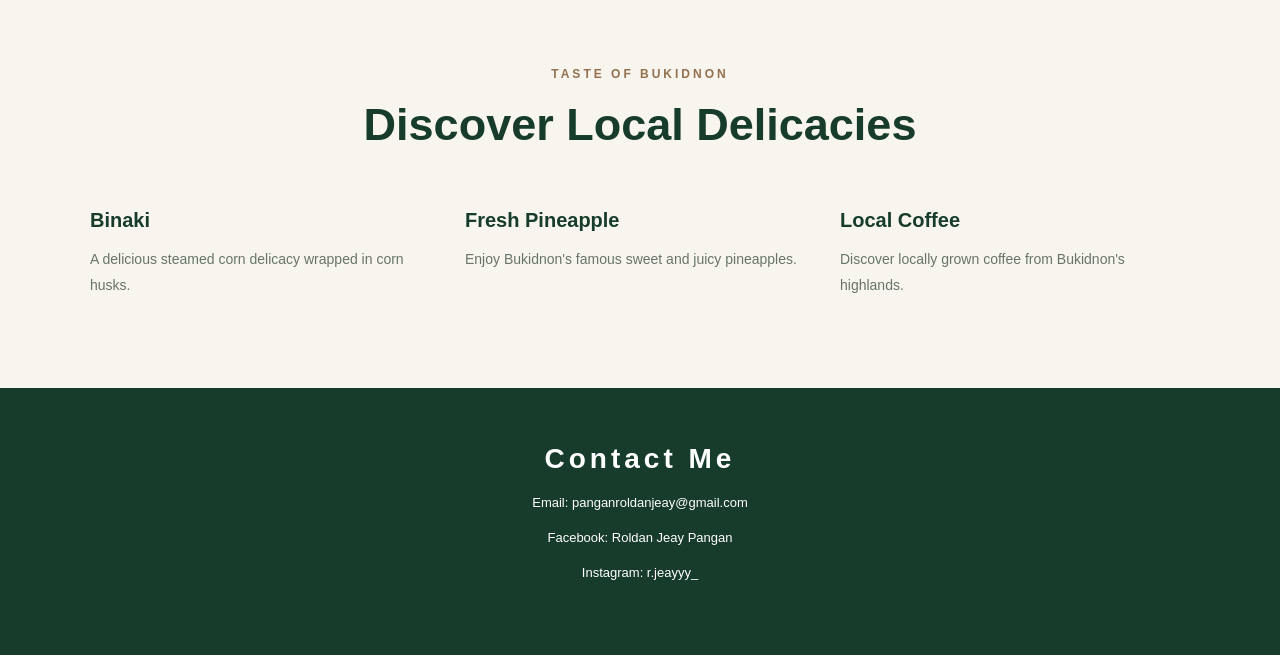
==== commit 9c22623c: "adjust and change the logo" ====
--- a/index.html
+++ b/index.html
@@ -10,14 +10,11 @@
   <body>
     <header>
       <nav class="navbar">
-        <a href="#home" class="logo">
-          <img src="images/logo.png" alt="logo" />
-          <span>LAKAW BUKIDNON</span>
-        </a>
-
+        <a class="logo"><img src="images/logoo.png" alt="logo" /></a>
+        <span>LAKAW BUKIDNON</span>
         <ul class="nav-links">
           <li><a href="#home">Home</a></li>
-          <li><a href="#about">About Us</a></li>
+          <li><a href="#about">About</a></li>
           <li><a href="#adventure">Adventure</a></li>
           <li><a href="#culture">Culture</a></li>
           <li><a href="#food">Delicacies</a></li>
--- a/css/style.css
+++ b/css/style.css
@@ -33,21 +33,17 @@
   display: flex;
   justify-content: space-between;
   align-items: center;
-  padding: 10px 5%;
+  padding-right: 100px;
   background-color: #123b25;
-  max-width: 1500px;
-  min-height: 40px;
 }
 
 .logo img {
-  width: 95px;
-  height: 80px;
-  object-fit: contain;
+  width: 120px;
+  height: 100px;
 }
 
 .nav-links {
   display: flex;
-  list-style: none;
   gap: 30px;
 }
 
@@ -56,23 +52,14 @@
   text-decoration: none;
   font-weight: bold;
   font-size: 20px;
-  transition: 0.3s;
-}
-
+}
 .nav-links a:hover {
   color: #f4c542;
 }
 
-.logo {
-  color: white;
-  font-size: 23px;
-  font-weight: bold;
-  text-decoration: none;
-  letter-spacing: 2px;
-}
-
-.logo span {
-  color: var(--light-green);
+.navbar span {
+  color: white;
+  padding-right: 560px;
 }
 
 /**/
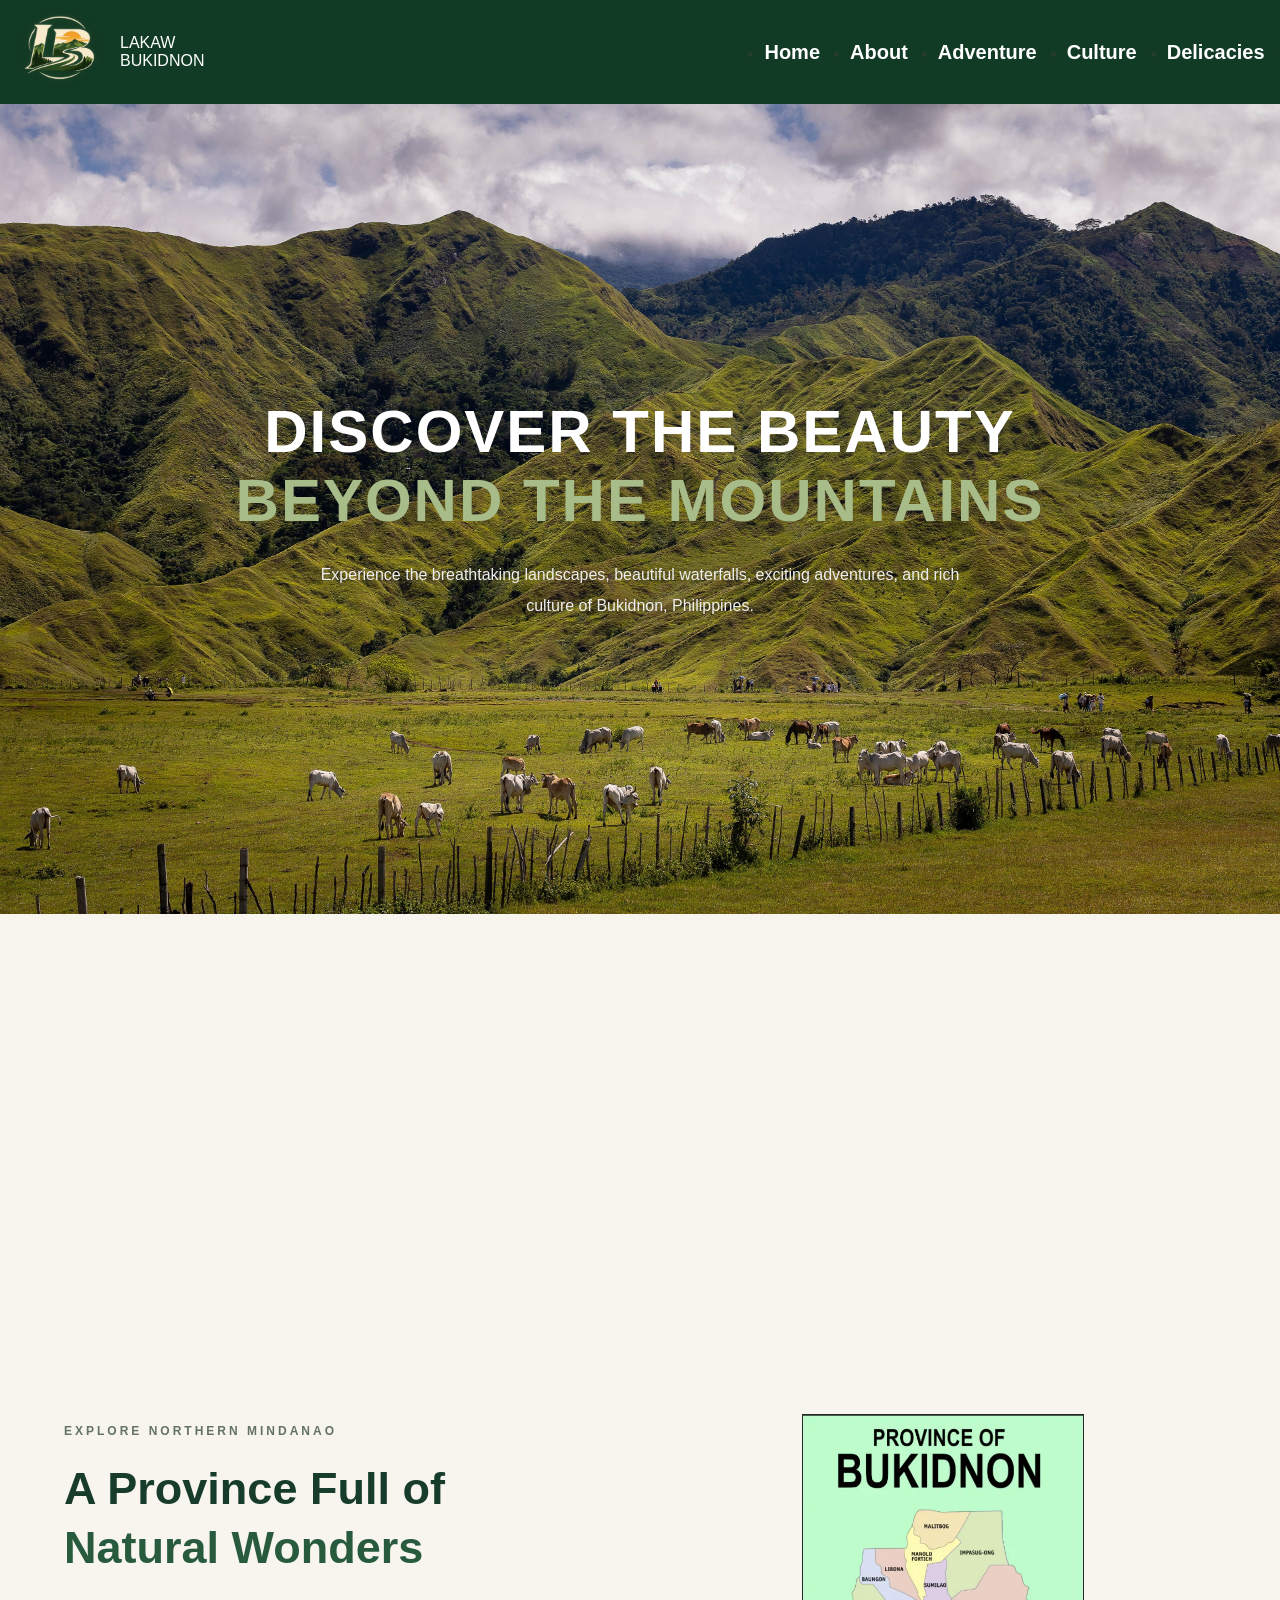
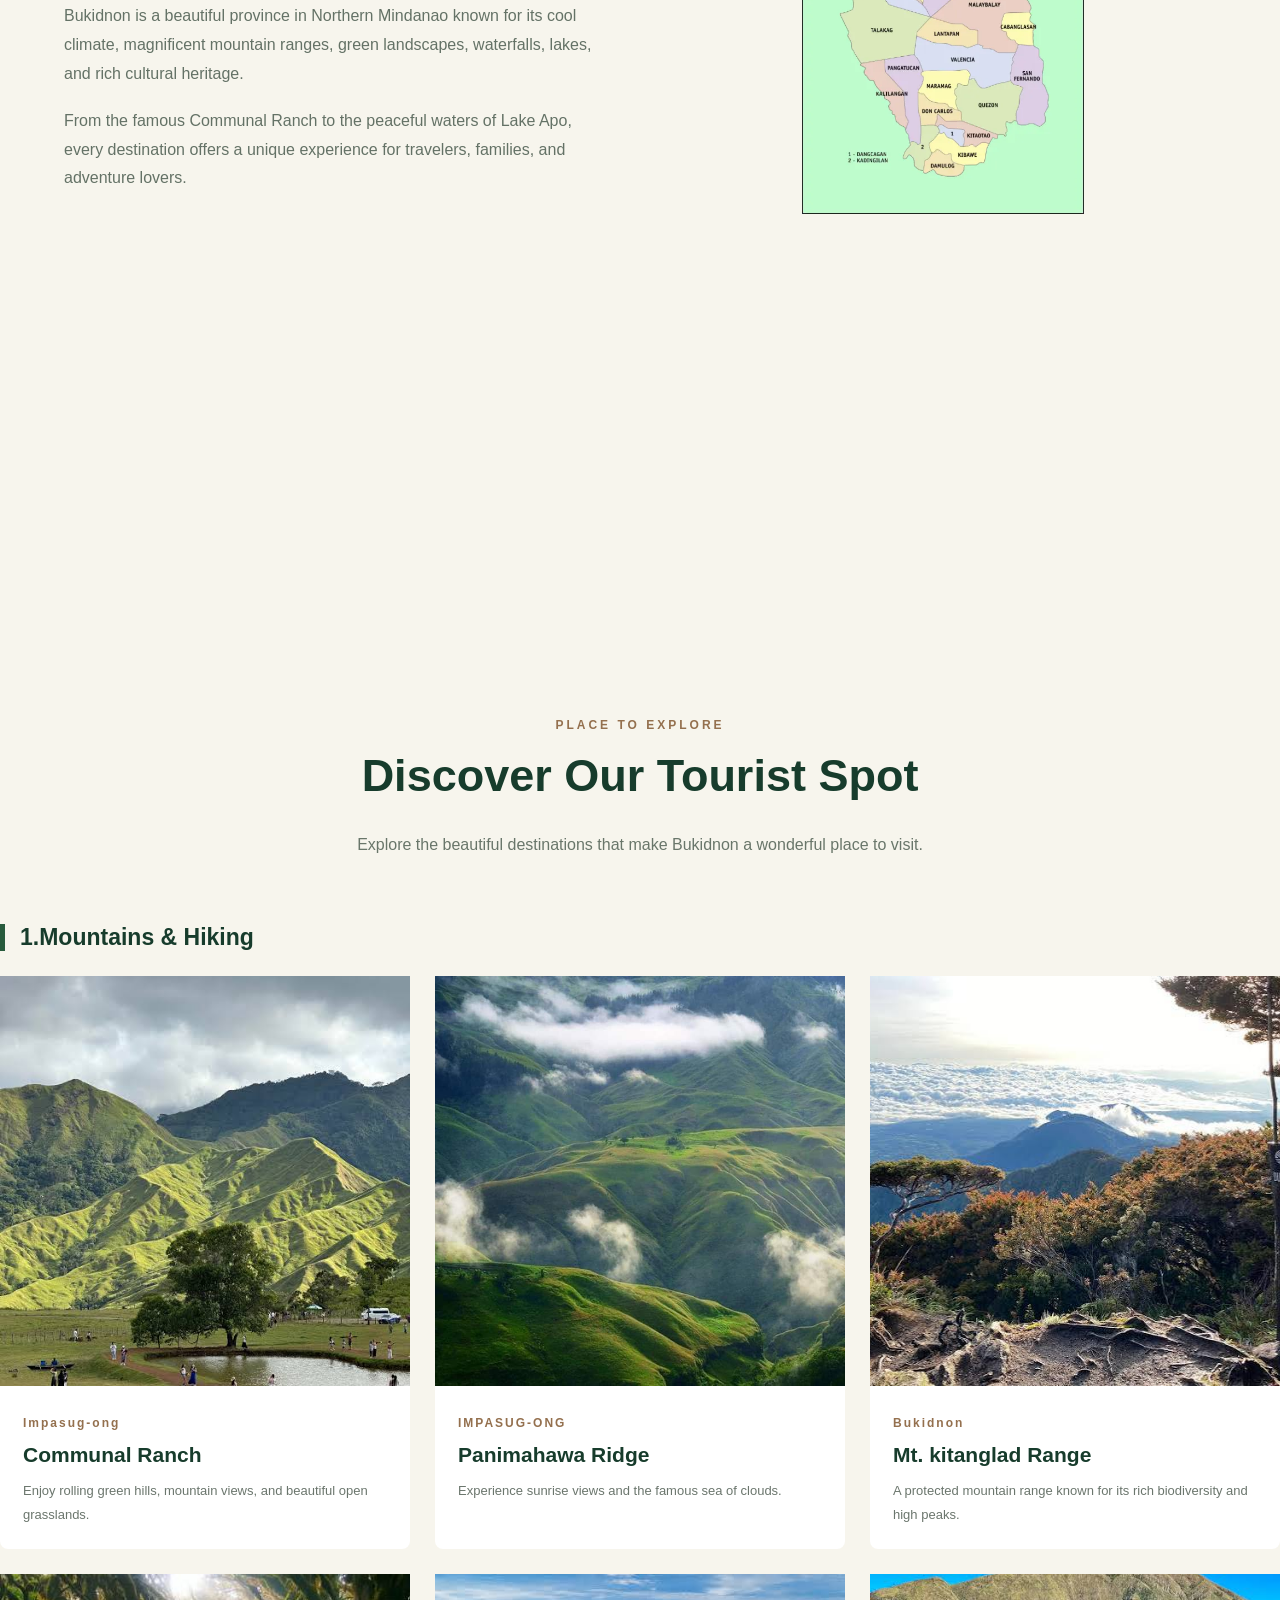
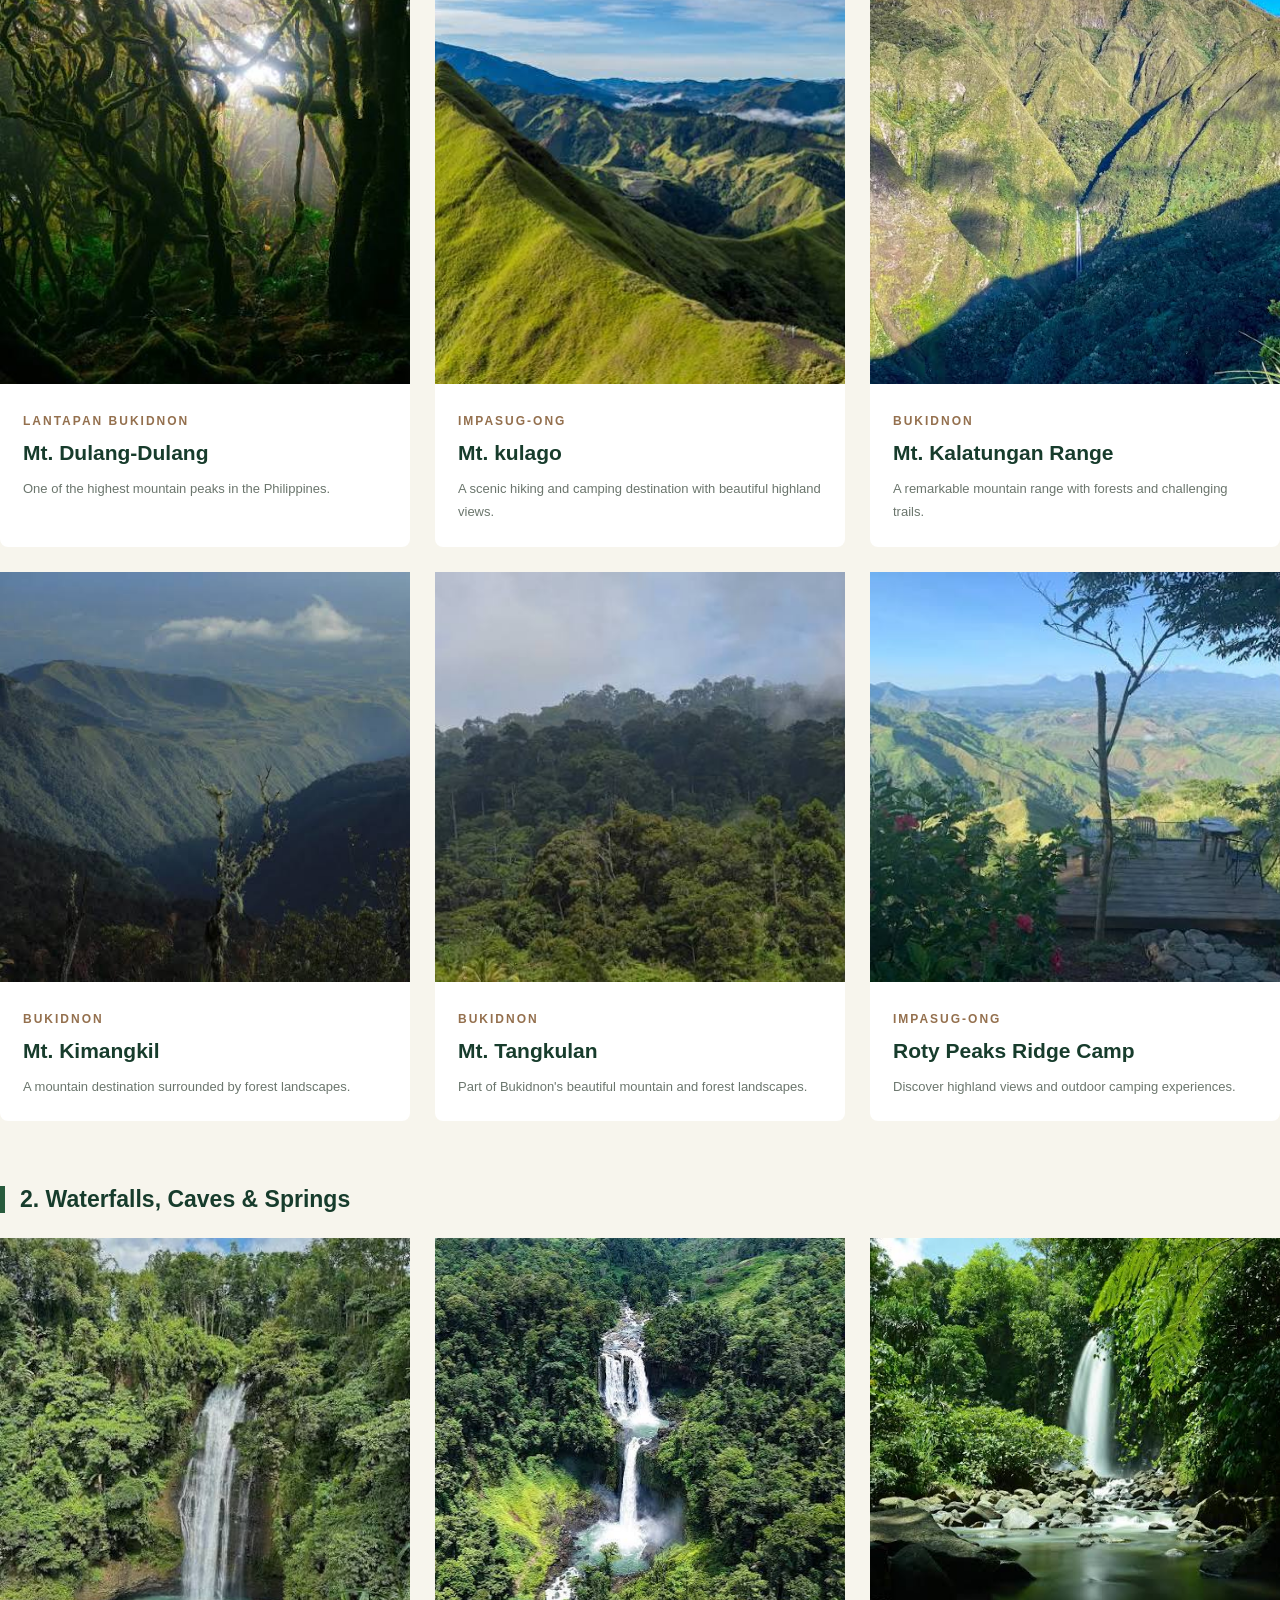
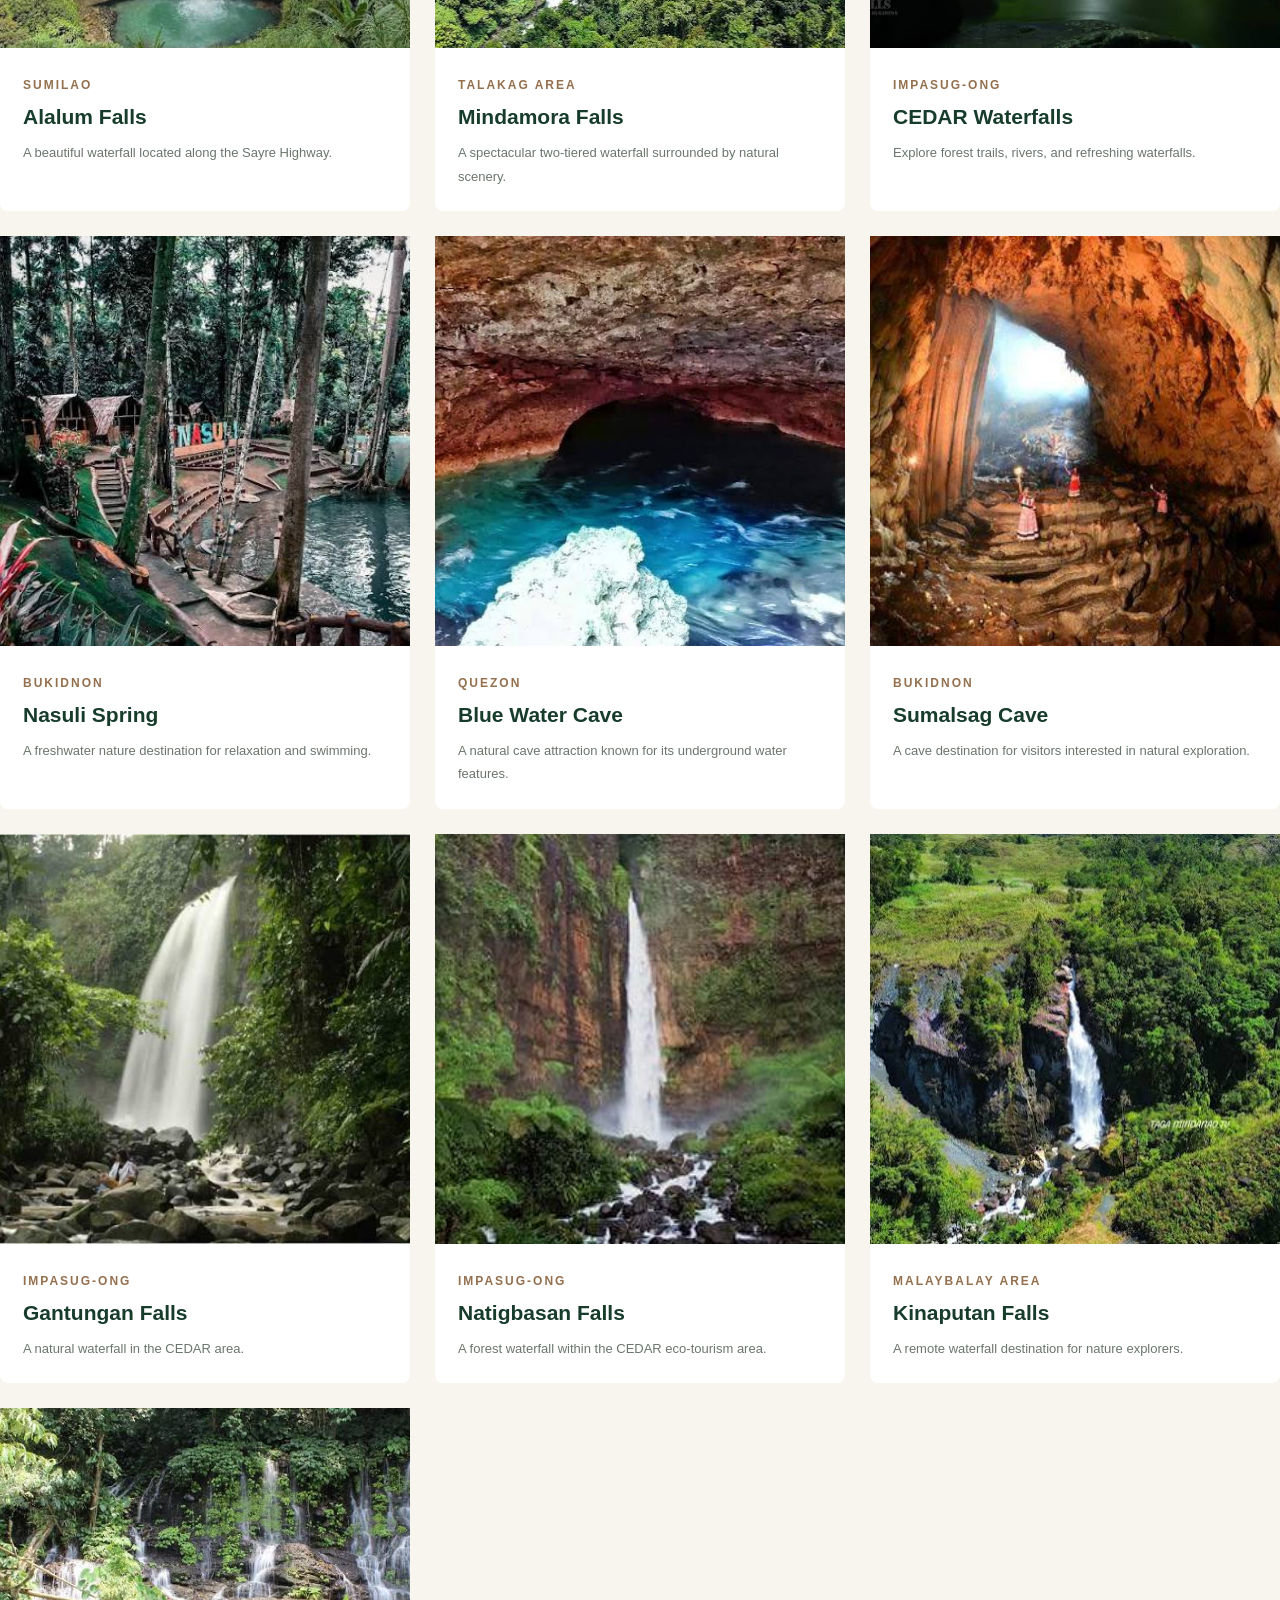
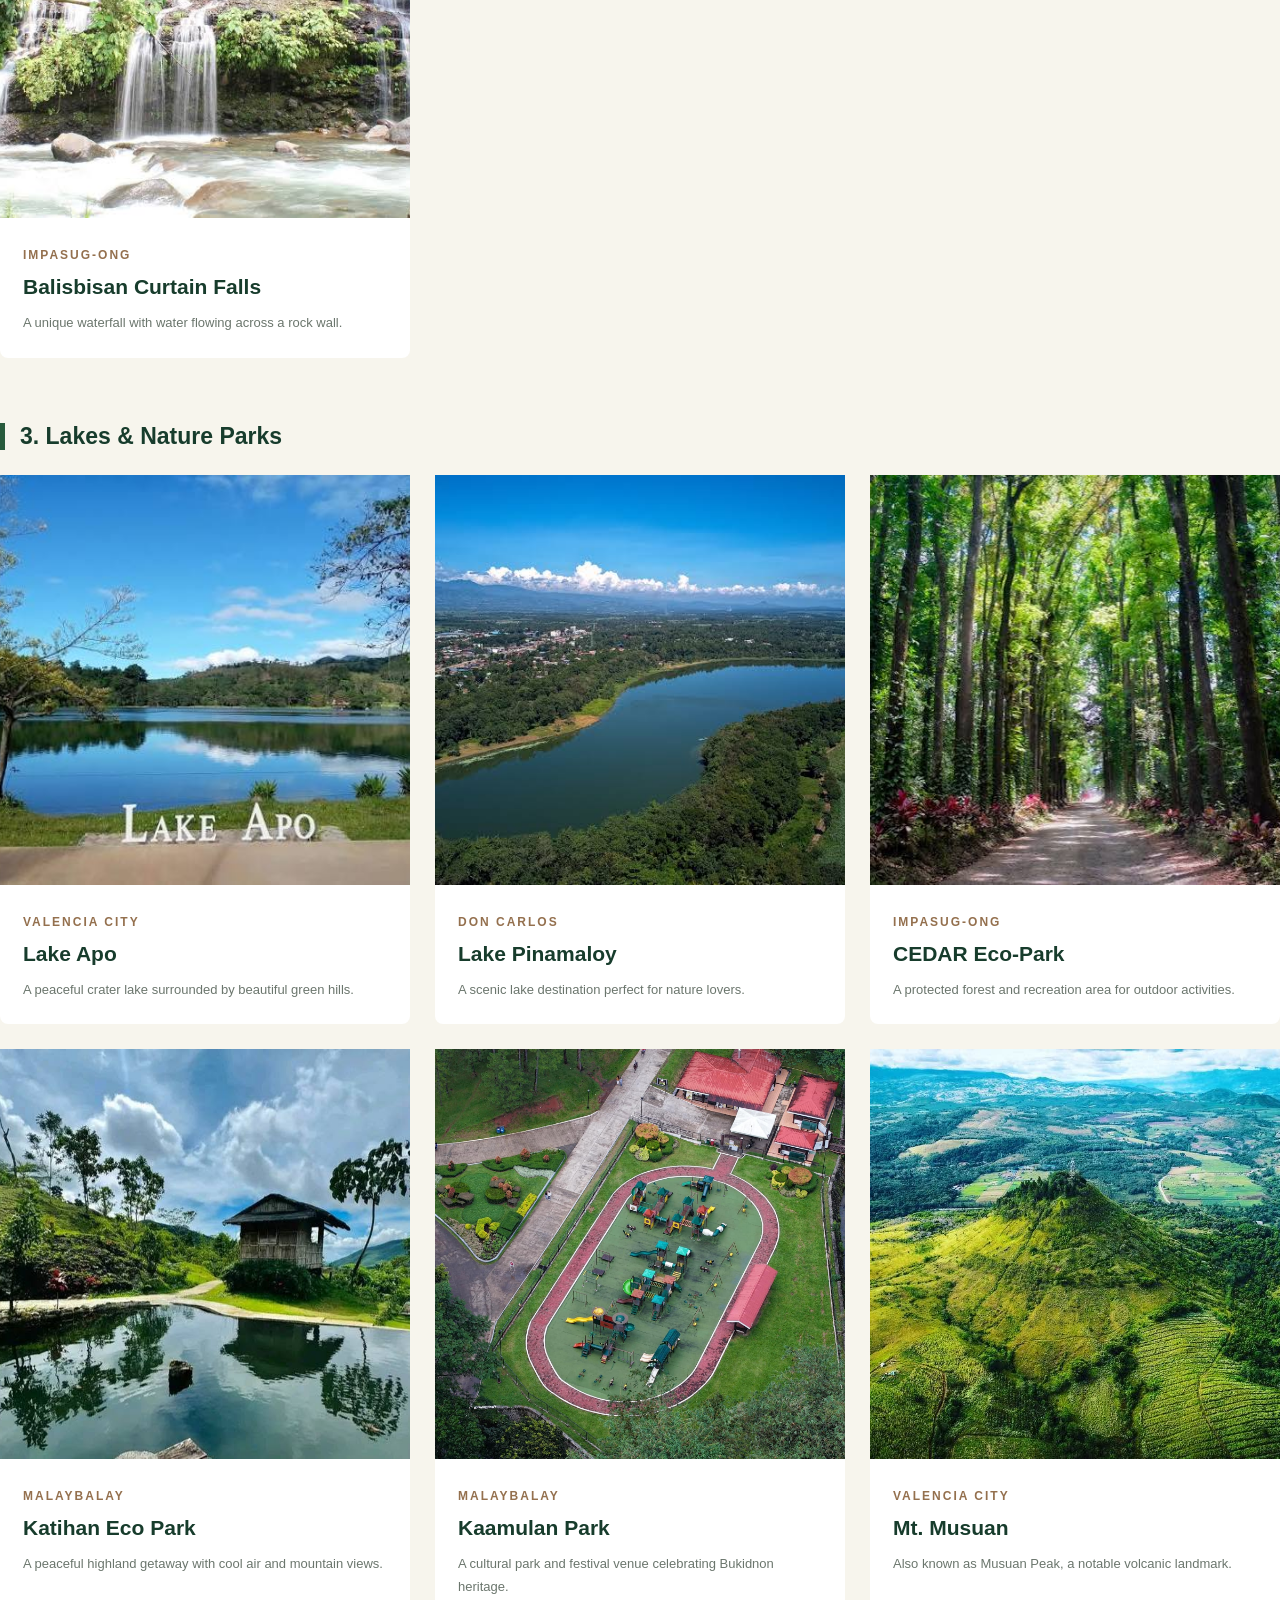
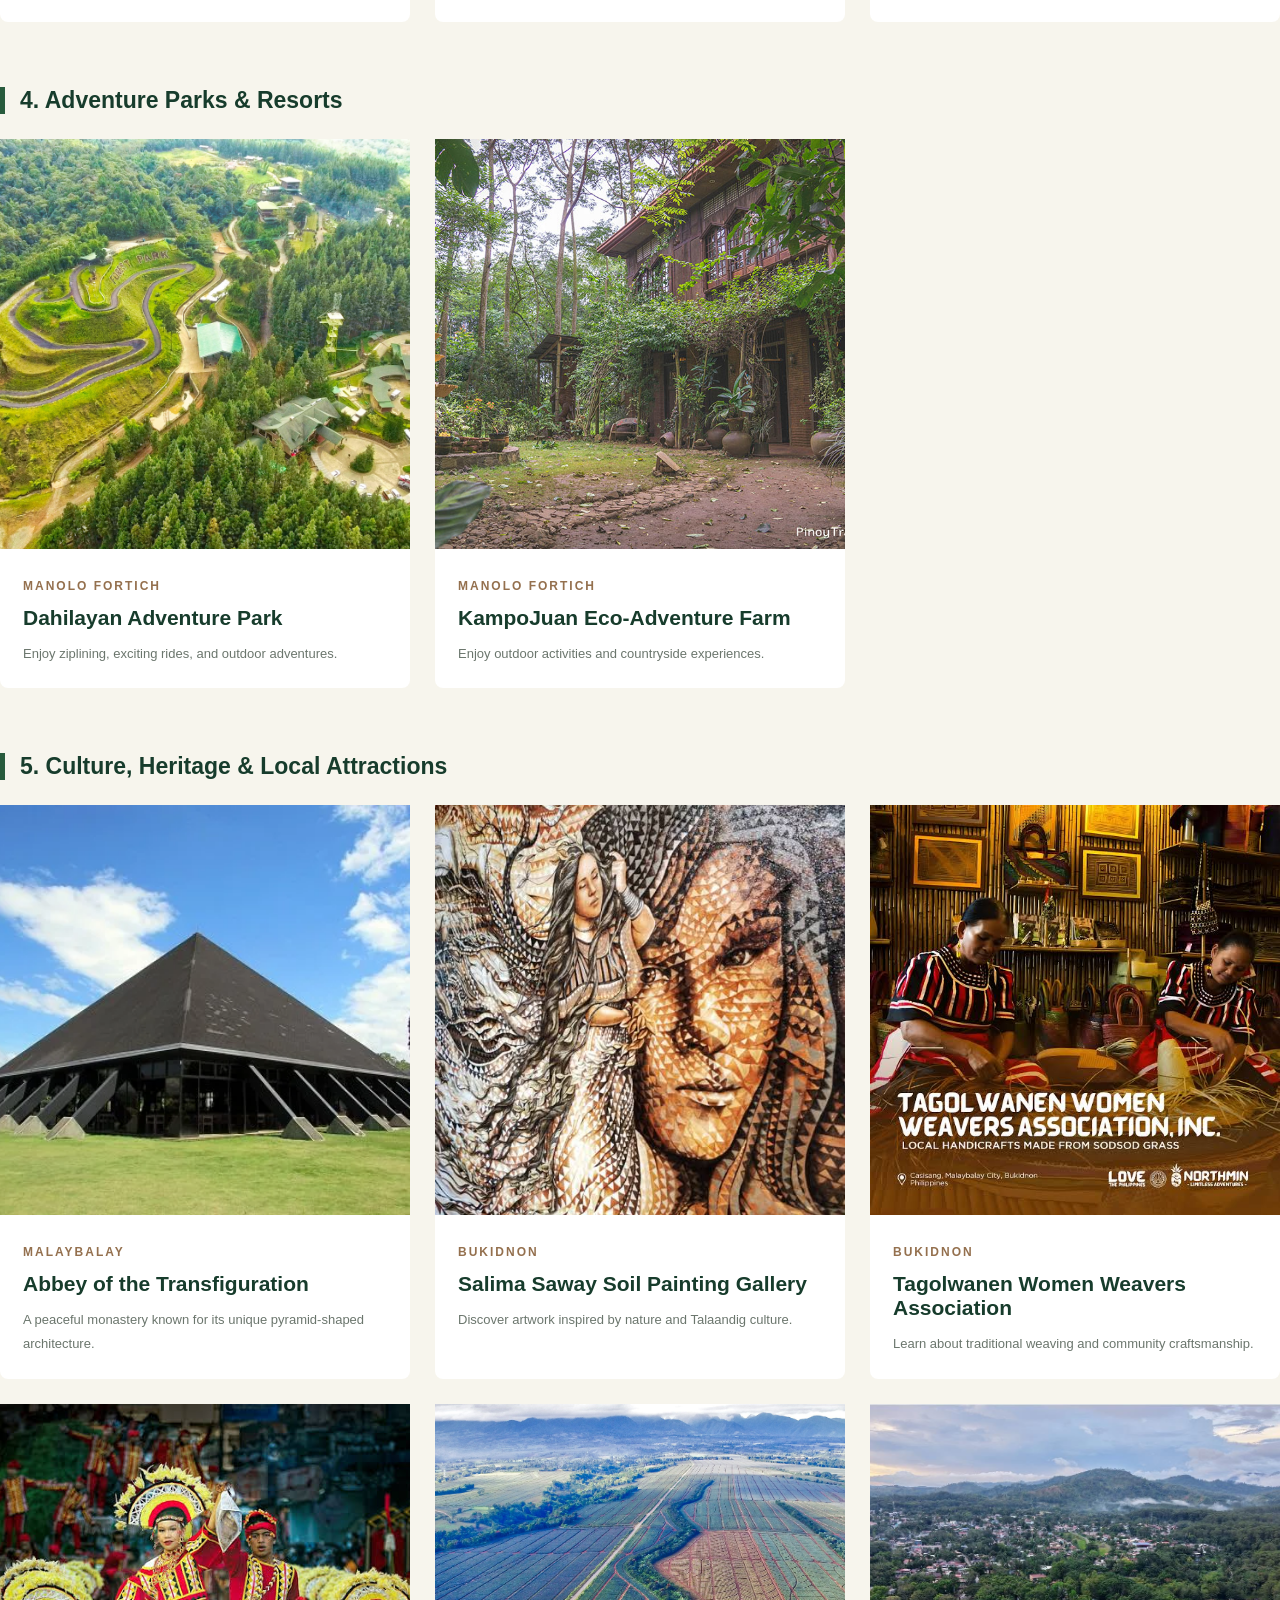
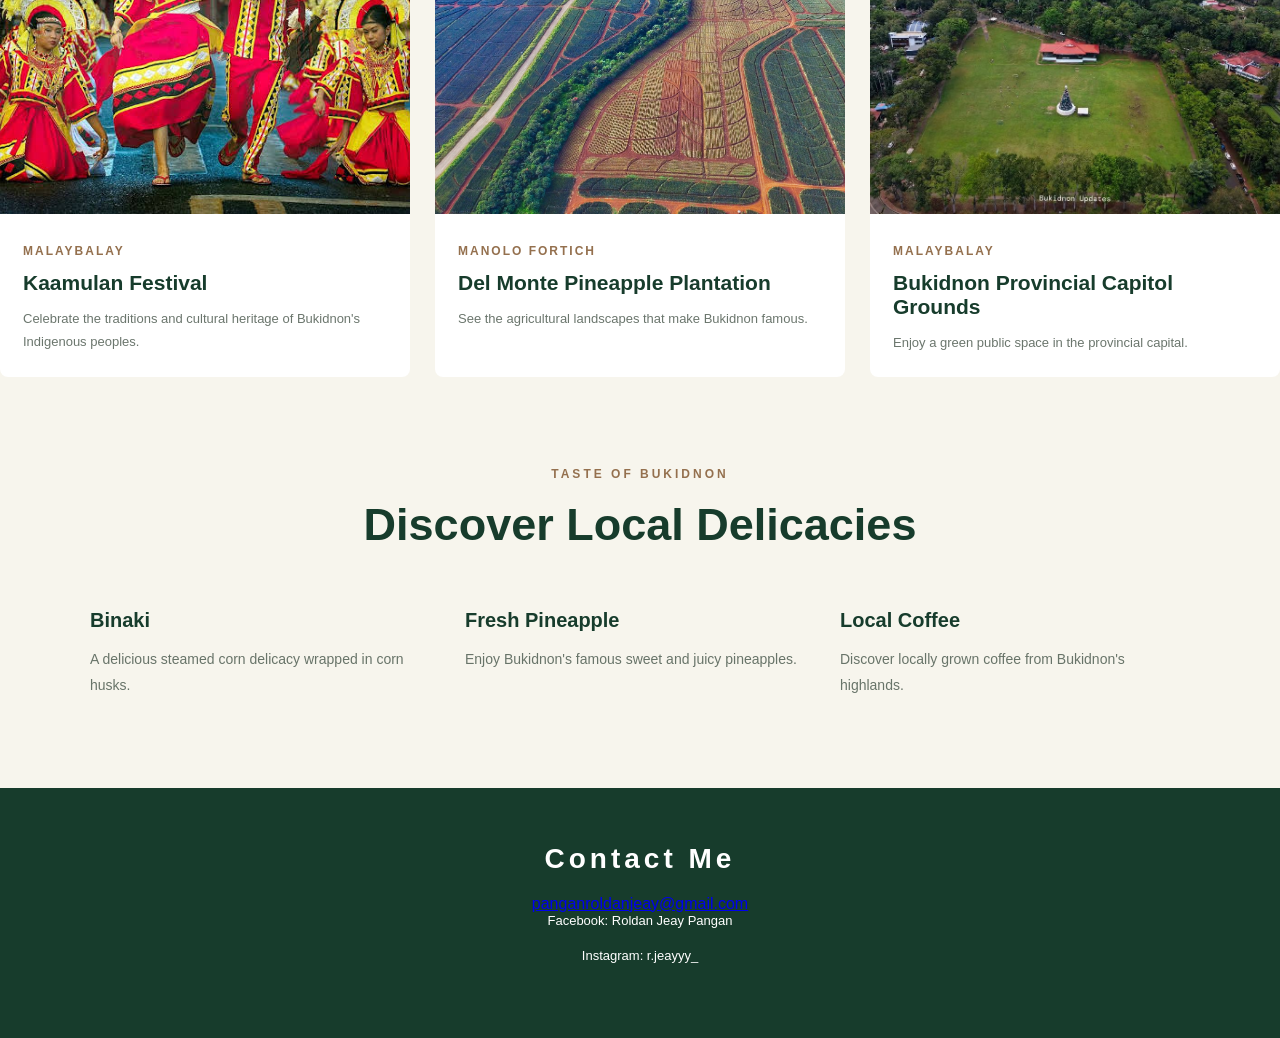
==== commit 77ff106f: "homepage adjustment" ====
--- a/index.html
+++ b/index.html
@@ -460,7 +460,7 @@
 
     <footer id="contact">
       <h2>Contact Me</h2>
-      <p>Email: panganroldanjeay@gmail.com</p>
+      <a href="panganroldanjeay@gmail.com">panganroldanjeay@gmail.com</a>
       <p>Facebook: Roldan Jeay Pangan</p>
       <p>Instagram: r.jeayyy_</p>
     </footer>
--- a/css/style.css
+++ b/css/style.css
@@ -31,7 +31,6 @@
   width: 90;
   margin: auto;
   display: flex;
-  justify-content: space-between;
   align-items: center;
   padding-right: 100px;
   background-color: #123b25;
@@ -68,29 +67,25 @@
   min-height: 650px;
   height: 90vh;
 
-  background:
-    linear-gradient(rgba(10, 35, 24, 0.55), rgba(10, 35, 24, 0.68)),
-    url(../images/background\ image.jpg);
+  background: url(../images/background\ image.jpg);
 
   background-size: cover;
   background-position: center;
-  background-repeat: no-repeat;
 
   display: flex;
   align-items: center;
   justify-content: center;
-  position: relative;
   text-align: center;
   color: white;
 }
 
 .hero-content {
   width: 90%;
-  max-width: 900px;
+  max-width: 90 0px;
 }
 
 .hero h1 {
-  font-size: clamp(30px, 6vw, 75px);
+  font-size: 60px;
   line-height: 1.15;
   letter-spacing: 2px;
   margin-bottom: 25px;
@@ -115,12 +110,13 @@
   width: 90%;
   max-width: 1200px;
   margin: auto;
-  padding: 100px 0;
 
   display: grid;
   grid-template-columns: 1fr 1fr;
   gap: 60px;
   align-items: center;
+  padding-top: 500px;
+  padding-bottom: 500px;
 }
 
 .section-label {
@@ -151,7 +147,7 @@
 
 .intro-image img {
   width: 100%;
-  height: 4000px;
+  height: 400px;
   object-fit: contain;
   border-radius: 8px;
 }
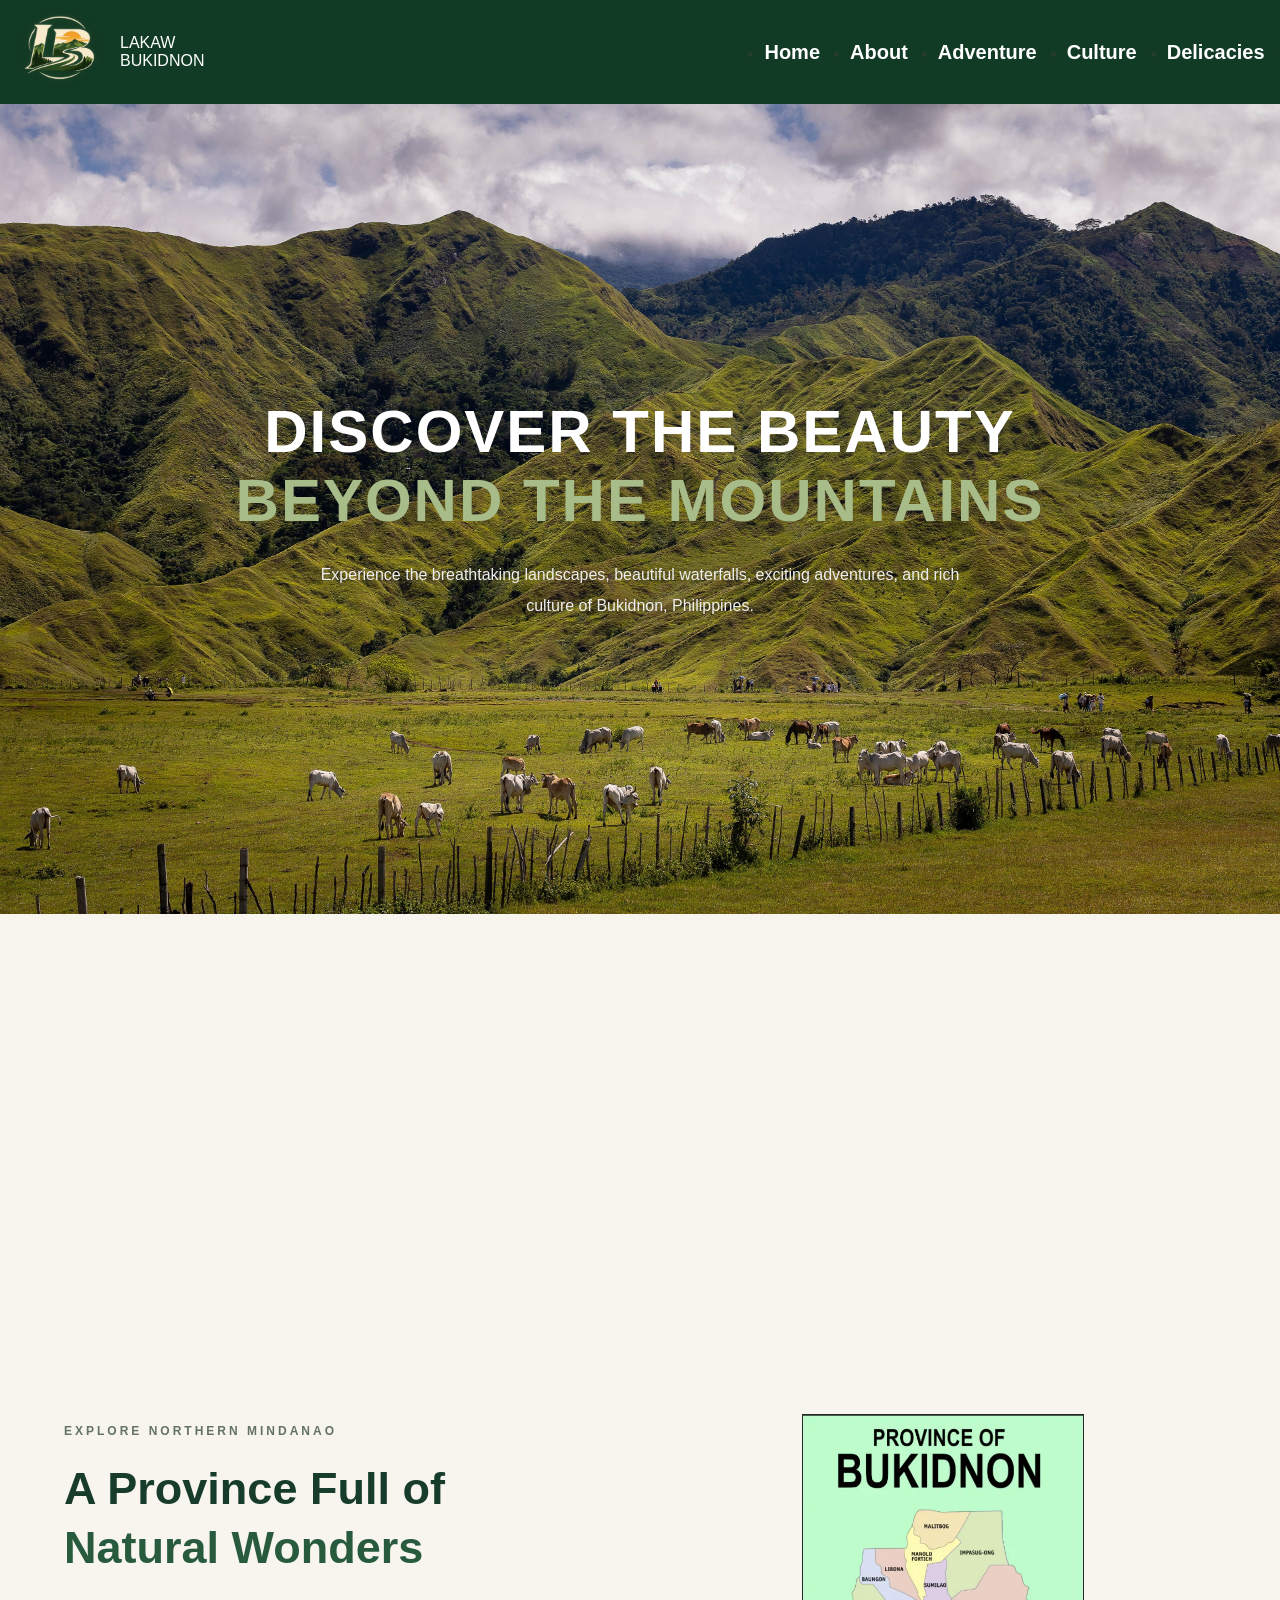
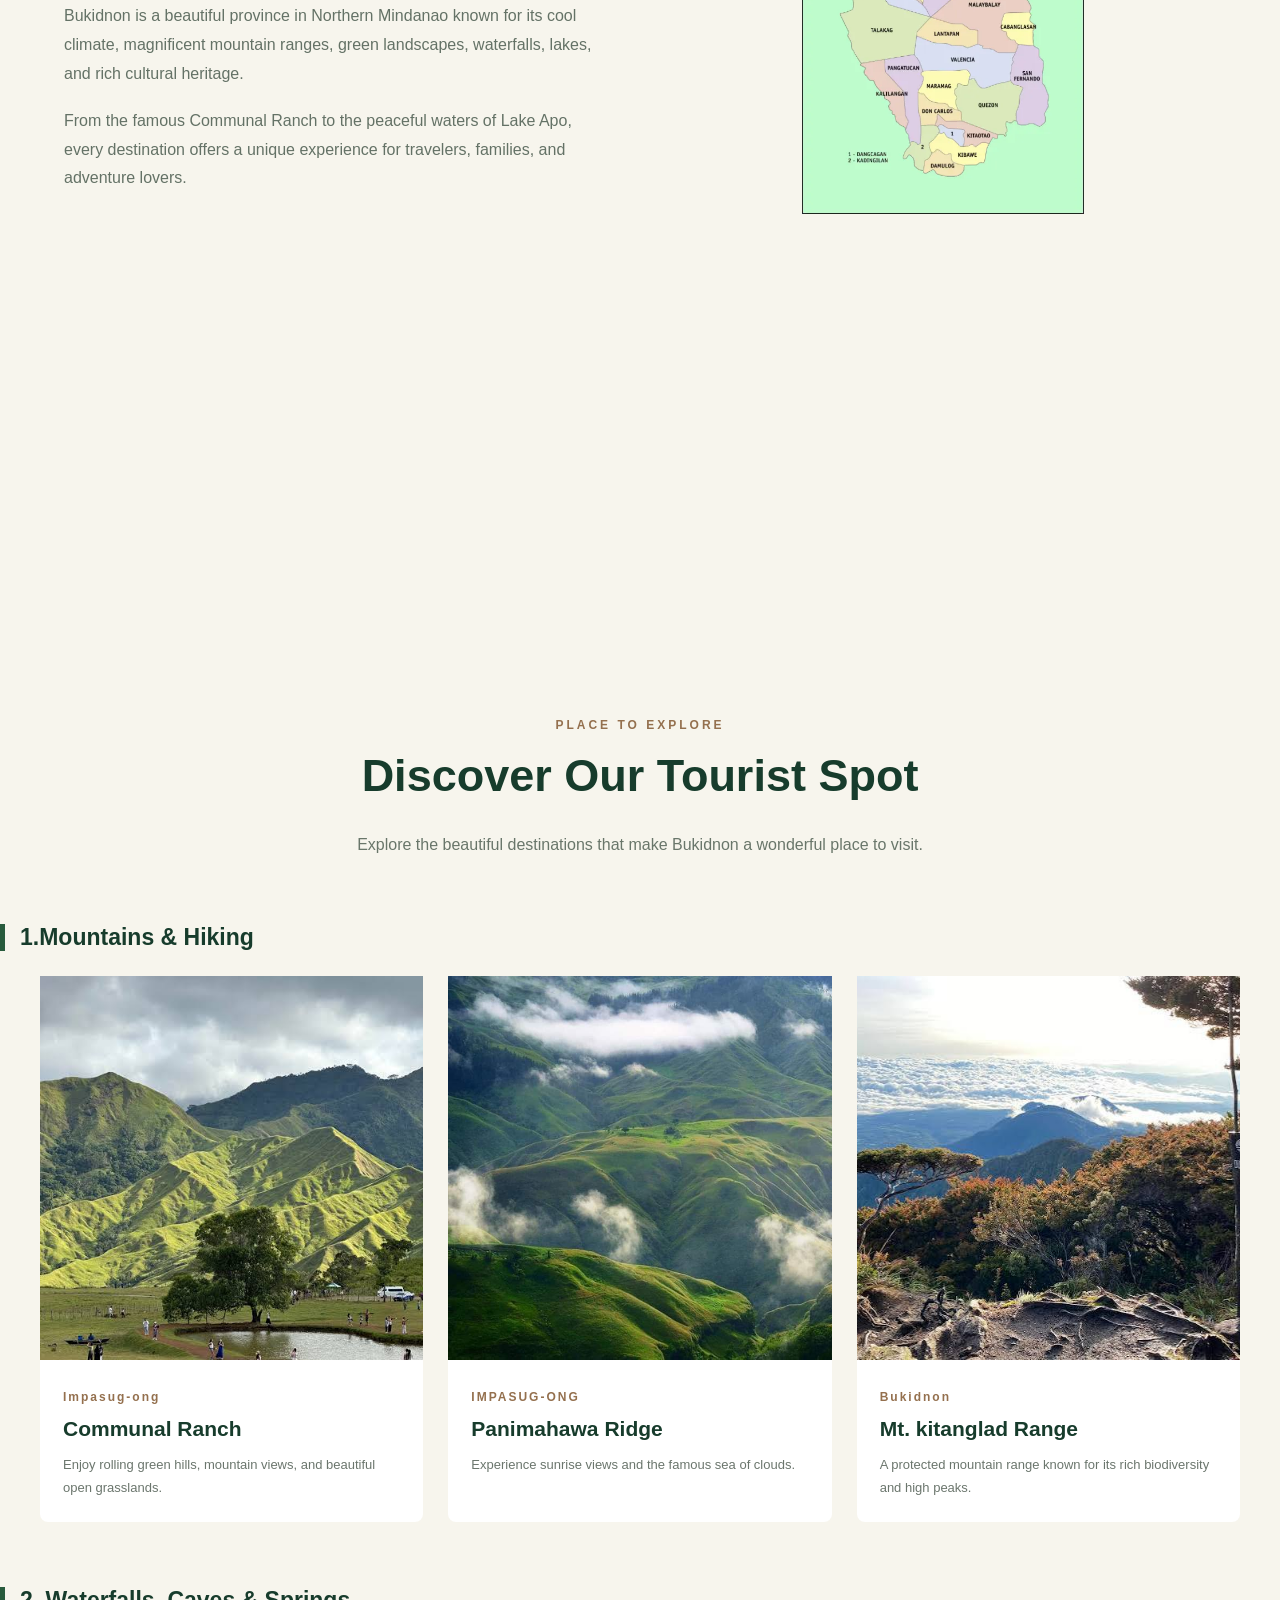
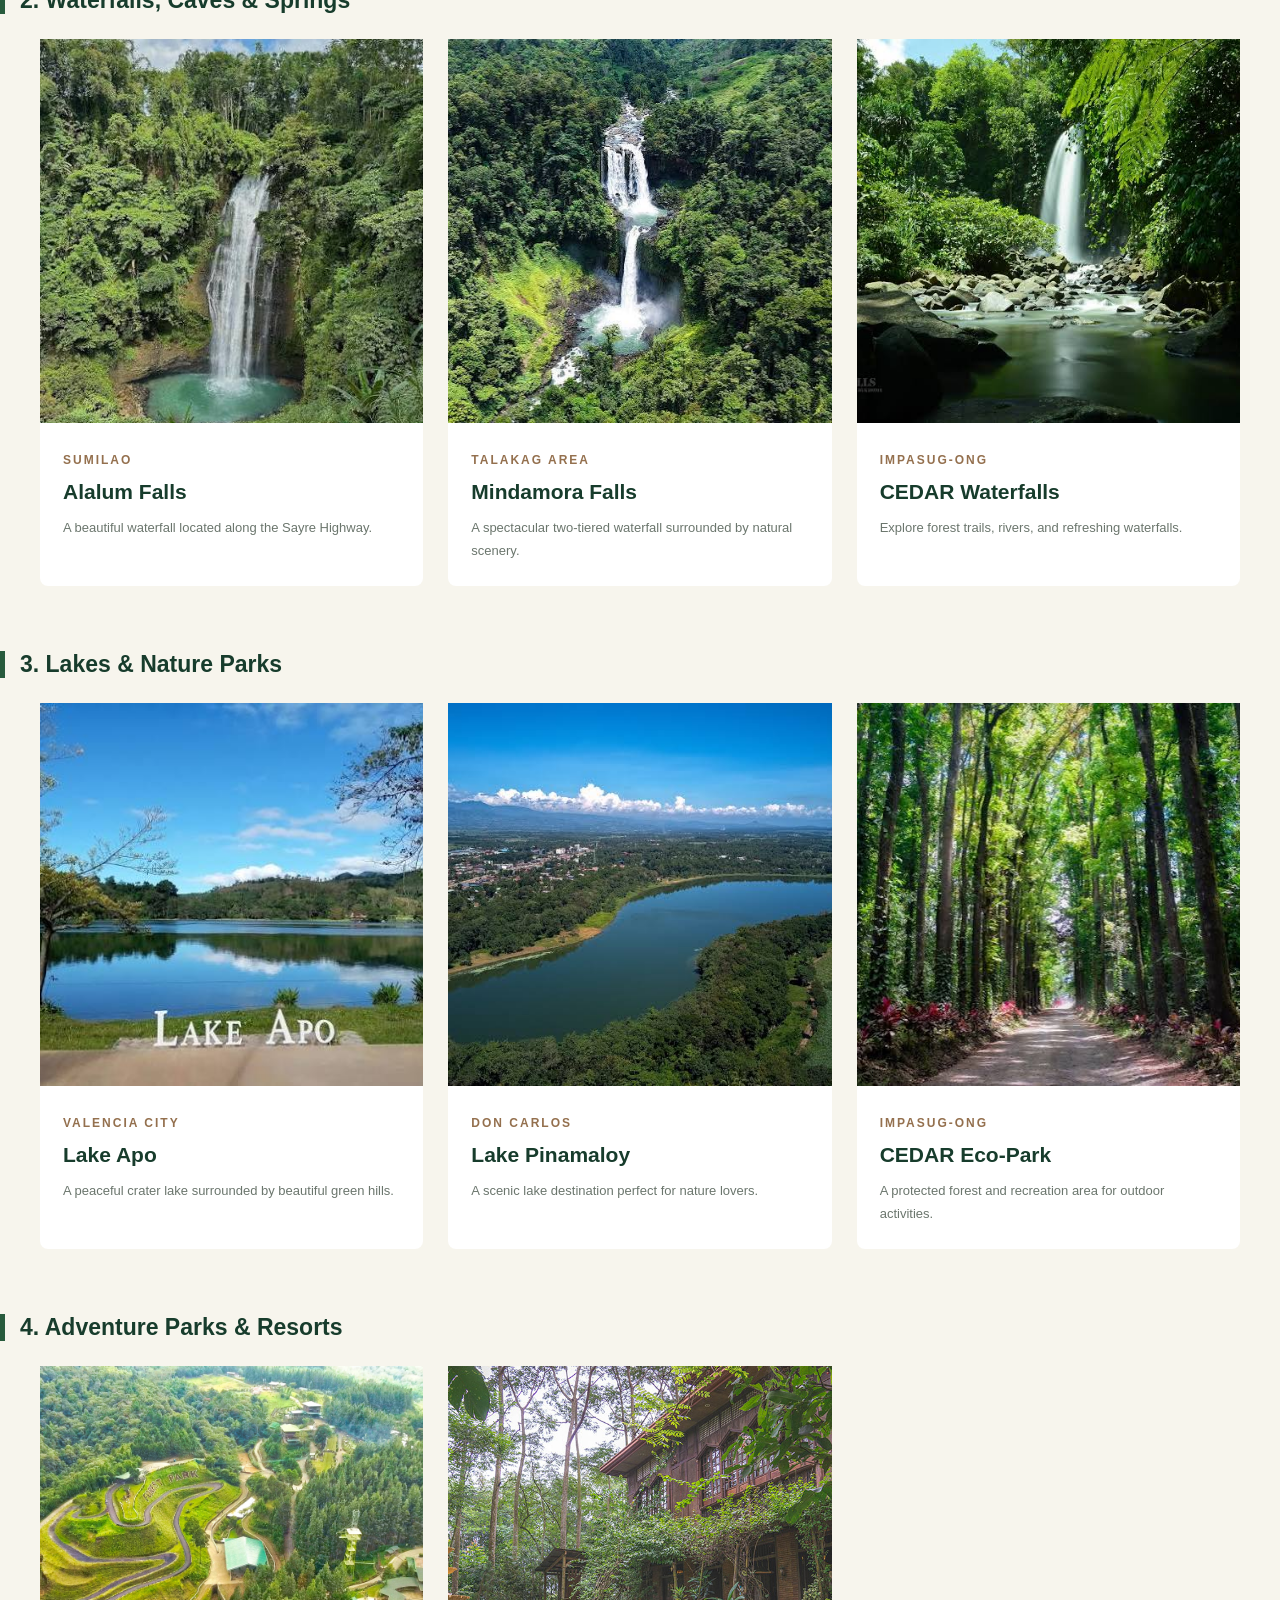
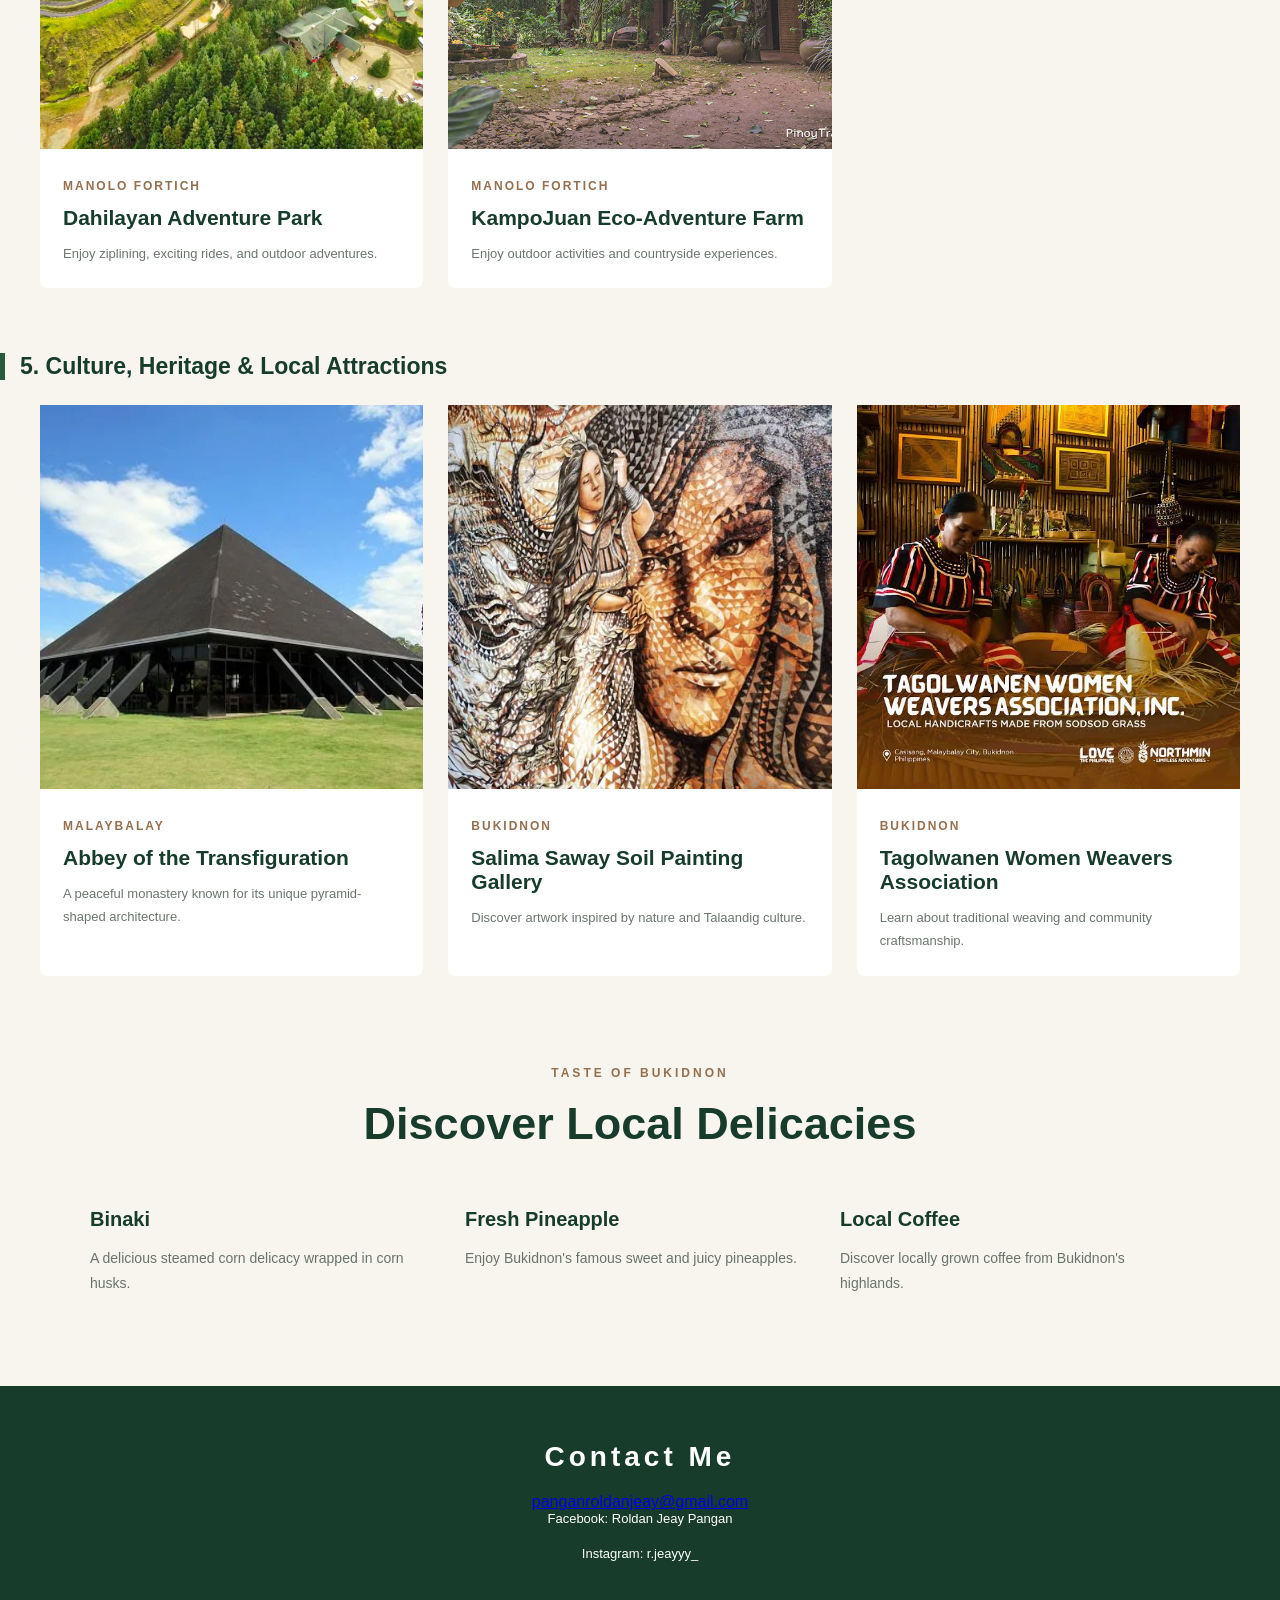
==== commit 8fb6c962: "I separate the mountain and hiking in other .html file as maam suggested" ====
--- a/index.html
+++ b/index.html
@@ -105,8 +105,8 @@
             </p>
           </div>
         </article>
-
-        <article class="destination-card">
+      </div>
+        <!-- <article class="destination-card">
           <img src="images/mt. dulang-dulang.jpeg" alt="trees" />
 
           <div class="card-content">
@@ -166,7 +166,7 @@
             <p>Discover highland views and outdoor camping experiences.</p>
           </div>
         </article>
-      </div>
+      </div> -->
 
       <h3 class="category-title">2. Waterfalls, Caves & Springs</h3>
 
@@ -199,8 +199,8 @@
             <p>Explore forest trails, rivers, and refreshing waterfalls.</p>
           </div>
         </article>
-
-        <article class="destination-card">
+      </div>
+        <!-- <article class="destination-card">
           <img src="images/Nasuli Spring.jpeg" alt="Spring" />
           <div class="card-content">
             <span>BUKIDNON</span>
@@ -267,7 +267,7 @@
             <p>A unique waterfall with water flowing across a rock wall.</p>
           </div>
         </article>
-      </div>
+      </div> -->
 
       <h3 class="category-title">3. Lakes & Nature Parks</h3>
 
@@ -300,8 +300,8 @@
             </p>
           </div>
         </article>
-
-        <article class="destination-card">
+      </div>
+        <!-- <article class="destination-card">
           <img src="images/Katihan Eco Park.jpg" alt="Forest" />
           <div class="card-content">
             <span>MALAYBALAY</span>
@@ -329,7 +329,7 @@
             <p>Also known as Musuan Peak, a notable volcanic landmark.</p>
           </div>
         </article>
-      </div>
+      </div> -->
 
       <h3 class="category-title" id="adventure">
         4. Adventure Parks & Resorts
@@ -398,8 +398,8 @@
             <p>Learn about traditional weaving and community craftsmanship.</p>
           </div>
         </article>
-
-        <article class="destination-card">
+      </div>    
+        <!-- <article class="destination-card">
           <img src="images/Kaamulan Festival.jpeg" alt="Festival" />
           <div class="card-content">
             <span>MALAYBALAY</span>
@@ -432,7 +432,7 @@
           </div>
         </article>
       </div>
-    </section>
+    </section> -->
 
     <section class="food-section" id="food">
       <div class="section-heading">
--- a/css/style.css
+++ b/css/style.css
@@ -25,6 +25,8 @@
 header {
   width: 100%;
   background: var(--dark-green);
+  position: sticky;
+  top: 0;
 }
 
 .navbar {
@@ -181,7 +183,7 @@
 }
 
 .destination-grid {
-  max-width: 1300px;
+  max-width: 1200px;
   margin: auto;
   display: grid;
   grid-template-columns: repeat(3, 1fr);
@@ -198,7 +200,7 @@
 
 .destination-card img {
   width: 100%;
-  aspect-ratio: 1 / 1;
+  aspect-ratio: 1/1;
   object-fit: cover;
   transition: 0.4s;
 }
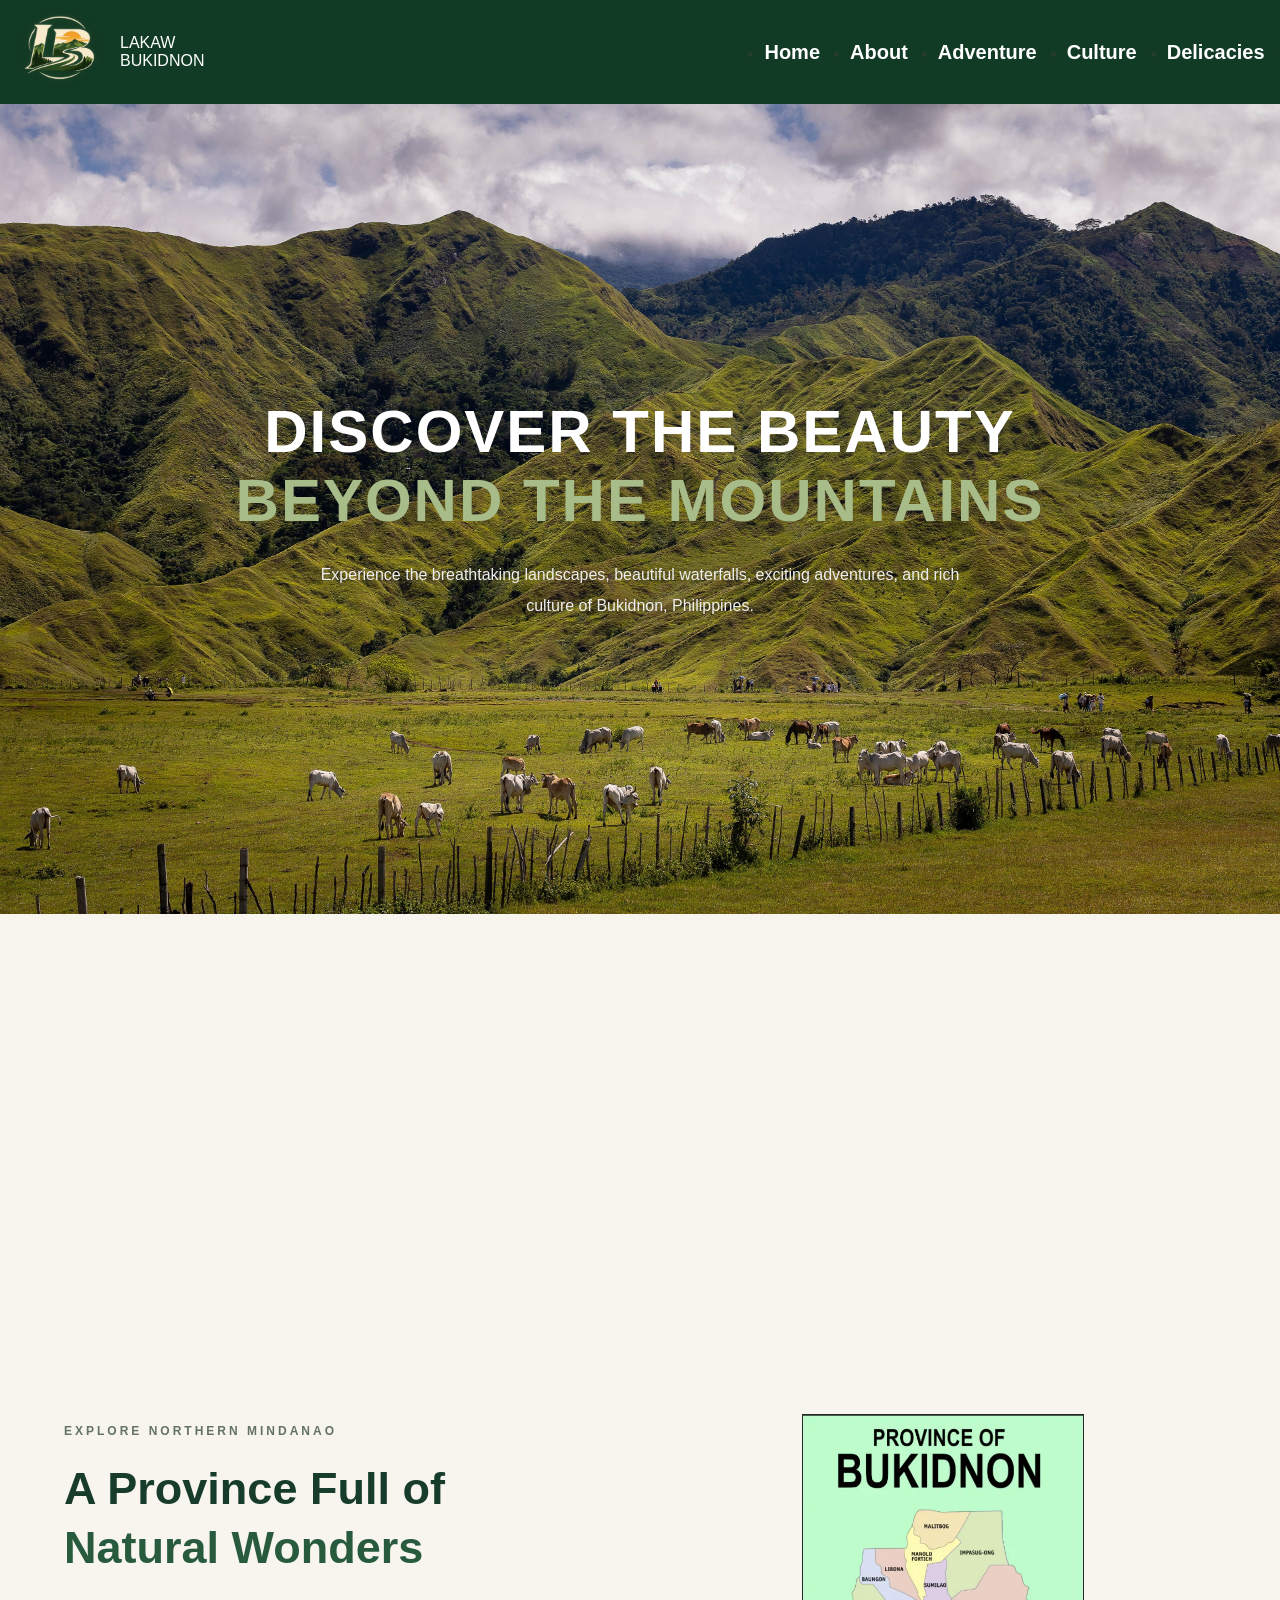
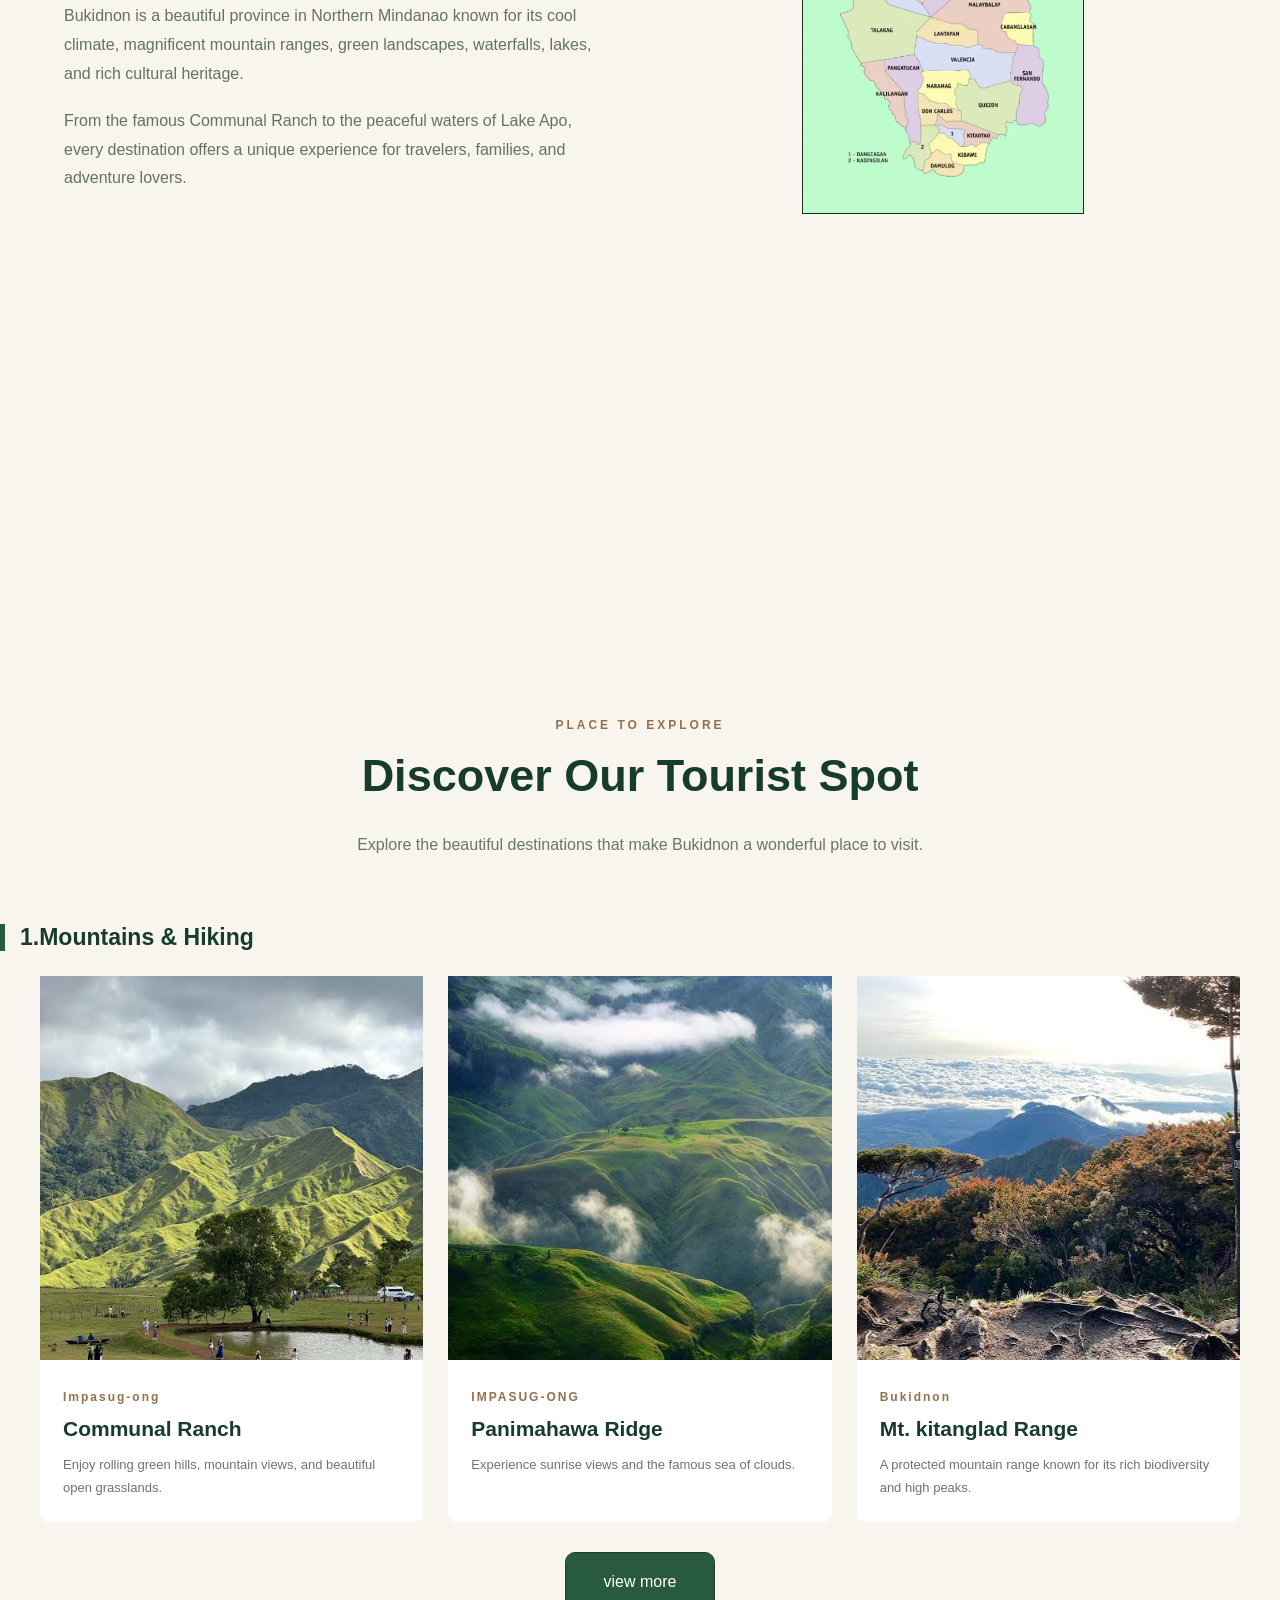
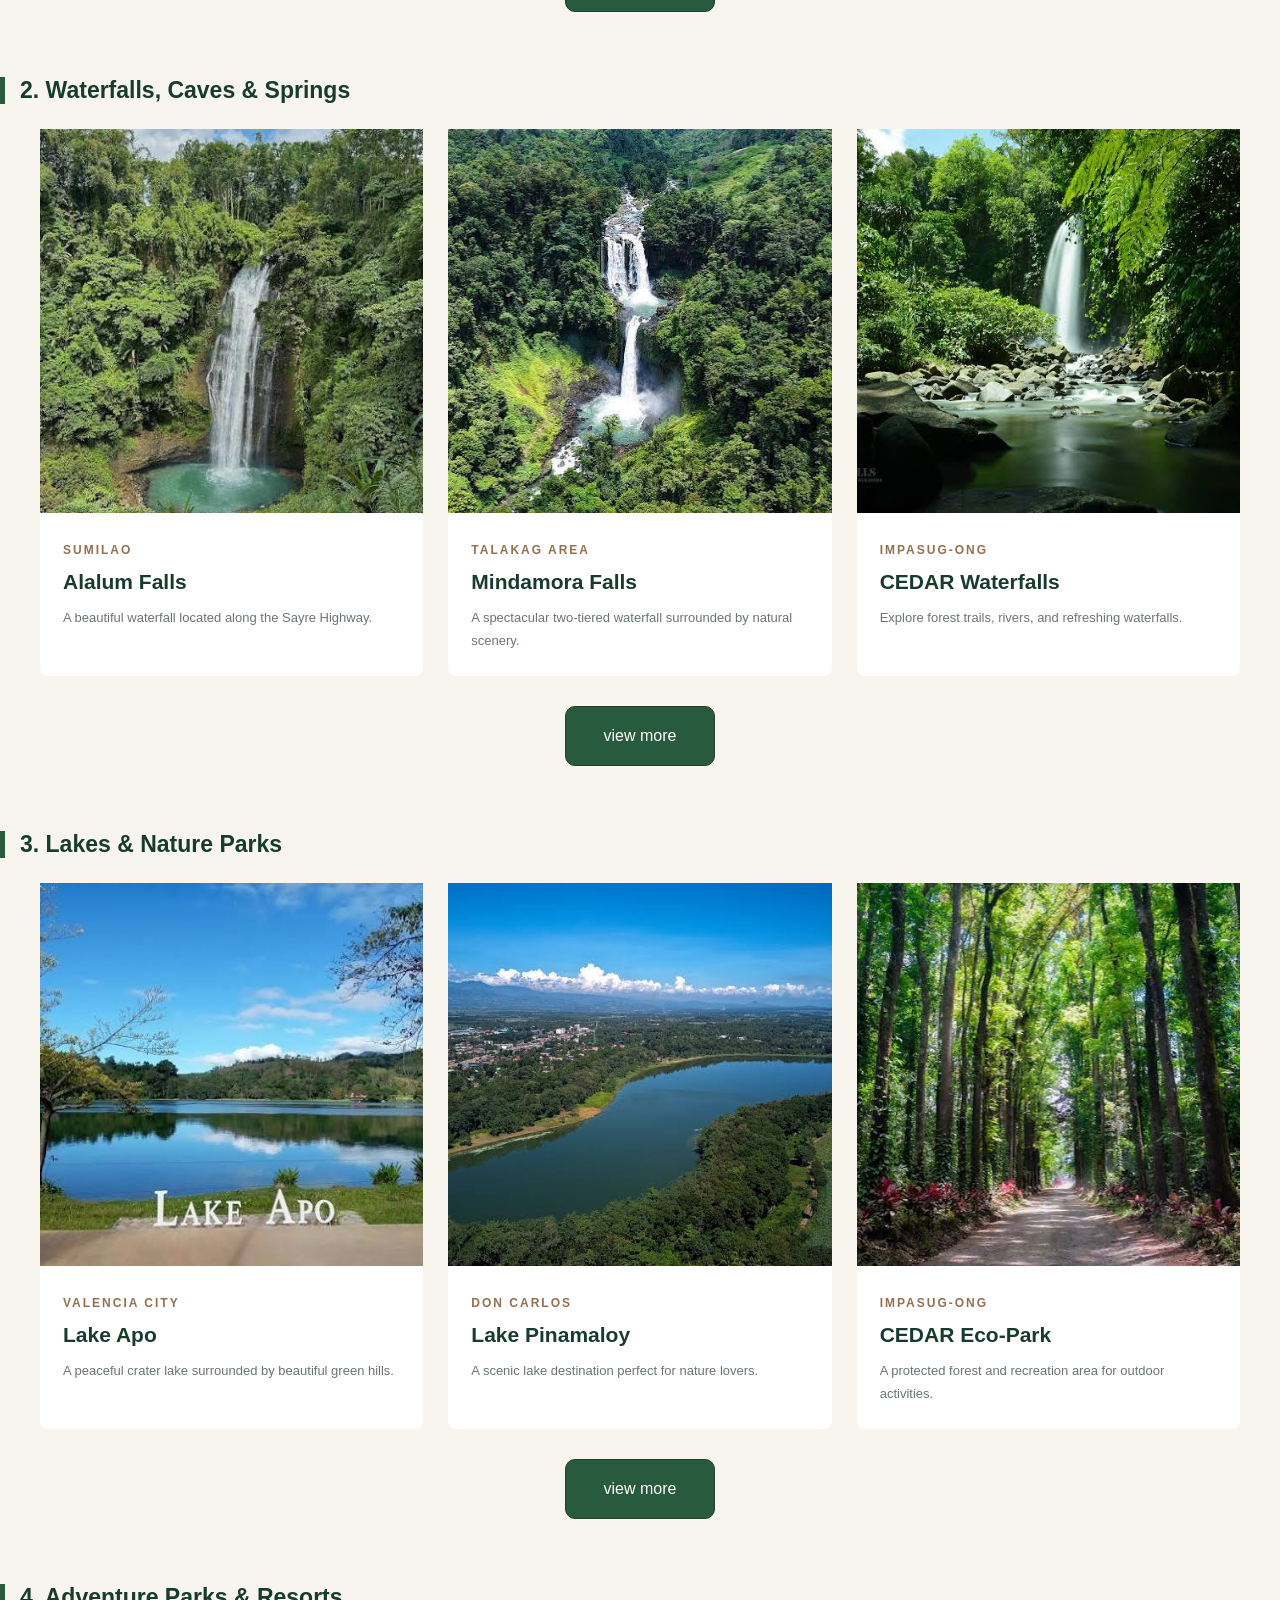
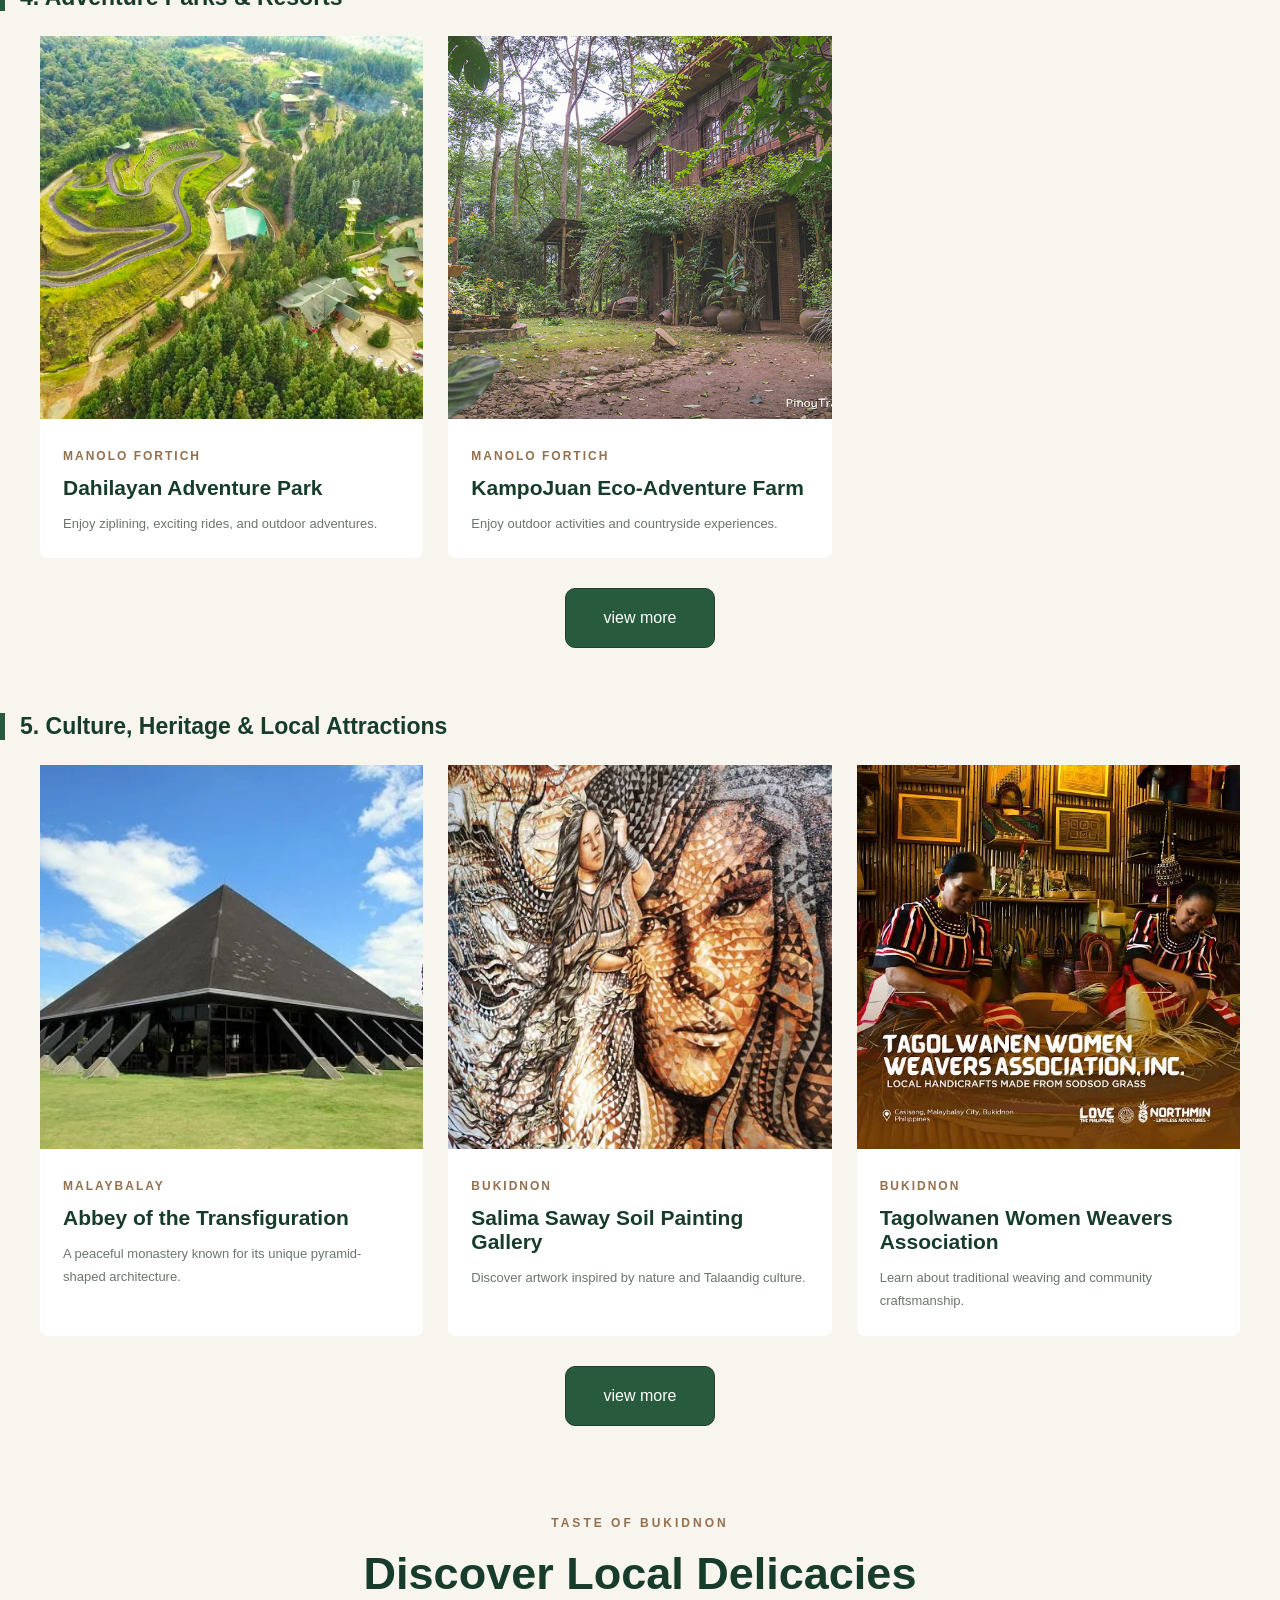
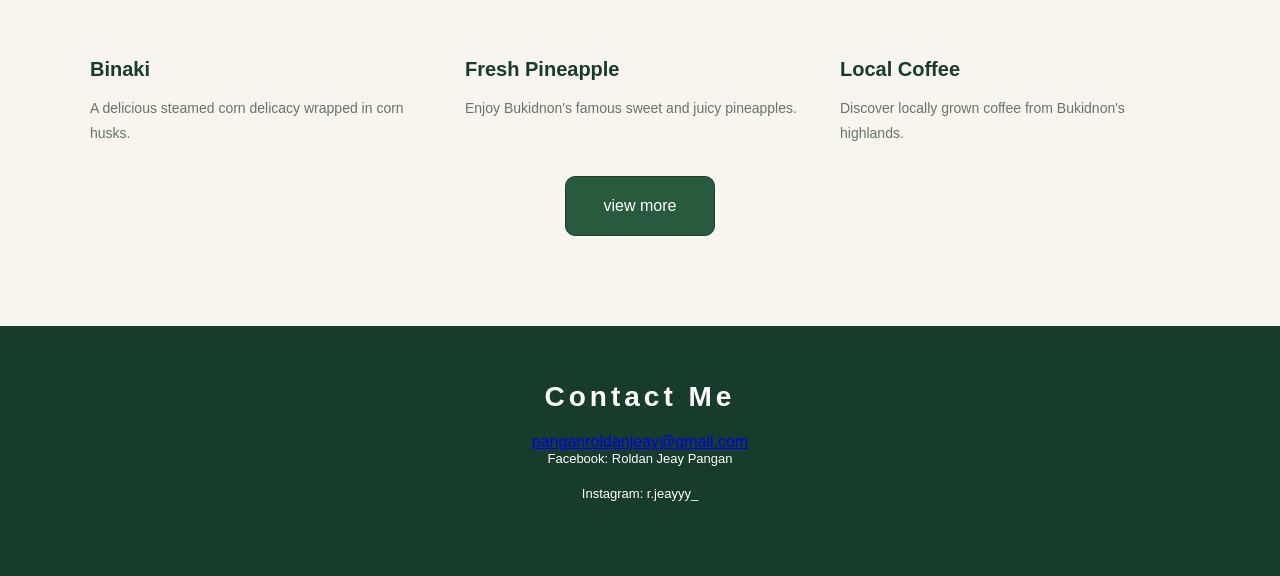
==== commit 7106b991: "I add another .html linked to waterfallsCaves and springs" ====
--- a/index.html
+++ b/index.html
@@ -106,6 +106,11 @@
           </div>
         </article>
       </div>
+
+      <div class="view">
+        <nav class="view-more"><a href="mountain&hiking.html">view more</a></nav>
+      </div>
+      
         <!-- <article class="destination-card">
           <img src="images/mt. dulang-dulang.jpeg" alt="trees" />
 
@@ -167,7 +172,7 @@
           </div>
         </article>
       </div> -->
-
+      
       <h3 class="category-title">2. Waterfalls, Caves & Springs</h3>
 
       <div class="destination-grid">
@@ -200,6 +205,10 @@
           </div>
         </article>
       </div>
+
+      <div class="view">
+        <nav class="view-more"><a href="waterfallsCaves&springs.html">view more</a></nav>
+      </div>
         <!-- <article class="destination-card">
           <img src="images/Nasuli Spring.jpeg" alt="Spring" />
           <div class="card-content">
@@ -300,6 +309,10 @@
             </p>
           </div>
         </article>
+      </div>
+
+      <div class="view">
+        <nav class="view-more"><a href="mountain&hiking.html">view more</a></nav>
       </div>
         <!-- <article class="destination-card">
           <img src="images/Katihan Eco Park.jpg" alt="Forest" />
@@ -357,6 +370,10 @@
           </div>
         </article>
       </div>
+      
+      <div class="view">
+        <nav class="view-more"><a href="mountain&hiking.html">view more</a></nav>
+      </div>
 
       <h3 class="category-title" id="culture">
         5. Culture, Heritage & Local Attractions
@@ -398,7 +415,12 @@
             <p>Learn about traditional weaving and community craftsmanship.</p>
           </div>
         </article>
-      </div>    
+      </div>  
+      
+      <div class="view">
+        <nav class="view-more"><a href="mountain&hiking.html">view more</a></nav>
+      </div>
+
         <!-- <article class="destination-card">
           <img src="images/Kaamulan Festival.jpeg" alt="Festival" />
           <div class="card-content">
@@ -456,7 +478,12 @@
           <p>Discover locally grown coffee from Bukidnon's highlands.</p>
         </div>
       </div>
+
+      <div class="view">
+        <nav class="view-more"><a href="mountain&hiking.html">view more</a></nav>
+      </div>
     </section>
+
 
     <footer id="contact">
       <h2>Contact Me</h2>
--- a/css/style.css
+++ b/css/style.css
@@ -65,6 +65,30 @@
 
 /**/
 
+.view-more {
+  padding-top: 100px;
+  border: 1px solid;
+  padding: 20px;
+  border-radius: 10px;
+  width: 150px;
+  background-color: var(--forest);
+}
+
+.view-more a {
+  display: inline-block;
+  text-decoration: none;
+  color: var(--white);
+}
+
+.view {
+  padding-top: 30px;
+  text-align: center;
+  justify-content: center;
+  display: flex;
+  align-items: center;
+}
+/**/
+
 .hero {
   min-height: 650px;
   height: 90vh;
